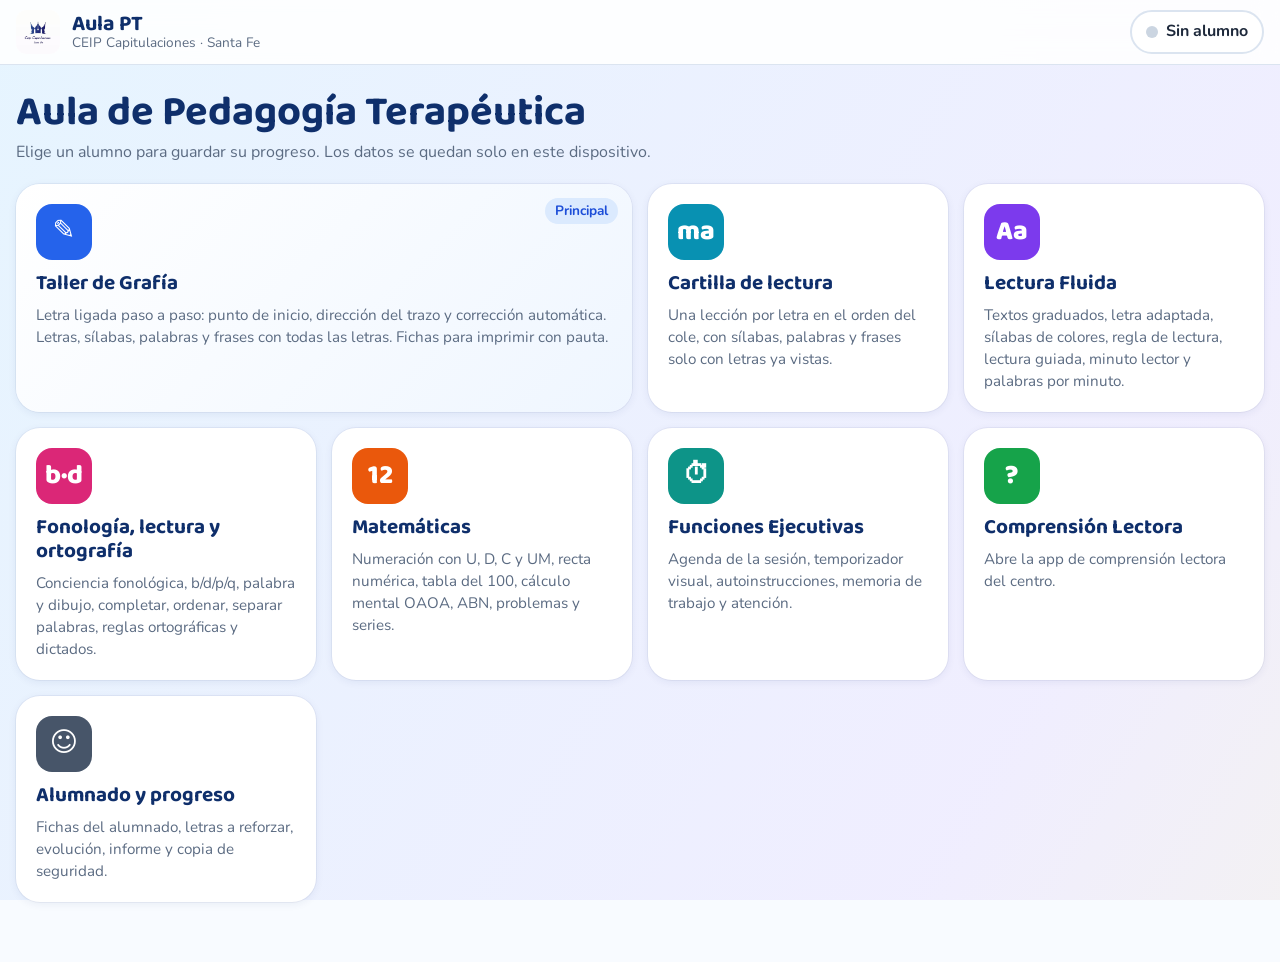
==== index.html @ c0d6b45a "Add files via upload" ====
<!DOCTYPE html>
<html lang="es">
<head>
<meta charset="utf-8">
<meta name="viewport" content="width=device-width, initial-scale=1, viewport-fit=cover">
<meta name="theme-color" content="#2563eb">
<meta name="apple-mobile-web-app-capable" content="yes">
<meta name="apple-mobile-web-app-status-bar-style" content="default">
<title>Aula PT · CEIP Capitulaciones</title>
<link rel="manifest" href="manifest.json">
<link rel="icon" href="favicon.svg" type="image/svg+xml">
<link rel="icon" href="favicon-32.png" sizes="32x32" type="image/png">
<link rel="apple-touch-icon" href="apple-touch-icon.png">
<link rel="preconnect" href="https://fonts.googleapis.com">
<link href="https://fonts.googleapis.com/css2?family=Baloo+2:wght@500;600;700;800&family=Nunito:wght@400;600;700;800&family=Andika:wght@400;700&family=Atkinson+Hyperlegible:wght@400;700&family=Lexend:wght@400;600&display=swap" rel="stylesheet">
<style>
:root{
  --color-primary:#2563eb; --color-primary-light:#dbeafe; --color-primary-dark:#1d4ed8;
  --color-secondary:#0f2f6b; --color-accent:#f59e0b;
  --color-bg:#f8fbff; --color-surface:#ffffff; --color-border:#dbe4f0;
  --color-text:#1e293b; --color-text-muted:#5b6b82;
  --color-success:#16a34a; --color-success-bg:#dcfce7;
  --color-error:#dc2626; --color-error-bg:#fee2e2;
  --color-warning:#b45309; --color-warning-bg:#fef3c7;
  --color-info:#0e7490; --color-info-bg:#e0f2fe;
  --font-display:'Baloo 2',system-ui,sans-serif; --font-body:'Nunito',system-ui,sans-serif;
  --radius-sm:8px; --radius-md:12px; --radius-lg:18px; --radius-xl:24px;
  --shadow-card:0 2px 8px rgba(15,47,107,.07),0 0 0 1px rgba(15,47,107,.05);
  --shadow-md:0 6px 18px rgba(15,47,107,.12);
  --c-grafia:#2563eb; --c-lectura:#7c3aed; --c-fono:#db2777; --c-num:#ea580c; --c-ffee:#0d9488; --c-comp:#16a34a; --c-alum:#475569;
}
*{box-sizing:border-box}
[hidden]{display:none!important}
html,body{margin:0;min-height:100%}
body{font-family:var(--font-body);color:var(--color-text);background:var(--color-bg);font-size:16px;line-height:1.45;-webkit-tap-highlight-color:transparent}
.bg{position:fixed;inset:0;z-index:-1;background:linear-gradient(120deg,#e0f2fe,#ede9fe,#fef9c3,#dcfce7,#fce7f3,#e0f2fe);background-size:400% 400%;animation:bgmove 40s ease infinite;opacity:.75}
@keyframes bgmove{0%{background-position:0% 50%}50%{background-position:100% 50%}100%{background-position:0% 50%}}
h1,h2,h3{font-family:var(--font-display);line-height:1.15;margin:0 0 .4em;color:var(--color-secondary)}
button,input,select,textarea{font:inherit;color:inherit}
:focus-visible{outline:3px solid var(--color-primary);outline-offset:3px}
.top{position:sticky;top:0;z-index:50;display:flex;align-items:center;gap:12px;padding:10px 16px;background:rgba(255,255,255,.88);backdrop-filter:blur(12px);-webkit-backdrop-filter:blur(12px);border-bottom:1px solid var(--color-border)}
.logo{width:44px;height:44px;object-fit:contain;border-radius:10px;background:#fff}
.brand{display:flex;flex-direction:column;line-height:1.1;min-width:0;flex:1}
.brand b{font-family:var(--font-display);font-size:1.35rem;color:var(--color-secondary)}
.brand span{font-size:.85rem;color:var(--color-text-muted);white-space:nowrap;overflow:hidden;text-overflow:ellipsis}
.icon-btn{border:none;background:transparent;width:44px;height:44px;border-radius:12px;display:grid;place-items:center;cursor:pointer;color:var(--color-secondary);font-size:1.2rem}
.icon-btn:hover{background:var(--color-primary-light)}
.alumno-chip{display:flex;align-items:center;gap:8px;border:2px solid var(--color-border);background:#fff;border-radius:999px;padding:8px 14px;min-height:44px;cursor:pointer;font-weight:700;max-width:46vw}
.alumno-chip span:last-child{overflow:hidden;text-overflow:ellipsis;white-space:nowrap}
.alumno-chip .dot{width:12px;height:12px;border-radius:50%;background:#cbd5e1;flex:none}
.alumno-chip.on{border-color:var(--color-success)} .alumno-chip.on .dot{background:var(--color-success)}
main{max-width:1280px;margin:0 auto;padding:18px 16px 60px}
.view{display:none;animation:fadeIn .25s ease} .view.active{display:block}
@keyframes fadeIn{from{opacity:0;transform:translateY(8px)}to{opacity:1;transform:none}}
.card{background:var(--color-surface);border:1px solid var(--color-border);border-radius:var(--radius-lg);padding:18px;box-shadow:var(--shadow-card)}
.btn{display:inline-flex;align-items:center;justify-content:center;gap:8px;border:none;border-radius:var(--radius-md);padding:10px 18px;min-height:44px;font-weight:700;cursor:pointer;background:var(--color-primary);color:#fff;transition:background .15s,transform .1s,box-shadow .15s;box-shadow:0 3px 0 var(--color-primary-dark)}
.btn:hover{background:var(--color-primary-dark)} .btn:active{transform:translateY(2px);box-shadow:0 1px 0 var(--color-primary-dark)}
.btn:disabled{opacity:.55;cursor:not-allowed;transform:none}
.btn.sec{background:#fff;color:var(--color-secondary);border:2px solid var(--color-border);box-shadow:0 3px 0 var(--color-border)}
.btn.sec:hover{background:var(--color-primary-light)}
.btn.ok{background:var(--color-success);box-shadow:0 3px 0 #15803d} .btn.ok:hover{background:#15803d}
.btn.warn{background:#f59e0b;box-shadow:0 3px 0 #b45309;color:#3b1d00} .btn.danger{background:var(--color-error);box-shadow:0 3px 0 #991b1b}
.btn.big{font-size:1.15rem;padding:14px 24px;min-height:56px}
.btn.sm{padding:6px 12px;min-height:38px;font-size:.92rem}
.row{display:flex;gap:10px;flex-wrap:wrap;align-items:center}
.muted{color:var(--color-text-muted)} .small{font-size:.88rem}
label.f{display:flex;flex-direction:column;gap:4px;font-weight:700;font-size:.9rem;color:var(--color-secondary)}
input[type=text],input[type=number],select,textarea{border:2px solid var(--color-border);border-radius:var(--radius-sm);padding:9px 11px;background:#fff;min-height:44px;width:100%}
textarea{min-height:90px;resize:vertical}
input:focus,select:focus,textarea:focus{border-color:var(--color-primary);outline:none}
.seg{display:inline-flex;flex-wrap:wrap;background:#eef3fb;border-radius:12px;padding:4px;gap:4px}
.seg button{border:none;background:transparent;border-radius:9px;padding:8px 12px;min-height:40px;cursor:pointer;font-weight:700;color:var(--color-text-muted)}
.seg button.on{background:#fff;color:var(--color-primary-dark);box-shadow:var(--shadow-card)}
.chip{display:inline-flex;align-items:center;gap:4px;padding:3px 10px;border-radius:999px;background:var(--color-primary-light);color:var(--color-primary-dark);font-weight:700;font-size:.85rem}
.hero{display:flex;align-items:center;gap:18px;margin:6px 0 20px;flex-wrap:wrap}
.hero h1{font-size:clamp(1.8rem,4vw,2.6rem);margin:0}
.grid-mod{display:grid;grid-template-columns:repeat(auto-fill,minmax(250px,1fr));gap:16px}
.mod{position:relative;text-align:left;border:none;cursor:pointer;background:#fff;border-radius:var(--radius-xl);padding:20px;box-shadow:var(--shadow-card);transition:transform .18s,box-shadow .18s;min-height:170px;display:flex;flex-direction:column;gap:8px;overflow:hidden;color:inherit;text-decoration:none}
.mod:hover{transform:translateY(-3px);box-shadow:var(--shadow-md)}
.mod .ic{width:56px;height:56px;border-radius:16px;display:grid;place-items:center;color:#fff;font-size:1.7rem;font-family:var(--font-display);font-weight:800}
.mod h3{margin:4px 0 0;font-size:1.3rem}
.mod p{margin:0;color:var(--color-text-muted);font-size:.95rem}
.mod.feat{grid-column:span 2;background:linear-gradient(135deg,#fff,#eff6ff)}
@media(max-width:600px){.mod.feat{grid-column:span 1}}
.mod .tag{position:absolute;top:14px;right:14px}
/* ===== Grafía ===== */
.gr-layout{display:grid;grid-template-columns:300px 1fr;gap:16px;align-items:start}
@media(max-width:900px){.gr-layout{grid-template-columns:1fr}}
.panel{display:flex;flex-direction:column;gap:14px}
.panel h4{margin:0 0 6px;font-family:var(--font-display);color:var(--color-secondary);font-size:1rem}
.letras{display:grid;grid-template-columns:repeat(6,1fr);gap:5px}
.letras button{border:2px solid var(--color-border);background:#fff;border-radius:10px;min-height:42px;font-size:1.15rem;font-weight:800;cursor:pointer;color:var(--color-secondary);position:relative}
.letras button.on{background:var(--color-primary);border-color:var(--color-primary);color:#fff}
.letras button.ref::after{content:'';position:absolute;top:3px;right:3px;width:7px;height:7px;border-radius:50%;background:var(--color-accent)}
.letras button.wide{grid-column:span 2;font-size:.95rem}
.board-wrap{display:flex;flex-direction:column;gap:12px}
.board-head{display:flex;align-items:center;gap:10px;flex-wrap:wrap;justify-content:space-between}
.item-txt{font-family:'Andika',var(--font-body);font-size:1.6rem;font-weight:700;color:var(--color-secondary)}
.board{position:relative;background:#fff;border-radius:var(--radius-lg);box-shadow:var(--shadow-card);overflow:hidden;touch-action:none;user-select:none;-webkit-user-select:none}
.board svg,.board canvas{position:absolute;left:0;top:0}
.board canvas{cursor:crosshair}
.copy-model{background:#fff;border-radius:var(--radius-lg);box-shadow:var(--shadow-card);padding:6px;overflow:hidden}
.toolbar{display:flex;gap:8px;flex-wrap:wrap}
.feedback{border-radius:var(--radius-md);padding:12px 16px;display:none;gap:12px;align-items:flex-start;font-weight:600}
.feedback.show{display:flex}
.feedback.good{background:var(--color-success-bg);color:#14532d} .feedback.mid{background:var(--color-warning-bg);color:#78350f} .feedback.bad{background:var(--color-error-bg);color:#7f1d1d}
.stars{font-size:1.6rem;letter-spacing:2px;white-space:nowrap}
.feedback ul{margin:4px 0 0;padding-left:18px;font-weight:600}
.leyenda{display:flex;gap:14px;flex-wrap:wrap;font-size:.85rem;color:var(--color-text-muted)}
.leyenda i{display:inline-block;width:12px;height:12px;border-radius:50%;margin-right:4px;vertical-align:-1px}
/* ===== Lectura ===== */
.lec-layout{display:grid;grid-template-columns:300px 1fr;gap:16px;align-items:start}
@media(max-width:900px){.lec-layout{grid-template-columns:1fr}}
.lectura-box{background:#fffdf7;border-radius:var(--radius-lg);box-shadow:var(--shadow-card);padding:28px 30px;min-height:300px}
.lectura-box h2{font-family:inherit}
.texto-lec{font-size:28px;line-height:1.9;word-spacing:.2em;color:#1f2937}
.texto-lec .w{border-radius:6px;padding:0 2px;transition:background .15s,opacity .2s;cursor:pointer}
.texto-lec .w.dim{opacity:.18}
.texto-lec .w.now{background:#fde68a}
.texto-lec .w.err{background:#fecaca;text-decoration:line-through wavy #dc2626}
.texto-lec .w.last{outline:3px solid var(--color-primary);outline-offset:1px}
.texto-lec .s0{color:#1d4ed8} .texto-lec .s1{color:#dc2626}
.texto-lec .Lb{color:#dc2626;font-weight:800} .texto-lec .Ld{color:#16a34a;font-weight:800} .texto-lec .Lp{color:#7c3aed;font-weight:800} .texto-lec .Lq{color:#ea580c;font-weight:800}
.crono{font-family:var(--font-display);font-size:2.4rem;font-weight:800;color:var(--color-secondary);font-variant-numeric:tabular-nums}
.stat{display:grid;grid-template-columns:repeat(auto-fit,minmax(120px,1fr));gap:10px}
.stat div{background:#fff;border-radius:var(--radius-md);padding:12px;box-shadow:var(--shadow-card);text-align:center}
.stat b{display:block;font-family:var(--font-display);font-size:1.7rem;color:var(--color-secondary)}
.stat span{font-size:.82rem;color:var(--color-text-muted)}
/* ===== Ejercicios ===== */
.ex-wrap{max-width:820px;margin:0 auto}
.ex-card{background:#fff;border-radius:var(--radius-xl);box-shadow:var(--shadow-card);padding:24px;text-align:center}
.ex-q{font-family:var(--font-display);font-size:1.5rem;color:var(--color-secondary);margin:6px 0 14px}
.ex-big{font-family:'Andika',var(--font-body);font-size:clamp(2.2rem,7vw,3.6rem);font-weight:700;color:#0f172a;margin:10px 0 18px;letter-spacing:.03em}
.opts{display:flex;gap:12px;justify-content:center;flex-wrap:wrap}
.opt{min-width:90px;min-height:64px;font-size:1.6rem;font-family:'Andika',var(--font-body);font-weight:700;border:3px solid var(--color-border);background:#fff;border-radius:16px;cursor:pointer;padding:6px 18px;transition:transform .1s,background .15s}
.opt:hover{border-color:var(--color-primary)} .opt:active{transform:scale(.96)}
.opt.ok{background:var(--color-success-bg);border-color:var(--color-success)} .opt.no{background:var(--color-error-bg);border-color:var(--color-error);animation:shake .35s}
@keyframes shake{25%{transform:translateX(-6px)}75%{transform:translateX(6px)}}
.progress{height:10px;background:#e2e8f0;border-radius:999px;overflow:hidden;margin-bottom:14px}
.progress i{display:block;height:100%;background:linear-gradient(90deg,var(--color-primary),#7c3aed);transition:width .3s}
.tiles{display:flex;gap:8px;justify-content:center;flex-wrap:wrap;min-height:66px}
.tile{min-width:56px;min-height:56px;padding:6px 14px;font-size:1.6rem;font-family:'Andika',var(--font-body);font-weight:700;background:#eff6ff;border:2px solid #bfdbfe;border-radius:12px;cursor:pointer}
.tile.used{visibility:hidden}
.slot{border-bottom:3px dashed #94a3b8;min-width:220px;min-height:60px;display:flex;gap:6px;justify-content:center;align-items:center;font-family:'Andika',var(--font-body);font-size:2rem;font-weight:700;margin:0 auto 14px;padding:0 10px}
.res{margin-top:14px;font-weight:700;min-height:1.5em}
.res.ok{color:var(--color-success)} .res.no{color:var(--color-error)}
.diff span{font-family:'Andika',var(--font-body);font-size:2rem}
.diff .bad{background:var(--color-error-bg);color:var(--color-error);border-radius:4px}
.diff .miss{color:var(--color-error);text-decoration:underline}
.act-grid{display:grid;grid-template-columns:repeat(auto-fill,minmax(210px,1fr));gap:12px}
.act{border:2px solid var(--color-border);background:#fff;border-radius:var(--radius-lg);padding:16px;text-align:left;cursor:pointer;display:flex;flex-direction:column;gap:4px;min-height:110px;transition:transform .15s,border-color .15s}
.act:hover{border-color:var(--color-primary);transform:translateY(-2px)}
.act b{font-family:var(--font-display);font-size:1.15rem;color:var(--color-secondary)}
.act span{font-size:.9rem;color:var(--color-text-muted)}
.cfg{display:flex;gap:12px;flex-wrap:wrap;align-items:flex-end;margin:12px 0 16px}
.cfg label.f{min-width:160px}
/* números */
.recta{width:100%;height:150px;touch-action:none;cursor:pointer}
.bloques{display:flex;gap:18px;justify-content:center;align-items:flex-end;flex-wrap:wrap;min-height:120px;margin:10px 0}
.b-cen{width:72px;height:72px;background:repeating-linear-gradient(0deg,#fdba74 0 6px,#fb923c 6px 7.2px),#fdba74;border:2px solid #c2410c;border-radius:3px;background-image:linear-gradient(#c2410c 1px,transparent 1px),linear-gradient(90deg,#c2410c 1px,transparent 1px);background-size:7.2px 7.2px}
.b-dec{width:9px;height:72px;background:#60a5fa;border:2px solid #1d4ed8;border-radius:2px;background-image:linear-gradient(#1d4ed8 1px,transparent 1px);background-size:100% 7.2px}
.b-uni{width:10px;height:10px;background:#4ade80;border:2px solid #15803d;border-radius:2px}
.bgroup{display:flex;gap:4px;flex-wrap:wrap;align-items:flex-end;max-width:260px}
.bgroup.u{max-width:70px}
.marco{display:inline-grid;grid-template-columns:repeat(5,46px);gap:4px;padding:6px;background:#334155;border-radius:8px;margin:6px}
.marco i{width:46px;height:46px;background:#fff;border-radius:4px;display:grid;place-items:center}
.marco i.on::after{content:'';width:34px;height:34px;border-radius:50%;background:#ef4444}
.puntos{width:260px;height:260px;margin:0 auto;position:relative;background:#fff;border-radius:18px;border:2px solid var(--color-border)}
.puntos i{position:absolute;width:30px;height:30px;border-radius:50%;background:#2563eb}
/* FFEE */
.agenda{display:flex;flex-direction:column;gap:10px;max-width:640px;margin:0 auto}
.paso{display:flex;align-items:center;gap:14px;background:#fff;border-radius:16px;padding:14px 16px;box-shadow:var(--shadow-card);border:3px solid transparent;font-size:1.3rem;font-weight:700}
.paso .em{font-size:2rem;width:48px;text-align:center}
.paso.now{border-color:var(--color-primary);background:#eff6ff}
.paso.done{opacity:.55;text-decoration:line-through}
.paso button{margin-left:auto}
.timer-svg{width:min(70vw,340px);height:min(70vw,340px);display:block;margin:10px auto}
.auto-card{max-width:620px;margin:0 auto;background:#fff;border-radius:28px;box-shadow:var(--shadow-md);padding:30px;text-align:center}
.auto-card .em{font-size:4.5rem}
.auto-card h2{font-size:clamp(1.6rem,4vw,2.3rem)}
.seq{display:flex;gap:10px;justify-content:center;flex-wrap:wrap;min-height:90px;align-items:center}
.seq i{width:76px;height:76px;border-radius:18px;display:grid;place-items:center;font-style:normal;font-family:var(--font-display);font-weight:800;font-size:2.4rem;color:#fff;background:var(--color-primary)}
.tachado{display:grid;gap:4px;justify-content:center;margin:10px auto}
.tachado button{width:44px;height:44px;border:1px solid var(--color-border);background:#fff;border-radius:8px;font-family:'Andika',var(--font-body);font-size:1.5rem;font-weight:700;cursor:pointer;padding:0}
.tachado button.hit{background:var(--color-success-bg);border-color:var(--color-success);color:#15803d;text-decoration:line-through}
.tachado button.miss{background:var(--color-error-bg);border-color:var(--color-error)}
/* alumnos */
.al-list{display:grid;grid-template-columns:repeat(auto-fill,minmax(250px,1fr));gap:12px}
.al{background:#fff;border-radius:var(--radius-lg);box-shadow:var(--shadow-card);padding:16px;border:3px solid transparent;display:flex;flex-direction:column;gap:8px}
.al.on{border-color:var(--color-success)}
.al h3{margin:0;font-size:1.25rem}
.needs{display:flex;gap:6px;flex-wrap:wrap}
.checks{display:flex;flex-wrap:wrap;gap:8px}
.checks label{display:flex;gap:6px;align-items:center;background:#f1f5f9;border-radius:999px;padding:6px 12px;cursor:pointer;font-weight:600;font-size:.92rem}
table.t{width:100%;border-collapse:collapse;font-size:.92rem}
table.t th,table.t td{padding:7px 8px;border-bottom:1px solid var(--color-border);text-align:left}
table.t th{color:var(--color-secondary);font-family:var(--font-display)}
table.t tr:nth-child(even) td{background:#f8fafc}
.lgrid{display:grid;grid-template-columns:repeat(auto-fill,minmax(64px,1fr));gap:6px}
.lgrid div{border-radius:10px;padding:6px;text-align:center;font-weight:800;font-size:1.2rem;border:2px solid var(--color-border);background:#fff}
.lgrid div small{display:block;font-size:.7rem;font-weight:700;color:var(--color-text-muted)}
.lgrid .n3{background:#dcfce7;border-color:#86efac} .lgrid .n2{background:#fef9c3;border-color:#fde047} .lgrid .n1{background:#fee2e2;border-color:#fca5a5}
/* modal & toast */
.modal-back{position:fixed;inset:0;background:rgba(15,47,107,.28);display:grid;place-items:center;z-index:200;padding:16px}
.modal-back[hidden]{display:none}
.modal{background:#fff;border-radius:22px;max-width:620px;width:100%;max-height:90vh;display:flex;flex-direction:column;box-shadow:0 20px 50px rgba(15,47,107,.25);animation:fadeIn .2s}
.modal-head{display:flex;align-items:center;justify-content:space-between;padding:16px 20px 6px}
.modal-head h2{margin:0;font-size:1.35rem}
.modal-body{padding:8px 20px;overflow:auto;display:flex;flex-direction:column;gap:12px}
.modal-foot{padding:14px 20px 18px;display:flex;gap:10px;justify-content:flex-end;flex-wrap:wrap}
.toasts{position:fixed;bottom:18px;right:18px;display:flex;flex-direction:column;gap:8px;z-index:300}
.toast{background:#fff;border-left:5px solid var(--color-success);border-radius:12px;padding:12px 18px;box-shadow:var(--shadow-md);font-weight:700;max-width:340px;animation:slideIn .3s}
.toast.error{border-color:var(--color-error)} .toast.info{border-color:var(--color-info)}
@keyframes slideIn{from{transform:translateX(110%);opacity:0}to{transform:none;opacity:1}}
.empty{text-align:center;padding:30px;color:var(--color-text-muted)}
.sec-title{display:flex;align-items:center;justify-content:space-between;gap:10px;flex-wrap:wrap;margin-bottom:12px}
@media (prefers-reduced-motion: reduce){*,*::before,*::after{animation-duration:.01ms!important;transition-duration:.01ms!important}}
@media print{.top,.bg,.toolbar,.panel{display:none!important}}
@media(max-width:900px){.gr-layout .board-wrap,.lec-layout .board-wrap{order:-1}}
/* U D C UM */
:root{--c-u:#2563eb;--c-d:#dc2626;--c-c:#16a34a;--c-m:#ca8a04}
.udc{font-weight:800}.udc b{display:inline-grid;place-items:center;min-width:1.7em;height:1.7em;border-radius:6px;color:#fff;font-size:.95em;padding:0 4px;margin-right:2px}
.udc-u{color:var(--c-u)}.udc-u b{background:var(--c-u)} .udc-d{color:var(--c-d)}.udc-d b{background:var(--c-d)}
.udc-c{color:var(--c-c)}.udc-c b{background:var(--c-c)} .udc-m{color:#a16207}.udc-m b{background:#eab308;color:#422006}
.b-uni{background:#60a5fa!important;border-color:#1d4ed8!important}
.b-dec{background:#f87171!important;border-color:#b91c1c!important;background-image:linear-gradient(#b91c1c 1px,transparent 1px)!important;background-size:100% 7.2px!important}
.b-cen{background:#4ade80!important;border-color:#15803d!important;background-image:linear-gradient(#15803d 1px,transparent 1px),linear-gradient(90deg,#15803d 1px,transparent 1px)!important;background-size:7.2px 7.2px!important}
.b-um{width:84px;height:84px;background:#fde047;border:3px solid #a16207;border-radius:4px;box-shadow:8px -8px 0 #facc15,8px -8px 0 2px #a16207}
/* OAOA */
.t100{display:grid;grid-template-columns:repeat(10,1fr);gap:3px;max-width:560px;margin:0 auto}
.t100 span,.t100 input{height:44px;display:grid;place-items:center;border:1px solid var(--color-border);border-radius:6px;font-weight:800;font-size:1.05rem;background:#fff;text-align:center;padding:0;min-height:0;width:100%}
.t100 input{background:#fef9c3;border:2px solid #facc15}
input.bien{background:var(--color-success-bg)!important;border-color:var(--color-success)!important} input.mal{background:var(--color-error-bg)!important;border-color:var(--color-error)!important}
table.abn{border-collapse:collapse;margin:8px auto;font-size:1.2rem}
table.abn th{background:var(--color-primary-light);color:var(--color-secondary);padding:8px 10px;font-family:var(--font-display)}
table.abn td{border:1px solid var(--color-border);padding:4px;text-align:center;min-width:90px;font-weight:800}
table.abn input{width:90px;text-align:center;font-weight:800;font-size:1.2rem;min-height:40px;padding:4px}
.prob-txt{font-size:1.45rem;font-weight:700;line-height:1.5;margin:6px 0 10px;color:#0f172a}
.prob-dib{display:flex;gap:30px;justify-content:center;flex-wrap:wrap;font-size:1.9rem;margin:10px 0}
.prob-dib div{max-width:260px;letter-spacing:4px}
.serie{display:flex;gap:10px;justify-content:center;flex-wrap:wrap;align-items:center;margin:10px 0 18px}
.dotc{display:inline-block;width:44px;height:44px;border-radius:50%}
.fig{font-size:2.6rem;line-height:1;font-weight:800;color:#64748b}
/* Lectura y escritura */
.opt.pict{padding:6px;min-width:130px} .opt.pict img{display:block}
.sep-box{display:flex;flex-wrap:wrap;justify-content:center;align-items:center;font-family:'Andika',var(--font-body);font-size:2.3rem;font-weight:700;margin:10px 0}
.sep-box .gap{width:16px;height:52px;border:none;background:transparent;cursor:pointer;border-radius:4px;padding:0;position:relative}
.sep-box .gap:hover{background:#e0f2fe}
.sep-box .gap.on::after{content:'';position:absolute;left:6px;top:4px;bottom:4px;width:4px;border-radius:2px;background:var(--color-primary)}
.sep-box .gap.falta{background:#fed7aa} .sep-box .gap.sobra::after{background:var(--color-error)!important}
.ordtexto .tile{width:100%;max-width:640px;text-align:left;font-size:1.15rem}
.ordtexto .slot{font-size:1.15rem;flex-direction:column;align-items:flex-start;min-height:80px;max-width:680px}
/* Cartilla */
.lecc{display:flex;flex-wrap:wrap;gap:6px}
.lecc button{border:2px solid var(--color-border);background:#fff;border-radius:10px;padding:6px 10px;font-weight:800;cursor:pointer;min-height:40px}
.lecc button.on{background:var(--color-primary);color:#fff;border-color:var(--color-primary)} .lecc button.hecha{border-color:var(--color-success)}
.lecc button.hecha.on{background:var(--color-success)}
.ct-print{font-family:'Andika',var(--font-body);font-size:4rem;font-weight:700;color:#0f172a;letter-spacing:.08em}
.ct-sil,.ct-pal{display:flex;flex-wrap:wrap;gap:8px}
.ctw{cursor:pointer;border-radius:8px}
.ct-sil .ctw{font-family:'Andika',var(--font-body);font-size:1.9rem;font-weight:700;border:2px solid var(--color-border);padding:2px 14px;background:#fff}
.ct-pal .ctw{font-family:'Andika',var(--font-body);font-size:1.6rem;padding:2px 10px;background:#fff;border:1px solid var(--color-border)}
.ct-fr p{font-family:'Andika',var(--font-body);font-size:1.7rem;margin:6px 0}
.ctw .s0{color:#1d4ed8}.ctw .s1{color:#dc2626}
.ctw:hover{background:#fef9c3}

table.abn .vac{border:none;background:transparent;min-width:0}
.sep-box .gap{background:linear-gradient(#cbd5e1,#cbd5e1) center/2px 60% no-repeat}

.abn-ops{display:grid;grid-template-columns:repeat(auto-fit,minmax(200px,1fr));gap:12px;margin-top:10px}
.abn-op{border:2px solid var(--color-border);border-radius:16px;padding:14px;background:#fff}
.abn-op .em{font-size:2.2rem}.abn-op b{font-family:var(--font-display);font-size:1.2rem;color:var(--color-secondary)}.abn-op p{font-size:.9rem;color:var(--color-text-muted)}
.abn-paso{background:#eff6ff;border-radius:16px;padding:14px;margin-top:12px}
.abn-q{font-size:1.45rem;font-weight:700;color:#0f172a}
table.abn td.foco{background:#fef9c3;outline:3px solid #facc15;outline-offset:-3px}
table.abn td{height:52px;font-size:1.35rem}
.abn-dib{font-size:2rem;letter-spacing:4px;margin-bottom:6px}

</style>
</head>
<body>
<div class="bg" aria-hidden="true"></div>
<header class="top">
  <button class="icon-btn" id="btnBack" aria-label="Volver al inicio" hidden><svg viewBox="0 0 24 24" width="24" height="24"><path d="M15 5l-7 7 7 7" fill="none" stroke="currentColor" stroke-width="2.5" stroke-linecap="round" stroke-linejoin="round"/></svg></button>
  <img src="LOGO.jpg" alt="CEIP Capitulaciones" class="logo" width="44" height="44" onerror="this.style.display='none'">
  <div class="brand"><b>Aula PT</b><span id="viewTitle">CEIP Capitulaciones · Santa Fe</span></div>
  <button class="alumno-chip" id="chipAlumno" aria-label="Elegir alumno"><span class="dot"></span><span id="chipNombre">Sin alumno</span></button>
</header>
<main id="app">
<section class="view" id="v-home"></section>
<section class="view" id="v-grafia"></section>
<section class="view" id="v-cartilla"></section>
<section class="view" id="v-lectura"></section>
<section class="view" id="v-fono"></section>
<section class="view" id="v-num"></section>
<section class="view" id="v-ffee"></section>
<section class="view" id="v-alumnos"></section>

</main>
<div class="modal-back" id="modal" hidden><div class="modal" role="dialog" aria-modal="true" aria-labelledby="modalTitle"><div class="modal-head"><h2 id="modalTitle"></h2><button class="icon-btn" data-close aria-label="Cerrar">✕</button></div><div class="modal-body" id="modalBody"></div><div class="modal-foot" id="modalFoot"></div></div></div>
<div class="toasts" id="toasts" aria-live="polite"></div>
<svg width="0" height="0" style="position:absolute" aria-hidden="true"><path id="measure"/></svg>
<script>
/* ===== Banco de palabras (nivel medio-bajo) ===== */
const PALABRAS = {
  a:'ala agua árbol abeja amigo azul arena ancla ajo aro',
  b:'bota bebé barco boca bici bolsa búho bueno ballena abuelo lobo nube',
  c:'casa cama cuna coco cuello comida cueva cocina foca vaca boca loco',
  ce:'cine cebolla cielo cereza cena cesta cerdo dulce lápices',
  d:'dedo dado dos día duende dulce nido madera pared moneda codo seda',
  e:'elefante escoba estrella enano enero estufa pelo mesa leche',
  f:'foca fuego fresa falda fideos flor feliz café faro fila sofá jirafa',
  g:'gato goma gusano gallina lago agua amiga higo tortuga',
  gue:'guitarra guisante juguete hoguera águila',
  ge:'gemelo girasol gente gigante mágico página',
  'ü':'pingüino cigüeña paragüero agüita',
  h:'hada hoja hielo huevo helado hormiga humo hilo búho hola hora',
  i:'isla iglú imán iglesia nido piña lima pino mira',
  j:'jarra jirafa jabón juego ojo reloj jamón joya caja jugo hoja abeja',
  k:'kilo kiwi koala karate kayak kiosco',
  l:'luna lata lobo lápiz león sol pala libro limón pelo lila mula',
  ll:'llave lluvia pollo gallo silla calle galleta llama olla cuello',
  m:'mamá mesa mano mono moto miel mar cama manzana humo lima',
  n:'nube nido nariz nieve nota mano luna canica pan tren uno',
  'ñ':'niña piña araña uña caña mañana castaña montaña sueño muñeca año',
  o:'oso ojo ola oveja oreja olla oro ocho loro foto',
  p:'pato pelo pino papá pera puma pala pipa pez pera sopa mapa',
  q:'queso quince paquete mosquito máquina raqueta parque esquí quiosco',
  r:'pera loro toro mira cara oro dinero pájaro mar flor color',
  rr:'ratón rosa rey río rana perro carro torre gorro burro zorro barro',
  s:'sol sapo sopa seta silla mesa casa oso sal siete paso vaso',
  t:'tomate taza toro tela tiza pato moto tren tortuga gato tapa',
  u:'uva uno uña uniforme pulpo luna mula humo nube cuna',
  v:'vaca vaso vela verde ventana avión nave uva nieve volcán vida',
  w:'wifi kiwi web sándwich waterpolo',
  x:'taxi examen éxito xilófono boxeo extra oxígeno',
  y:'yo yate yema yogur payaso playa rey hoy muy mayo rayo ayer',
  z:'zapato zorro zumo taza pez lápiz nariz azúcar cazo buzón maíz pozo',
  ch:'chocolate coche leche noche ducha chaqueta chupete ocho cuchara hucha',
  bl:'blanco blusa tabla pueblo cable bloque',
  br:'brazo libro cabra bruja abrigo sombrero',
  cl:'clavo clase bicicleta clima tecla chicle',
  cr:'crema cromo cristal crecer escribir',
  dr:'dragón ladrillo cuadro madre padre piedra',
  fl:'flor flan flauta flecha flaco',
  fr:'fresa frío fruta fresco frase',
  gl:'globo regla iglú siglo',
  gr:'grande grillo tigre negro grúa ogro',
  pl:'plato playa pluma planta pulpo plaza',
  pr:'primo prado premio profe compra',
  tr:'tren trompo trigo tres trueno estrella cuatro'
};
/* Frases (minúscula inicial no: se escriben como en un cuaderno) */
const FRASES = [
 'Mi mamá me mima.','Papá pela la pera.','El oso come miel.','La luna sale de noche.','Ana tiene una pelota.',
 'El sapo salta al lago.','Pepe pinta un pino.','La foca toma el sol.','Mi tía usa una bata.','Toma la sopa de tomate.',
 'El lobo vive en el bosque.','La vaca da leche.','Veo una nube en el cielo.','El búho mira la luna.','La niña bebe agua.',
 'Hay una rana en el río.','El perro corre por el parque.','El gato duerme en la silla.','Mi abuelo lee un libro.','La ballena nada en el mar.',
 'El hada tiene una varita.','Mi hermano come helado.','La hormiga lleva una hoja.','Juan juega con la jirafa.','Me lavo con jabón.',
 'El koala come hojas.','Compro un kilo de kiwis.','La llave abre la puerta.','Llueve en la calle.','El gallo canta pronto.',
 'La araña teje su tela.','Mañana voy a la montaña.','La niña come piña.','Me corto las uñas.','Quiero queso y pan.',
 'El mosquito vuela por la casa.','El zorro come uvas.','Me pongo los zapatos.','Bebo zumo de naranja.','El pez nada en el agua.',
 'El taxi es amarillo.','Toco el xilófono.','Hoy voy a la playa.','El rey come yogur.','El payaso hace reír.',
 'La cigüeña vuela alto.','El pingüino tiene frío.','Toco la guitarra.','El gigante es muy alto.','La gente canta en la plaza.',
 'Tomo chocolate con churros.','El coche es rojo.','Me ducho por la noche.','El tren va muy rápido.','La flor es blanca.',
 'El dragón vive en una cueva.','Mi madre compra fresas.','Hay un globo en la clase.','El tigre es grande.','La cabra come hierba.',
 'Mi primo juega en el prado.','Las estrellas brillan.','El cielo está azul.','Hago la cama cada día.','Mi bici es nueva.',
 'Wifi en la clase de Wendy.','El sándwich tiene jamón.','Félix es mi amigo.','Ximena saca un diez.','Kike come una galleta.',
 'Los niños juegan al fútbol.','Me gusta leer cuentos.','La tortuga va despacio.','El ratón come queso.','Hoy hace sol y calor.',
 'El veloz murciélago hindú comía feliz cardillo y kiwi.','La cigüeña tocaba el saxofón detrás del palenque de paja.'
];
/* Textos de lectura (originales), por nivel */
const TEXTOS = [
 {n:1,t:'Mi oso',x:'Mi oso es suave. Se llama Lolo. Lolo come miel. A mi mamá le gusta Lolo. Lolo se sube a la mesa. Mi oso y yo somos amigos.'},
 {n:1,t:'La foca',x:'La foca nada en el mar. La foca toma el sol. Sale del agua y se sube a una roca. La foca come peces. La foca es feliz.'},
 {n:1,t:'El pato Paco',x:'Paco es un pato. Paco vive en el lago. Nada todo el día. Paco tiene un amigo, el sapo Tito. Los dos saltan y nadan.'},
 {n:2,t:'La bruja Brígida',x:'Brígida es una bruja buena. Tiene un sombrero negro y una escoba nueva. Por la noche vuela sobre el pueblo. Lleva flores a los niños que tienen frío. Todos quieren a la bruja Brígida.'},
 {n:2,t:'El tren',x:'El tren sale a las tres. Mi abuela y yo subimos con prisa. Por la ventana vemos prados, árboles y cabras. Mi abuela me da una fruta. ¡Qué viaje tan bonito!'},
 {n:2,t:'El globo azul',x:'Pablo tiene un globo azul. Un día el viento sopla fuerte y el globo se escapa. Sube y sube hasta las nubes. Pablo lo mira y sonríe. Desde el cielo, el globo le dice adiós.'},
 {n:3,t:'La hormiga trabajadora',x:'En el jardín vive una hormiga muy trabajadora. Todo el verano lleva semillas y hojas a su casa. Su vecina, la cigarra, prefiere cantar y descansar al sol. Cuando llega el invierno hace mucho frío. La cigarra no tiene comida y llama a la puerta de la hormiga. La hormiga la deja pasar y comparten la cena.'},
 {n:3,t:'El huerto del cole',x:'En nuestro colegio tenemos un huerto. Cada semana regamos las lechugas, los tomates y las zanahorias. Al principio las plantas eran muy pequeñas. Ahora están grandes y verdes. El viernes recogimos los primeros tomates y los llevamos al comedor. Estaban riquísimos.'},
 {n:3,t:'Un día de lluvia',x:'Esta mañana llovía mucho. Me puse las botas, el chubasquero y cogí el paraguas. En la calle había charcos enormes. Mi hermano saltaba en todos y se mojó los calcetines. Cuando llegamos a casa, tomamos un chocolate caliente mientras mirábamos la lluvia por la ventana.'},
 {n:4,t:'Las tortugas marinas',x:'Las tortugas marinas viven casi toda su vida en el mar. Pueden nadar miles de kilómetros. Las hembras salen a la playa para poner sus huevos en la arena. Cuando las crías nacen, corren hacia el agua lo más rápido que pueden. Muchas tortugas están en peligro por la basura que tiramos al mar. Por eso es importante cuidar las playas y no dejar plásticos.'},
 {n:4,t:'La Alhambra',x:'La Alhambra es un palacio muy antiguo que está en Granada. La construyeron hace muchos siglos los reyes nazaríes. Tiene patios con fuentes, jardines llenos de flores y paredes decoradas con dibujos y letras. Desde sus torres se ve toda la ciudad y, en invierno, la nieve de Sierra Nevada. Cada año la visitan personas de todo el mundo.'},
 {n:5,t:'Santa Fe y las Capitulaciones',x:'Santa Fe es una ciudad de la vega de Granada. Se fundó como un campamento militar con forma de cuadrado y cuatro puertas. En ella los Reyes Católicos firmaron con Cristóbal Colón un acuerdo llamado Capitulaciones de Santa Fe. Gracias a ese documento, Colón pudo organizar su viaje a través del océano. Por eso nuestro colegio lleva ese nombre y recuerda una parte importante de la historia.'},
 {n:5,t:'El reciclaje',x:'Cada día tiramos muchos residuos: envases, papeles, restos de comida y vidrio. Si los separamos bien, pueden convertirse en materiales nuevos. El papel se recicla en el contenedor azul, los envases en el amarillo y el vidrio en el verde. Reciclar ahorra energía, agua y materias primas. Además, reduce la cantidad de basura que llega a los vertederos. Pequeños gestos en casa y en el colegio ayudan a cuidar el planeta.'}
];
/* Listas de dictado por dificultad ortográfica */
const DICTADO = {
  general:'casa mesa perro gato luna sol flor tren libro silla',
  'b/v':'vaca bota vaso bebé ventana nube volcán abuelo avión bolsa nieve barco',
  'g/j':'gato jirafa gente gigante jarra girasol juego página caja mágico',
  'll/y':'llave yema lluvia playa pollo rayo silla payaso calle yogur',
  'h':'hada hoja huevo helado hormiga humo búho hielo hilo hora',
  'r/rr':'pera perro caro carro rosa toro torre ratón barro loro',
  'c/qu/z':'casa queso zapato cine quince cazo taza cereza paquete pez',
  'mp/mb':'campo hombre bombero lámpara tambor sombrero compra ambulancia',
  'gue/gui/güe':'guitarra juguete águila pingüino cigüeña hoguera guisante paragüero',
  'trabadas':'tren flor plato globo brazo fresa grande clavo dragón cristal'
};
/* ===== Separación silábica (castellano) ===== */
const VOC='aeiouáéíóúü', FUERTE='aeoáéíóú', INSEP=['pl','pr','bl','br','cl','cr','dr','fl','fr','gl','gr','tr','kl','kr','tl'];
function silabas(palabra){
  const w=palabra.toLowerCase(); const u=[];
  for(let i=0;i<w.length;i++){
    const t2=w.substr(i,2);
    if(['ch','ll','rr'].includes(t2)){u.push(t2);i++;continue;}
    if((t2==='qu'||t2==='gu')&&'eiéí'.includes(w[i+2]||'')){u.push(t2);i++;continue;}
    u.push(w[i]);
  }
  const esV=(x,i)=>{ if(x==='y') return (i===u.length-1)||!VOC.includes(u[i+1]||'x')&&u[i+1]!=='y'&&i>0&&!VOC.includes(u[i-1]); return VOC.includes(x); };
  const tipo=u.map((x,i)=>esV(x,i)?'V':'C');
  // núcleos
  const nuc=[]; let i=0;
  while(i<u.length){
    if(tipo[i]==='V'){ let j=i; const grupo=[i];
      while(j+1<u.length&&tipo[j+1]==='V'){ const a=u[j],b=u[j+1];
        const hiato=(FUERTE.includes(a)&&FUERTE.includes(b))||'íú'.includes(a)||'íú'.includes(b)||(a===b);
        if(hiato) break; j++; grupo.push(j);}
      nuc.push([i,j]); i=j+1; } else i++;
  }
  if(nuc.length<=1) return [palabra];
  const cortes=[];
  for(let k=0;k<nuc.length-1;k++){
    const s=nuc[k][1]+1, e=nuc[k+1][0]; const cons=u.slice(s,e); const n=cons.length;
    let c;
    if(n===0) c=e; else if(n===1) c=s;
    else if(n===2) c=INSEP.includes(cons.join(''))?s:s+1;
    else if(n===3) c=INSEP.includes(cons[1]+cons[2])?s+1:s+2;
    else c=s+2;
    cortes.push(c);
  }
  const out=[]; let p=0;
  cortes.forEach(c=>{out.push(u.slice(p,c).join('')); p=c;});
  out.push(u.slice(p).join(''));
  // conservar mayúsculas originales
  let pos=0; return out.map(s=>{const r=palabra.substr(pos,s.length); pos+=s.length; return r;});
}

/* ===== Letra ligada escolar: trazos centrales =====
   Sistema: y=0 línea alta · y=100 línea media · y=200 línea base · y=300 línea baja.
   s[0] = trazo principal (continuo). s[1..] = trazos secundarios (punto, palito, tilde).
   hi = salida alta (b, o, v, w): la letra siguiente enlaza desde la línea media. */
const EXIT = ' C76,196 86,200 96,198 C104,196 110,190 114,186';
const OVAL = 'M0,195 C6,175 8,128 12,106 L72,104 C48,98 22,110 20,140 C17,172 24,199 44,198 C62,197 74,172 74,140';
const OVALH = 'M0,106 C20,106 50,104 72,104 C48,98 22,110 20,140 C17,172 24,199 44,198 C62,197 74,172 74,140';
const LOOPUP = 'M0,195 C25,185 55,120 60,50 C62,20 50,8 42,15 C32,25 34,80 ';
const L = {
  a:{w:114,alt:OVALH+' L76,104 L76,180'+EXIT,s:[OVAL+' L76,104 L76,180'+EXIT]},
  b:{w:100,hi:1,s:[LOOPUP+'36,170 C36,195 50,200 62,196 C80,188 86,150 74,112 C70,104 62,104 60,110 C70,114 85,112 100,104']},
  c:{w:92,alt:'M0,106 C20,110 46,112 58,106 C64,100 60,96 54,98 C40,100 20,120 18,150 C16,185 36,200 54,198 C72,196 84,188 92,180',s:['M0,195 C10,170 18,130 30,110 C36,100 50,96 60,104 C64,110 58,114 54,108 C48,100 36,102 30,110 C18,130 12,168 20,186 C30,204 62,200 92,180']},
  d:{w:114,alt:OVALH+' L78,12 L76,180'+EXIT,s:[OVAL+' L78,12 L76,180'+EXIT]},
  e:{w:92,s:['M0,180 C30,175 60,160 62,130 C63,108 50,100 40,102 C22,106 14,140 16,162 C18,190 34,200 52,198 C70,196 84,186 92,180']},
  f:{w:86,s:[LOOPUP+'36,290 C36,305 50,300 54,280 C58,250 50,222 36,202 C52,198 70,190 86,184']},
  g:{w:114,alt:OVALH+' L76,104 L76,260 C76,300 40,305 30,285 C22,265 50,235 90,210 C100,204 108,196 114,190',s:[OVAL+' L76,104 L76,260 C76,300 40,305 30,285 C22,265 50,235 90,210 C100,204 108,196 114,190']},
  h:{w:118,s:[LOOPUP+'36,198 C38,150 50,105 66,104 C80,104 82,120 82,140 L82,182 C82,196 92,200 102,198 C108,196 114,190 118,186']},
  i:{w:78,s:['M0,195 C14,190 30,150 40,102 L38,180 C38,196 48,200 58,198 C66,196 72,190 78,186','M39,66 L40,70']},
  j:{w:84,s:['M0,195 C14,190 30,150 40,102 L40,262 C40,300 10,305 4,285 C0,265 30,230 62,210 C72,204 78,196 84,190','M40,66 L41,70']},
  k:{w:112,s:[LOOPUP+'36,198 C40,150 60,104 76,110 C92,118 82,150 50,150 C68,152 78,172 82,190 C86,200 98,200 112,186']},
  l:{w:80,s:[LOOPUP+'36,150 C37,185 44,200 58,198 C68,196 74,190 80,186']},
  m:{w:156,s:['M0,195 C8,170 16,120 30,104 L30,198 C36,150 46,104 60,104 C72,104 74,120 74,140 L74,198 C80,150 90,104 104,104 C116,104 118,120 118,140 L118,182 C118,196 128,200 138,198 C146,196 152,190 156,186']},
  n:{w:112,s:['M0,195 C8,170 16,120 30,104 L30,198 C36,150 46,104 60,104 C72,104 74,120 74,140 L74,182 C74,196 84,200 94,198 C102,196 108,190 112,186']},
  'ñ':{w:112,s:['M0,195 C8,170 16,120 30,104 L30,198 C36,150 46,104 60,104 C72,104 74,120 74,140 L74,182 C74,196 84,200 94,198 C102,196 108,190 112,186','M28,74 C38,58 48,82 58,70 C64,63 70,62 78,66']},
  o:{w:100,hi:1,s:['M0,195 C30,206 76,175 70,118 C64,100 30,98 18,130 C8,165 22,200 44,198 C66,196 76,160 70,118 C68,108 62,104 60,110 C70,114 86,112 100,104']},
  p:{w:100,s:['M0,195 C10,170 20,130 30,104 L30,295 L30,150 C36,115 50,104 62,104 C78,104 86,130 82,160 C78,190 60,200 44,196 C60,196 80,192 100,186']},
  q:{w:120,alt:OVALH+' L76,104 L76,292 C88,280 98,240 104,215 C108,200 114,192 120,188',s:[OVAL+' L76,104 L76,292 C88,280 98,240 104,215 C108,200 114,192 120,188']},
  r:{w:96,s:['M0,195 C14,180 26,140 32,104 C40,96 46,104 40,110 C46,112 58,108 66,104 C64,140 62,170 66,190 C70,198 84,198 96,186']},
  s:{w:86,s:['M0,195 C14,180 30,140 40,102 C50,130 66,150 62,175 C58,198 30,200 20,186 C30,196 60,196 86,186']},
  t:{w:80,s:['M0,195 C14,185 30,130 38,40 L36,180 C36,196 48,200 58,198 C66,196 72,190 80,186','M16,100 L66,100']},
  u:{w:114,s:['M0,195 C14,190 28,150 36,102 L34,175 C34,195 50,200 60,192 C68,184 74,150 76,102 L76,180'+EXIT]},
  v:{w:100,hi:1,s:['M0,190 C8,170 16,130 26,108 C34,150 40,190 52,198 C66,190 74,150 76,108 C70,104 66,110 72,114 C80,116 90,112 100,106']},
  w:{w:126,hi:1,s:['M0,190 C8,170 16,130 26,108 C32,150 36,190 46,198 C56,190 60,150 62,120 C64,150 70,190 80,198 C94,190 100,150 102,108 C96,104 92,110 98,114 C106,116 116,112 126,106']},
  x:{w:96,s:['M0,195 C14,185 30,130 40,106 C50,110 54,130 58,170 C62,198 76,200 96,186','M72,108 L30,196']},
  y:{w:114,s:['M0,195 C14,190 28,150 36,102 L34,175 C34,195 50,200 60,192 C68,184 74,150 76,102 L76,260 C76,300 40,305 30,285 C22,265 50,235 90,210 C100,204 108,196 114,190']},
  z:{w:94,s:['M0,195 C12,175 18,130 24,106 C40,100 60,104 72,106 L30,196 C50,190 70,192 94,186']},
  /* Mayúsculas (no enlazan) */
  A:{w:112,cap:1,s:['M10,200 L56,20 L102,200','M32,130 L82,130']},
  B:{w:102,cap:1,s:['M16,200 L16,20','M16,20 C70,15 86,40 82,65 C78,95 52,105 16,105 C72,100 96,125 93,155 C89,190 60,200 16,200']},
  C:{w:106,cap:1,s:['M96,48 C80,15 40,15 22,50 C5,85 8,150 28,180 C48,208 86,205 100,175']},
  D:{w:116,cap:1,s:['M16,200 L16,20','M16,20 C80,20 106,60 106,110 C106,165 76,200 16,200']},
  E:{w:100,cap:1,s:['M92,20 L16,20 L16,200 L94,200','M16,108 L76,108']},
  F:{w:96,cap:1,s:['M92,20 L16,20 L16,200','M16,108 L76,108']},
  G:{w:112,cap:1,s:['M98,48 C82,15 40,15 22,50 C5,85 8,150 28,180 C50,210 92,200 100,160 L100,120 L66,120']},
  H:{w:112,cap:1,s:['M16,20 L16,200','M96,20 L96,200','M16,110 L96,110']},
  I:{w:56,cap:1,s:['M28,20 L28,200']},
  J:{w:96,cap:1,s:['M80,20 L80,150 C80,195 55,205 38,200 C20,195 12,180 10,165']},
  K:{w:106,cap:1,s:['M16,20 L16,200','M92,20 L16,126','M42,102 L98,200']},
  L:{w:96,cap:1,s:['M16,20 L16,200 L90,200']},
  M:{w:134,cap:1,s:['M12,200 L12,20 L67,140 L122,20 L122,200']},
  N:{w:112,cap:1,s:['M16,200 L16,20 L96,200 L96,20']},
  'Ñ':{w:112,cap:1,s:['M16,200 L16,36 L96,200 L96,36','M30,16 C45,0 62,24 82,6']},
  O:{w:122,cap:1,s:['M60,20 C20,20 8,70 8,110 C8,160 30,200 60,200 C95,200 114,160 114,110 C114,60 96,20 60,20']},
  P:{w:102,cap:1,s:['M16,200 L16,20','M16,20 C76,18 96,40 93,68 C89,100 60,112 16,112']},
  Q:{w:128,cap:1,s:['M60,20 C20,20 8,70 8,110 C8,160 30,200 60,200 C95,200 114,160 114,110 C114,60 96,20 60,20','M76,160 L118,212']},
  R:{w:106,cap:1,s:['M16,200 L16,20','M16,20 C76,18 96,40 93,68 C89,100 60,112 16,112 L98,200']},
  S:{w:106,cap:1,s:['M92,45 C80,18 30,12 20,45 C10,80 50,95 70,108 C100,128 100,175 75,193 C50,208 15,198 8,170']},
  T:{w:112,cap:1,s:['M8,20 L104,20','M56,20 L56,200']},
  U:{w:116,cap:1,s:['M16,20 L16,145 C16,190 40,202 58,202 C80,202 100,190 100,145 L100,20']},
  V:{w:112,cap:1,s:['M8,20 L56,200 L104,20']},
  W:{w:142,cap:1,s:['M6,20 L38,200 L71,60 L104,200 L136,20']},
  X:{w:106,cap:1,s:['M10,20 L96,200','M96,20 L10,200']},
  Y:{w:112,cap:1,s:['M10,20 L56,110 L102,20','M56,110 L56,200']},
  Z:{w:112,cap:1,s:['M12,20 L96,20 L12,200 L100,200']},
  /* Números */
  '0':{w:110,cap:1,s:['M55,20 C20,20 12,70 12,110 C12,160 28,200 55,200 C82,200 98,160 98,110 C98,60 88,20 55,20']},
  '1':{w:80,cap:1,s:['M20,60 L58,20 L58,200']},
  '2':{w:106,cap:1,s:['M15,62 C20,18 88,10 90,58 C92,95 42,140 12,200 L98,200']},
  '3':{w:104,cap:1,s:['M15,42 C40,8 92,20 86,62 C82,92 56,104 40,105 C82,105 100,130 96,160 C90,206 30,210 12,176']},
  '4':{w:108,cap:1,s:['M72,200 L72,20 L10,140 L102,140']},
  '5':{w:104,cap:1,s:['M88,20 L26,20 L18,100 C50,84 96,94 96,145 C96,196 40,210 12,180']},
  '6':{w:106,cap:1,s:['M86,36 C60,8 18,30 14,100 C10,172 32,202 58,200 C86,198 98,175 96,148 C94,114 70,100 50,102 C30,104 18,120 15,140']},
  '7':{w:104,cap:1,s:['M12,20 L96,20 L42,200']},
  '8':{w:110,cap:1,s:['M55,105 C20,95 18,24 55,20 C92,24 90,95 55,105 C10,115 12,200 55,200 C98,200 100,115 55,105']},
  '9':{w:104,cap:1,s:['M88,72 C86,30 62,20 47,22 C22,25 12,55 15,80 C20,112 62,116 88,80 L88,200']},
  '.':{w:30,p:1,s:['M12,194 L13,198']},
  ',':{w:30,p:1,s:['M14,192 L8,214']},
  '¿':{w:56,cap:1,s:['M36,96 C36,120 16,124 16,150 C16,182 46,194 60,176','M36,66 L37,70']},
  '?':{w:56,cap:1,s:['M8,44 C16,18 52,14 54,46 C56,76 30,80 30,110','M30,140 L31,144']},
  '¡':{w:34,cap:1,s:['M17,110 L17,200','M17,72 L18,76']},
  '!':{w:34,cap:1,s:['M17,20 L17,150','M17,190 L18,194']}
};
/* Inicio arriba (como en el cole) cuando la letra empieza palabra */
/* a, d, g, q: palito arriba, vuelta atrás para el círculo y palo delantero */
const shiftX=(d,dx)=>d.replace(/(-?[\d.]+),(-?[\d.]+)/g,(m,x,y)=>`${+x+dx},${y}`);
const CIRC=' L86,104 C62,98 36,110 34,140 C31,172 38,199 58,198 C76,197 88,172 88,140';
const COLAS={a:' L76,104 L76,180'+EXIT,d:' L78,12 L76,180'+EXIT,g:' L76,104 L76,260 C76,300 40,305 30,285 C22,265 50,235 90,210 C100,204 108,196 114,190',q:' L76,104 L76,292 C88,280 98,240 104,215 C108,200 114,192 120,188'};
Object.entries(COLAS).forEach(([k,c])=>{const cola=shiftX(c,14);
  L[k].w+=14;
  L[k].s=['M0,195 C10,170 18,130 26,106'+CIRC+cola];
  L[k].ini='M28,104'+CIRC+cola;
  L[k].alt='M0,106 C24,106 60,104 86,104'+CIRC.replace(' L86,104','')+cola;});
L.o.ini='M70,118 C64,100 30,98 18,130 C8,165 22,200 44,198 C66,196 76,160 70,118 C68,108 62,104 60,110 C70,114 86,112 100,104';
L.c.ini='M60,104 C64,110 58,114 54,108 C48,100 36,102 30,110 C18,130 12,168 20,186 C30,204 62,200 92,180';
/* Tildes y diéresis (se añaden como trazo secundario sobre la vocal) */
const ACC = {'á':['a','M58,84 L74,62'],'é':['e','M40,84 L56,62'],'í':['i','M36,88 L50,62'],'ó':['o','M36,84 L52,62'],'ú':['u','M52,84 L68,62'],
  'ü':['u','M34,74 L35,78','M76,74 L77,78']};
function glyph(ch){
  if(L[ch]) return L[ch];
  if(ACC[ch]){ const [b,...ex]=ACC[ch]; const g=L[b]; return {w:g.w,hi:g.hi,alt:g.alt,ini:g.ini,s:[g.s[0],...ex]}; }
  return null;
}
/* Cambia la entrada de una letra cuando la anterior sale por arriba */
function entradaAlta(d,y){
  return d.replace(/^M0,(195|190|180) C([\d.]+),([\d.]+) ([\d.]+),([\d.]+) ([\d.]+),([\d.]+)/,(m,a,x1,y1,x2,y2,x,yy)=>`M0,${y} C${x1},${y} ${x2},${Math.min(+y2,+yy+4)} ${x},${yy}`);
}
/* Compone un texto en una línea: devuelve trazos con desplazamiento, en orden de escritura */
function componer(texto){
  const out=[]; let x=0, prevHi=false, prevLetter=false, prevMin=false, wordSec=[];
  const flush=()=>{ out.push(...wordSec); wordSec=[]; };
  for(const ch of texto){
    if(ch===' '){ flush(); x+=46; prevHi=false; prevLetter=false; prevMin=false; continue; }
    const g=glyph(ch); if(!g){ x+=30; continue; }
    if(g.cap||g.p){ flush(); if(prevLetter&&g.cap) x+=10;
      g.s.forEach(d=>out.push({d,x,ch,main:true}));
      x+=g.w+(g.cap?14:0); prevHi=false; prevLetter=!g.p; prevMin=false; continue; }
    let d0=g.s[0];
    if(!prevMin&&g.ini) d0=g.ini; else if(prevHi) d0=g.alt||entradaAlta(d0,106);
    out.push({d:d0,x,ch,main:true});
    g.s.slice(1).forEach(d=>wordSec.push({d,x,ch,main:false}));
    x+=g.w-6; prevHi=!!g.hi; prevLetter=true; prevMin=true;
  }
  flush();
  return {trazos:out, ancho:x};
}

/* ===== Utilidades ===== */
const $=(s,r=document)=>r.querySelector(s), $$=(s,r=document)=>[...r.querySelectorAll(s)];
const esc=s=>String(s).replace(/[&<>"']/g,c=>({'&':'&amp;','<':'&lt;','>':'&gt;','"':'&quot;',"'":'&#39;'}[c]));
const rnd=n=>Math.floor(Math.random()*n), pick=a=>a[rnd(a.length)];
const shuffle=a=>{a=[...a];for(let i=a.length-1;i>0;i--){const j=rnd(i+1);[a[i],a[j]]=[a[j],a[i]];}return a;};
const uniq=a=>[...new Set(a)];
const fecha=t=>new Date(t).toLocaleDateString('es-ES',{day:'2-digit',month:'2-digit',year:'2-digit'});
function toast(msg,tipo='ok'){const d=document.createElement('div');d.className='toast '+tipo;d.textContent=msg;$('#toasts').appendChild(d);setTimeout(()=>d.remove(),3200);}
let modalCb=null;
function modal(titulo,html,botones=[{t:'Cerrar'}]){
  $('#modalTitle').textContent=titulo; $('#modalBody').innerHTML=html; const f=$('#modalFoot'); f.innerHTML='';
  botones.forEach(b=>{const x=document.createElement('button');x.className='btn '+(b.c||'sec');x.textContent=b.t;x.onclick=()=>{ if(b.f&&b.f()===false) return; cerrarModal(); };f.appendChild(x);});
  $('#modal').hidden=false; setTimeout(()=>{const i=$('#modalBody input,#modalBody select,#modalBody textarea'); (i||f.lastChild)?.focus();},50);
}
function cerrarModal(){$('#modal').hidden=true;}
$('#modal').addEventListener('click',e=>{if(e.target.id==='modal'||e.target.closest('[data-close]'))cerrarModal();});
document.addEventListener('keydown',e=>{if(e.key==='Escape'&&!$('#modal').hidden)cerrarModal();});
function confirmar(t,msg,f){modal(t,`<p>${msg}</p>`,[{t:'Cancelar'},{t:'Sí, continuar',c:'danger',f}]);}
/* Voz */
function hablar(t,rate){try{speechSynthesis.cancel();const u=new SpeechSynthesisUtterance(t);u.lang='es-ES';u.rate=rate||+(localStorage.getItem('aulapt_rate')||0.8);const v=speechSynthesis.getVoices().find(v=>/^es(-ES)?/i.test(v.lang));if(v)u.voice=v;speechSynthesis.speak(u);}catch(e){toast('Este dispositivo no tiene voz disponible','error');}}
if('speechSynthesis' in window) speechSynthesis.onvoiceschanged=()=>{};
/* ===== Datos (solo en este dispositivo) ===== */
const KEY='aulapt_v1';
let DB={alumnos:[],activo:null,reg:[],agenda:{},ajustes:{}};
try{const r=JSON.parse(localStorage.getItem(KEY));if(r&&r.alumnos)DB=Object.assign(DB,r);}catch(e){}
function guardar(){try{localStorage.setItem(KEY,JSON.stringify(DB));}catch(e){toast('No se pudo guardar en el dispositivo','error');}}
const alumnoActivo=()=>DB.alumnos.find(a=>a.id===DB.activo)||null;
function registrar(m,datos){const a=alumnoActivo();if(!a)return false;DB.reg.push(Object.assign({a:a.id,m,t:Date.now()},datos));guardar();return true;}
const regsDe=(id,m)=>DB.reg.filter(r=>r.a===id&&(!m||r.m===m));
function pintarChip(){const a=alumnoActivo();$('#chipNombre').textContent=a?a.nombre:'Sin alumno';$('#chipAlumno').classList.toggle('on',!!a);}
function avisoSinAlumno(){if(!alumnoActivo()&&!sessionStorage.getItem('aulapt_aviso')){sessionStorage.setItem('aulapt_aviso','1');toast('Elige un alumno arriba para guardar su progreso','info');}}
/* ===== Navegación ===== */
const TITULOS={home:'CEIP Capitulaciones · Santa Fe',grafia:'Taller de Grafía',cartilla:'Cartilla de lectura',lectura:'Lectura Fluida',fono:'Fonología y Ortografía',num:'Sentido Numérico',ffee:'Funciones Ejecutivas',alumnos:'Alumnado y progreso'};
const INITS={};
function ir(v,push=true){
  try{pararTodo();pararTimer();speechSynthesis.cancel();}catch(e){}
  $$('.view').forEach(x=>x.classList.toggle('active',x.id==='v-'+v));
  $('#btnBack').hidden=v==='home'; $('#viewTitle').textContent=TITULOS[v]||'';
  if(INITS[v]) INITS[v]();
  if(push) history.pushState({v},'','#'+v);
  window.scrollTo(0,0);
  if(v!=='home'&&v!=='alumnos') avisoSinAlumno();
}
window.addEventListener('popstate',e=>{const h=location.hash.slice(1);ir((e.state&&e.state.v)||(TITULOS[h]?h:'home'),false);});
$('#btnBack').onclick=()=>ir('home');
$('#chipAlumno').onclick=()=>elegirAlumno();
function elegirAlumno(){
  if(!DB.alumnos.length){modal('Elegir alumno','<p>Todavía no hay alumnado. Añade el primero.</p>',[{t:'Cerrar'},{t:'Añadir alumno',c:'',f:()=>{setTimeout(()=>editarAlumno(),50);}}]);return;}
  const h=`<div class="al-list" style="grid-template-columns:1fr">${DB.alumnos.map(a=>`<button class="act" data-id="${a.id}" style="min-height:0;flex-direction:row;align-items:center;gap:10px"><b>${esc(a.nombre)}</b><span>${esc(a.curso||'')}</span>${a.id===DB.activo?'<span class="chip" style="margin-left:auto">Activo</span>':''}</button>`).join('')}</div>`;
  modal('¿Quién trabaja ahora?',h,[{t:'Sin alumno',f:()=>{DB.activo=null;guardar();pintarChip();}},{t:'Gestionar alumnado',c:'',f:()=>{ir('alumnos');}}]);
  $$('#modalBody [data-id]').forEach(b=>b.onclick=()=>{DB.activo=b.dataset.id;guardar();pintarChip();cerrarModal();toast('Trabajando con '+alumnoActivo().nombre);refrescarVista();});
}
function refrescarVista(){const v=$('.view.active');if(v&&INITS[v.id.slice(2)])INITS[v.id.slice(2)]();}
/* ===== Inicio ===== */
INITS.home=()=>{
  const a=alumnoActivo();
  $('#v-home').innerHTML=`
  <div class="hero"><div><h1>Aula de Pedagogía Terapéutica</h1><p class="muted" style="margin:4px 0 0">${a?'Trabajando con <b>'+esc(a.nombre)+'</b>'+(a.curso?' · '+esc(a.curso):''):'Elige un alumno para guardar su progreso. Los datos se quedan solo en este dispositivo.'}</p></div></div>
  <div class="grid-mod">
    <button class="mod feat" data-go="grafia"><span class="chip tag">Principal</span><span class="ic" style="background:var(--c-grafia)">✎</span><h3>Taller de Grafía</h3><p>Letra ligada paso a paso: punto de inicio, dirección del trazo y corrección automática. Letras, sílabas, palabras y frases con todas las letras. Fichas para imprimir con pauta.</p></button>
    <button class="mod" data-go="cartilla"><span class="ic" style="background:#0891b2">ma</span><h3>Cartilla de lectura</h3><p>Una lección por letra en el orden del cole, con sílabas, palabras y frases solo con letras ya vistas.</p></button>
    <button class="mod" data-go="lectura"><span class="ic" style="background:var(--c-lectura)">Aa</span><h3>Lectura Fluida</h3><p>Textos graduados, letra adaptada, sílabas de colores, regla de lectura, lectura guiada, minuto lector y palabras por minuto.</p></button>
    <button class="mod" data-go="fono"><span class="ic" style="background:var(--c-fono)">b·d</span><h3>Fonología, lectura y ortografía</h3><p>Conciencia fonológica, b/d/p/q, palabra y dibujo, completar, ordenar, separar palabras, reglas ortográficas y dictados.</p></button>
    <button class="mod" data-go="num"><span class="ic" style="background:var(--c-num)">12</span><h3>Matemáticas</h3><p>Numeración con U, D, C y UM, recta numérica, tabla del 100, cálculo mental OAOA, ABN, problemas y series.</p></button>
    <button class="mod" data-go="ffee"><span class="ic" style="background:var(--c-ffee)">⏱</span><h3>Funciones Ejecutivas</h3><p>Agenda de la sesión, temporizador visual, autoinstrucciones, memoria de trabajo y atención.</p></button>
    <a class="mod" href="https://vunisal706-droid.github.io/lectura/" target="_blank" rel="noopener"><span class="ic" style="background:var(--c-comp)">?</span><h3>Comprensión Lectora</h3><p>Abre la app de comprensión lectora del centro.</p></a>
    <button class="mod" data-go="alumnos"><span class="ic" style="background:var(--c-alum)">☺</span><h3>Alumnado y progreso</h3><p>Fichas del alumnado, letras a reforzar, evolución, informe y copia de seguridad.</p></button>
  </div>`;
  $$('#v-home [data-go]').forEach(b=>b.onclick=()=>ir(b.dataset.go));
};

/* ===================== TALLER DE GRAFÍA ===================== */
const G={tipo:'letra',sel:'a',ayuda:1,pauta:'color',tam:1,idx:0,items:[],libre:'',grosor:1,velocidad:1};
try{Object.assign(G,JSON.parse(localStorage.getItem('aulapt_grafia')||'{}'));}catch(e){}
const guardarG=()=>localStorage.setItem('aulapt_grafia',JSON.stringify({tipo:G.tipo,sel:G.sel,ayuda:G.ayuda,pauta:G.pauta,tam:G.tam,libre:G.libre,grosor:G.grosor,velocidad:G.velocidad}));
const LETRAS_GRID=['a','b','c','d','e','f','g','h','i','j','k','l','m','n','ñ','o','p','q','r','s','t','u','v','w','x','y','z','ll','ch','rr','ce','ge','gue','ü'];
const ETQ={ce:'ce ci',ge:'ge gi',gue:'gue gui','ü':'güe güi'};
const TRABADAS=['bl','br','cl','cr','dr','fl','fr','gl','gr','pl','pr','tr'];
const VOCALES='aeiou';
function silabasDe(s){
  const v=[...VOCALES];
  const esp={c:['ca','co','cu'],ce:['ce','ci'],g:['ga','go','gu'],ge:['ge','gi'],gue:['gue','gui'],'ü':['güe','güi'],q:['que','qui'],z:['za','zo','zu'],k:['ka','ke','ki','ko','ku'],x:['ax','ex','ix','ox','ux'],w:['wa','we','wi'],y:['ya','ye','yo','yu'],rr:['rra','rre','rri','rro','rru']};
  if(VOCALES.includes(s)) return [s,'m'+s,'p'+s,'l'+s,s+'l',s+'s',s+'n'];
  if(esp[s]) return esp[s];
  const directas=v.map(x=>s+x);
  const inversas=['l','s','n','r','m'].includes(s)?v.map(x=>x+s):[];
  return [...directas,...inversas];
}
function palabrasDe(s){
  let base=(PALABRAS[s]||'').split(' ').filter(Boolean);
  const re=s.length===1?s:null;
  if(re&&!TRABADAS.includes(s)){
    Object.values(PALABRAS).join(' ').split(' ').forEach(w=>{const n=w.normalize('NFD').replace(/[́]/g,'').normalize('NFC');if(n.includes(s)&&!(s==='r'&&false))base.push(w);});
  }
  return uniq(base).slice(0,30);
}
function frasesDe(s){
  const norm=t=>t.toLowerCase();
  let f=FRASES.filter(x=>norm(x).includes(s==='ü'?'ü':s));
  return f.length?f:FRASES.slice(0,20);
}
function construirItems(){
  const s=G.sel;
  if(G.tipo==='letra'){
    if(s==='MAY') return [...'ABCDEFGHIJKLMNÑOPQRSTUVWXYZ'];
    if(s==='NUM') return [...'0123456789'];
    const up=s.length===1&&L[s.toUpperCase()]?[s.toUpperCase()]:[];
    const comb={ce:['ce','ci'],ge:['ge','gi'],gue:['gue','gui'],'ü':['güe','güi']};
    return comb[s]||[s,...up];
  }
  if(G.tipo==='silaba') return (s==='MAY'||s==='NUM')?['ma','pa','la','sa','ta']:silabasDe(s);
  if(G.tipo==='palabra') return (s==='MAY'||s==='NUM')?PALABRAS.a.split(' '):palabrasDe(s);
  if(G.tipo==='frase') return frasesDe(s);
  if(G.tipo==='libre') return G.libre.split('\n').map(x=>x.trim()).filter(Boolean);
  return ['a'];
}
/* --- geometría --- */
const cacheMuestras={};
function muestrear(d){
  if(cacheMuestras[d]) return cacheMuestras[d];
  const p=$('#measure'); p.setAttribute('d',d); const len=p.getTotalLength(); const pts=[];
  const n=Math.max(2,Math.ceil(len/4));
  for(let i=0;i<=n;i++){const q=p.getPointAtLength(len*i/n);pts.push([q.x,q.y]);}
  return cacheMuestras[d]={pts,len};
}
/* Distribuye el texto en líneas que caben en el ancho (unidades) */
function partirLineas(texto,maxU){
  const pal=texto.split(' '); const lineas=[]; let cur='';
  pal.forEach(w=>{const prueba=cur?cur+' '+w:w; if(cur&&componer(prueba).ancho>maxU){lineas.push(cur);cur=w;} else cur=prueba;});
  if(cur) lineas.push(cur); return lineas;
}
const LH=340, TOPU=20;
function modeloTexto(texto,maxU,centrar){
  const lineas=partirLineas(texto,maxU); const trazos=[]; let ancho=0;
  lineas.forEach((ln,i)=>{const c=componer(ln); ancho=Math.max(ancho,c.ancho);
    const off=centrar?Math.max(0,(maxU-c.ancho)/2):0;
    c.trazos.forEach(t=>trazos.push(Object.assign({},t,{x:t.x+off+30,y:i*LH+TOPU})));});
  trazos.forEach(t=>{const m=muestrear(t.d);t.len=m.len;t.pts=m.pts.map(([a,b])=>[a+t.x,b+t.y]);});
  return {trazos,lineas,ancho};
}
function pautaSVG(tipo,x0,x1,y0,opac=1){
  const l=(y,c,w,da)=>`<line x1="${x0}" x2="${x1}" y1="${y0+y}" y2="${y0+y}" stroke="${c}" stroke-width="${w}"${da?` stroke-dasharray="${da}"`:''} opacity="${opac}"/>`;
  if(tipo==='color') return `<rect x="${x0}" y="${y0}" width="${x1-x0}" height="100" fill="#e0f2fe" opacity="${.9*opac}"/><rect x="${x0}" y="${y0+100}" width="${x1-x0}" height="100" fill="#dcfce7" opacity="${.9*opac}"/><rect x="${x0}" y="${y0+200}" width="${x1-x0}" height="100" fill="#fef3c7" opacity="${.9*opac}"/>`+l(0,'#7dd3fc',2)+l(100,'#4ade80',2.5)+l(200,'#16a34a',4)+l(300,'#fbbf24',2);
  if(tipo==='mont') return l(0,'#93c5fd',2)+l(100,'#60a5fa',2.5,'10 8')+l(200,'#1d4ed8',4)+l(300,'#93c5fd',2);
  if(tipo==='doble') return l(0,'#cbd5e1',1.5,'4 10')+l(100,'#3b82f6',3)+l(200,'#3b82f6',3)+l(300,'#cbd5e1',1.5,'4 10');
  if(tipo==='cuad'){let s='';for(let y=0;y<=300;y+=50)s+=l(y,y===200?'#3b82f6':'#cbd5e1',y===200?3:1.5);for(let x=x0;x<=x1;x+=50)s+=`<line x1="${x}" x2="${x}" y1="${y0}" y2="${y0+300}" stroke="#cbd5e1" stroke-width="1.5" opacity="${opac}"/>`;return s;}
  return l(200,'#3b82f6',3);
}
function flechas(t,cada=62){
  let s=''; const p=t.pts; let acc=0, next=26; const puestas=[];
  for(let i=1;i<p.length;i++){const dx=p[i][0]-p[i-1][0],dy=p[i][1]-p[i-1][1];const d=Math.hypot(dx,dy);acc+=d;
    if(acc>=next&&acc<t.len-12){next+=cada; if(puestas.some(q=>Math.hypot(q[0]-p[i][0],q[1]-p[i][1])<26))continue; puestas.push(p[i]);const a=Math.atan2(dy,dx)*180/Math.PI;s+=`<path d="M-7,-7 L5,0 L-7,7" transform="translate(${p[i][0]},${p[i][1]}) rotate(${a})" fill="none" stroke="#1d4ed8" stroke-width="3.5" stroke-linecap="round" stroke-linejoin="round"/>`;}}
  return s;
}
function flechaInicio(t){
  const p=t.pts; let acc=0,i=1;
  for(;i<p.length;i++){acc+=Math.hypot(p[i][0]-p[i-1][0],p[i][1]-p[i-1][1]);if(acc>=30)break;}
  if(i>=p.length)return '';
  const j=Math.min(p.length-1,i+3), k=Math.max(0,i-3);
  const a=Math.atan2(p[j][1]-p[k][1],p[j][0]-p[k][0])*180/Math.PI;
  return `<path d="M-10,-10 L6,0 L-10,10" transform="translate(${p[i][0]},${p[i][1]}) rotate(${a})" fill="none" stroke="#15803d" stroke-width="5" stroke-linecap="round" stroke-linejoin="round"/>`;
}
/* Puntos de inicio: primer trazo de cada palabra/mayúscula + trazos secundarios */
function iniciosDe(trazos,numerar,conFlecha=true){
  let s='', n=0, prevMain=null;
  trazos.forEach((t,i)=>{
    const ini=t.pts[0];
    const empiezaPalabra=t.main&&(!prevMain||L[t.ch]?.cap||glyph(prevMain.ch)?.cap||Math.abs((prevMain.pts.at(-1)[0])-ini[0])>30||prevMain.y!==t.y);
    if(t.main) prevMain=t;
    if(t.main&&!empiezaPalabra&&!numerar) return;
    n++;
    const col=t.main?'#16a34a':'#f97316', r=t.main?13:10;
    if(conFlecha&&t.main&&t.len>40) s+=flechaInicio(t);
    s+=`<circle cx="${ini[0]}" cy="${ini[1]}" r="${r}" fill="${col}" stroke="#fff" stroke-width="3"/>`;
    if(numerar) s+=`<text x="${ini[0]}" y="${ini[1]+5}" font-size="15" font-weight="800" text-anchor="middle" fill="#fff" font-family="Nunito">${n}</text>`;
  });
  return s;
}
function dibujoModelo(trazos,ayuda,{numerar=false,grosor=9}={}){
  let s='';
  if(ayuda===1){
    trazos.forEach(t=>s+=`<path d="${t.d}" transform="translate(${t.x},${t.y})" fill="none" stroke="#c7d2fe" stroke-width="30" stroke-linecap="round" stroke-linejoin="round"/>`);
    trazos.forEach(t=>s+=`<path d="${t.d}" transform="translate(${t.x},${t.y})" fill="none" stroke="#818cf8" stroke-width="2.5" stroke-dasharray="6 7" stroke-linecap="round"/>`);
  }
  if(ayuda===2) trazos.forEach(t=>s+=`<path d="${t.d}" transform="translate(${t.x},${t.y})" fill="none" stroke="#94a3b8" stroke-width="${grosor}" stroke-dasharray="0.1 15" stroke-linecap="round"/>`);
  if(ayuda===5) trazos.forEach(t=>s+=`<path d="${t.d}" transform="translate(${t.x},${t.y})" fill="none" stroke="#1e3a8a" stroke-width="${grosor}" stroke-linecap="round" stroke-linejoin="round"/>`);
  if(ayuda<=3) s+=iniciosDe(trazos,numerar);
  return s;
}
/* --- vista --- */
let GB={k:1,W:0,H:0,modelo:null,trazosUser:[],dibujando:false,anim:null,soloPen:false,dx:0,resultado:null};
INITS.grafia=()=>{
  const v=$('#v-grafia');
  if(!v.dataset.ini){v.dataset.ini=1; v.innerHTML=`
  <div class="gr-layout">
    <aside class="panel card">
      <div><h4>¿Qué trabajamos?</h4><div class="seg" id="grTipo">
        <button data-v="letra">Letra</button><button data-v="silaba">Sílabas</button><button data-v="palabra">Palabras</button><button data-v="frase">Frases</button><button data-v="libre">Mi texto</button></div></div>
      <div id="grLetrasBox"><h4>Letra</h4><div class="letras" id="grLetras"></div>
        <div class="row" style="margin-top:8px"><select id="grTrab" aria-label="Sílabas trabadas" style="flex:1"><option value="">Trabadas…</option>${TRABADAS.map(t=>`<option>${t}</option>`).join('')}</select>
        <button class="btn sec sm" id="grMay">ABC</button><button class="btn sec sm" id="grNum">123</button></div>
        <button class="btn sec sm" id="grRef" style="margin-top:8px;width:100%">★ Letras a reforzar del alumno</button></div>
      <div id="grLibreBox" hidden><h4>Escribe palabras o frases (una por línea)</h4><textarea id="grLibre" placeholder="mi casa&#10;El sol brilla."></textarea><button class="btn sm" id="grLibreOk" style="margin-top:6px">Usar este texto</button></div>
      <div><h4>Ayuda</h4><div class="seg" id="grAyuda">
        <button data-v="1" title="Camino ancho con flechas">Flechas</button><button data-v="2" title="Repasar puntos">Punteado</button><button data-v="3" title="Solo el punto de inicio">Inicio</button><button data-v="4" title="Copiar sin modelo">Copia</button></div></div>
      <div><h4>Pauta</h4><select id="grPauta"><option value="color">Pauta de colores (cielo·hierba·tierra)</option><option value="mont">Montessori 4 líneas</option><option value="doble">Doble pauta</option><option value="cuad">Cuadrícula</option><option value="renglon">Renglón</option></select></div>
      <div class="row"><label class="f" style="flex:1">Tamaño<select id="grTam"><option value="0.75">Pequeño</option><option value="1">Mediano</option><option value="1.3">Grande</option></select></label>
        <label class="f" style="flex:1">Lápiz<select id="grGros"><option value="0.7">Fino</option><option value="1">Normal</option><option value="1.5">Gordo</option></select></label></div>
      <button class="btn warn" id="grFicha">🖨 Ficha para imprimir</button>
    </aside>
    <section class="board-wrap">
      <div class="board-head"><div class="row"><button class="btn sec sm" id="grPrev" aria-label="Anterior">◀</button><span class="item-txt" id="grItem"></span><button class="btn sec sm" id="grNext" aria-label="Siguiente">▶</button><span class="muted small" id="grCont"></span><button class="btn sec sm" id="grRand">Al azar</button></div>
        <div class="toolbar"><button class="btn" id="grVer">▶ Ver cómo se escribe</button><button class="btn sec" id="grSonar" aria-label="Escuchar">🔊</button></div></div>
      <div class="copy-model" id="grCopia" hidden></div>
      <div class="board" id="grBoard"><svg id="grSvg"></svg><canvas id="grCan"></canvas></div>
      <div class="toolbar"><button class="btn sec" id="grUndo">↶ Deshacer</button><button class="btn sec" id="grBorrar">Borrar</button><button class="btn ok big" id="grComp" style="margin-left:auto">✓ Comprobar</button></div>
      <div class="feedback" id="grFb" role="status"></div>
      <div class="leyenda"><span><i style="background:#16a34a"></i>Empieza aquí</span><span><i style="background:#f97316"></i>Después: punto, tilde o palito</span><span><i style="background:#15803d;border-radius:2px"></i>Flecha: hacia dónde empieza</span></div>
    </section>
  </div>`;
    wireGrafia();
  }
  pintarPanelG(); cargarItems(false);
};
function wireGrafia(){
  $('#grTipo').onclick=e=>{const b=e.target.closest('button');if(!b)return;G.tipo=b.dataset.v;if(G.tipo!=='letra'&&(G.sel==='MAY'||G.sel==='NUM'))G.sel='a';guardarG();pintarPanelG();cargarItems(true);};
  $('#grAyuda').onclick=e=>{const b=e.target.closest('button');if(!b)return;G.ayuda=+b.dataset.v;guardarG();pintarPanelG();render();};
  $('#grPauta').onchange=e=>{G.pauta=e.target.value;guardarG();render();};
  $('#grTam').onchange=e=>{G.tam=+e.target.value;guardarG();render();};
  $('#grGros').onchange=e=>{G.grosor=+e.target.value;guardarG();redibujarUser();};
  $('#grTrab').onchange=e=>{if(e.target.value){G.sel=e.target.value;if(G.tipo==='letra')G.tipo='silaba';guardarG();pintarPanelG();cargarItems(true);}};
  $('#grMay').onclick=()=>{G.sel='MAY';G.tipo='letra';guardarG();pintarPanelG();cargarItems(true);};
  $('#grNum').onclick=()=>{G.sel='NUM';G.tipo='letra';guardarG();pintarPanelG();cargarItems(true);};
  $('#grRef').onclick=()=>{const a=alumnoActivo();const ref=(a?.letras||'').split(/[\s,]+/).filter(Boolean);
    if(!ref.length){toast(a?'Este alumno no tiene letras a reforzar: añádelas en su ficha':'Elige primero un alumno','info');return;}
    G.tipo='libre';G.libre=ref.flatMap(r=>[r,...palabrasDe(r).slice(0,4)]).join('\n');$('#grLibre').value=G.libre;guardarG();pintarPanelG();cargarItems(true);toast('Practicando: '+ref.join(', '));};
  $('#grLibreOk').onclick=()=>{G.libre=$('#grLibre').value;guardarG();cargarItems(true);};
  $('#grPrev').onclick=()=>{G.idx=(G.idx-1+G.items.length)%G.items.length;render();};
  $('#grNext').onclick=()=>{G.idx=(G.idx+1)%G.items.length;render();};
  $('#grRand').onclick=()=>{G.idx=rnd(G.items.length);render();};
  $('#grVer').onclick=animar;
  $('#grSonar').onclick=()=>hablar(G.items[G.idx]||'');
  $('#grBorrar').onclick=()=>{GB.trazosUser=[];GB.resultado=null;limpiarRes();redibujarUser();$('#grFb').className='feedback';};
  $('#grUndo').onclick=()=>{GB.trazosUser.pop();GB.resultado=null;limpiarRes();redibujarUser();};
  $('#grComp').onclick=comprobar;
  $('#grFicha').onclick=dialogoFicha;
  const can=$('#grCan');
  can.addEventListener('pointerdown',e=>{
    if(e.pointerType==='pen')GB.soloPen=true; if(GB.soloPen&&e.pointerType==='touch')return;
    if(GB.anim)return; e.preventDefault(); can.setPointerCapture(e.pointerId);
    if(GB.resultado){GB.resultado=null;limpiarRes();redibujarUser();}
    GB.dibujando=true; GB.trazosUser.push([pt(e)]); redibujarUser();
  });
  can.addEventListener('pointermove',e=>{if(!GB.dibujando)return;if(GB.soloPen&&e.pointerType==='touch')return;e.preventDefault();
    const evs=e.getCoalescedEvents?e.getCoalescedEvents():[e]; const t=GB.trazosUser.at(-1); evs.forEach(ev=>t.push(pt(ev))); trazoIncremental(t,evs.length+1);});
  const fin=()=>{GB.dibujando=false;};
  can.addEventListener('pointerup',fin); can.addEventListener('pointercancel',fin); can.addEventListener('pointerleave',fin);
  let rt; window.addEventListener('resize',()=>{clearTimeout(rt);rt=setTimeout(()=>{if($('#v-grafia').classList.contains('active'))render(true);},200);});
}
function pt(e){const r=$('#grCan').getBoundingClientRect();return [(e.clientX-r.left)/GB.k,(e.clientY-r.top)/GB.k];}
function pintarPanelG(){
  $$('#grTipo button').forEach(b=>b.classList.toggle('on',b.dataset.v===G.tipo));
  $$('#grAyuda button').forEach(b=>b.classList.toggle('on',+b.dataset.v===G.ayuda));
  $('#grPauta').value=G.pauta; $('#grTam').value=String(G.tam); $('#grGros').value=String(G.grosor);
  $('#grLibreBox').hidden=G.tipo!=='libre'; $('#grLetrasBox').hidden=G.tipo==='libre'; $('#grLibre').value=G.libre;
  const ref=(alumnoActivo()?.letras||'').split(/[\s,]+/);
  $('#grLetras').innerHTML=LETRAS_GRID.map(l=>`<button data-l="${l}" class="${l===G.sel?'on':''} ${ref.includes(l)?'ref':''} ${(ETQ[l])?'wide':''}">${ETQ[l]||l}</button>`).join('');
  $$('#grLetras button').forEach(b=>b.onclick=()=>{G.sel=b.dataset.l;guardarG();pintarPanelG();cargarItems(true);});
  $('#grTrab').value=TRABADAS.includes(G.sel)?G.sel:'';
  $('#grMay').classList.toggle('on',G.sel==='MAY');
}
function cargarItems(reset){G.items=construirItems();if(!G.items.length)G.items=['a'];if(reset||G.idx>=G.items.length)G.idx=0;render();}
function render(keep){
  if(GB.anim){cancelAnimationFrame(GB.anim.raf);GB.anim=null;$('#grVer').textContent='▶ Ver cómo se escribe';}
  const texto=G.items[G.idx]||'';
  $('#grItem').textContent=texto; $('#grCont').textContent=`${G.idx+1} / ${G.items.length}`;
  const board=$('#grBoard'); const W=board.clientWidth||800;
  const base={letra:1.25,silaba:1,palabra:.85,frase:.85,libre:.85}[G.tipo]*G.tam;
  let k=base; const margen=60;
  // ajustar para que quepa
  const unaLinea=componer(texto).ancho;
  if(G.tipo!=='frase'&&G.tipo!=='libre'){ if((unaLinea+margen)*k>W) k=W/(unaLinea+margen); }
  else if(texto.split(' ').some(w=>(componer(w).ancho+margen)*k>W)){ k=W/(Math.max(...texto.split(' ').map(w=>componer(w).ancho))+margen); }
  k=Math.max(.3,k); GB.k=k;
  const maxU=W/k-margen;
  const centrar=G.tipo==='letra'||G.tipo==='silaba';
  const m=modeloTexto(texto,maxU,centrar); GB.modelo=m;
  const H=Math.round((m.lineas.length*LH+TOPU+10)*k); GB.W=W; GB.H=H;
  board.style.height=H+'px';
  const svg=$('#grSvg'); svg.setAttribute('width',W); svg.setAttribute('height',H); svg.setAttribute('viewBox',`0 0 ${W/k} ${H/k}`);
  let s=''; m.lineas.forEach((_,i)=>s+=pautaSVG(G.pauta,0,W/k,i*LH+TOPU));
  const numerar=G.tipo==='letra';
  s+=`<g id="grModelo">${G.ayuda===4?'':dibujoModelo(m.trazos,G.ayuda,{numerar})}</g><g id="grAnim"></g><g id="grRes"></g>`;
  svg.innerHTML=s;
  // modelo para copiar
  const cp=$('#grCopia'); cp.hidden=G.ayuda!==4;
  if(G.ayuda===4){const kk=k*.55;const w2=W-12,h2=(m.lineas.length*LH+TOPU)*kk;
    cp.innerHTML=`<div class="muted small" style="padding:2px 6px">Modelo: mira y escribe debajo</div><svg width="${w2}" height="${h2}" viewBox="0 0 ${w2/kk} ${h2/kk}">${m.lineas.map((_,i)=>pautaSVG(G.pauta,0,w2/kk,i*LH+TOPU,.6)).join('')}${dibujoModelo(m.trazos,5)}</svg>`;}
  const can=$('#grCan'); const dpr=window.devicePixelRatio||1; can.width=W*dpr; can.height=H*dpr; can.style.width=W+'px'; can.style.height=H+'px';
  can.getContext('2d').setTransform(dpr,0,0,dpr,0,0);
  if(!keep){GB.trazosUser=[];GB.resultado=null;$('#grFb').className='feedback';}
  redibujarUser();
}
function ctxUser(){const c=$('#grCan').getContext('2d');c.lineCap='round';c.lineJoin='round';c.lineWidth=Math.max(3,9*GB.k*G.grosor);return c;}
function redibujarUser(){
  const c=ctxUser(); c.clearRect(0,0,GB.W,GB.H); const k=GB.k;
  const res=GB.resultado;
  GB.trazosUser.forEach((t,ti)=>{
    if(!res){c.strokeStyle='#0f2f6b';c.beginPath();t.forEach(([x,y],i)=>i?c.lineTo(x*k,y*k):c.moveTo(x*k,y*k));if(t.length===1)c.lineTo(t[0][0]*k+.1,t[0][1]*k);c.stroke();return;}
    for(let i=1;i<t.length;i++){const ok=res.okPts[ti][i];c.strokeStyle=ok?'#16a34a':'#dc2626';c.beginPath();c.moveTo(t[i-1][0]*k,t[i-1][1]*k);c.lineTo(t[i][0]*k,t[i][1]*k);c.stroke();}
  });
}
function trazoIncremental(t,n){const c=ctxUser();c.strokeStyle='#0f2f6b';c.beginPath();const k=GB.k;const ini=Math.max(0,t.length-n-1);t.slice(ini).forEach(([x,y],i)=>i?c.lineTo(x*k,y*k):c.moveTo(x*k,y*k));c.stroke();}
function limpiarRes(){const g=$('#grRes');if(g)g.innerHTML='';const md=$('#grModelo');if(md&&G.ayuda===4)md.innerHTML='';}
/* --- animación del trazo --- */
function animar(){
  const btn=$('#grVer');
  if(GB.anim){cancelAnimationFrame(GB.anim.raf);GB.anim=null;$('#grAnim').innerHTML='';btn.textContent='▶ Ver cómo se escribe';return;}
  const tr=GB.modelo.trazos; if(!tr.length)return;
  btn.textContent='■ Parar';
  const g=$('#grAnim'); g.innerHTML='';
  const ns='http://www.w3.org/2000/svg';
  const els=tr.map(t=>{const p=document.createElementNS(ns,'path');p.setAttribute('d',t.d);p.setAttribute('transform',`translate(${t.x},${t.y})`);p.setAttribute('fill','none');p.setAttribute('stroke','#1e3a8a');p.setAttribute('stroke-width','10');p.setAttribute('stroke-linecap','round');p.setAttribute('stroke-linejoin','round');p.setAttribute('stroke-dasharray',t.len+' '+(t.len+10));p.setAttribute('stroke-dashoffset',t.len);g.appendChild(p);return p;});
  const lapiz=document.createElementNS(ns,'circle');lapiz.setAttribute('r','14');lapiz.setAttribute('fill','#f59e0b');lapiz.setAttribute('stroke','#fff');lapiz.setAttribute('stroke-width','4');g.appendChild(lapiz);
  const vel=260; let i=0, t0=null, pausa=0;
  const paso=ts=>{
    if(!GB.anim)return;
    if(t0===null)t0=ts;
    const t=tr[i]; const durT=Math.max(250,t.len/vel*1000); let f=(ts-t0)/durT;
    if(f>=1){els[i].setAttribute('stroke-dashoffset','0'); if(pausa===0)pausa=ts; if(ts-pausa<(t.main&&tr[i+1]?.main?40:380)){GB.anim.raf=requestAnimationFrame(paso);return;}
      i++; t0=null; pausa=0; if(i>=tr.length){lapiz.remove();GB.anim=null;btn.textContent='▶ Ver otra vez';return;} GB.anim.raf=requestAnimationFrame(paso);return;}
    els[i].setAttribute('stroke-dashoffset',t.len*(1-f));
    const q=t.pts[Math.min(t.pts.length-1,Math.floor(f*(t.pts.length-1)))]; lapiz.setAttribute('cx',q[0]);lapiz.setAttribute('cy',q[1]);
    GB.anim.raf=requestAnimationFrame(paso);
  };
  GB.anim={raf:requestAnimationFrame(paso)};
}
/* --- corrección --- */
function remuestrear(t,paso=4){const out=[t[0]];for(let i=1;i<t.length;i++){const a=out.at(-1),b=t[i];const d=Math.hypot(b[0]-a[0],b[1]-a[1]);if(d>=paso){const n=Math.floor(d/paso);for(let j=1;j<=n;j++)out.push([a[0]+(b[0]-a[0])*j/n,a[1]+(b[1]-a[1])*j/n]);}}return out;}
function comprobar(){
  if(!GB.trazosUser.length||GB.trazosUser.flat().length<4){toast('Primero escribe encima','info');return;}
  const m=GB.modelo; const T=G.tipo==='letra'?24:22;
  // puntos del modelo (orden de escritura)
  const mp=[]; m.trazos.forEach((t,ti)=>t.pts.forEach(p=>mp.push({x:p[0],y:p[1],ti,main:t.main})));
  let user=GB.trazosUser.map(t=>t.map(p=>[...p]));
  // en copia, alineamos horizontalmente por el centro
  let dx=0;
  if(G.ayuda===4){const cx=a=>a.reduce((s,p)=>s+p[0],0)/a.length; const uAll=user.flat(); const mm=Math.min(...mp.map(p=>p.x)),MM=Math.max(...mp.map(p=>p.x)),um=Math.min(...uAll.map(p=>p[0])),UM=Math.max(...uAll.map(p=>p[0])); dx=((mm+MM)/2)-((um+UM)/2); user=user.map(t=>t.map(([x,y])=>[x+dx,y]));}
  const us=user.map(t=>remuestrear(t));
  const near=(x,y)=>{let best=1e9,bi=-1;for(let i=0;i<mp.length;i++){const d=(mp[i].x-x)**2+(mp[i].y-y)**2;if(d<best){best=d;bi=i;}}return [Math.sqrt(best),bi];};
  // precisión
  let dentro=0,total=0; const idxs=[];
  us.forEach(t=>{const row=[];t.forEach(([x,y])=>{const [d,i]=near(x,y);total++;if(d<T)dentro++;row.push(i);});idxs.push(row);});
  const precision=dentro/Math.max(1,total);
  const okPts=user.map(t=>t.map(([x,y])=>near(x,y)[0]<T));
  // cobertura
  const uFlat=us.flat(); let cub=0,cubSec=0,nSec=0; const falt=[];
  mp.forEach(p=>{let ok=false;for(const q of uFlat){if((q[0]-p.x)**2+(q[1]-p.y)**2<T*T){ok=true;break;}} if(ok)cub++; else falt.push(p); if(!p.main){nSec++;if(ok)cubSec++;}});
  const cobertura=cub/mp.length;
  // inicio
  const m0=m.trazos[0].pts[0]; const u0=user[0][0];
  const inicioOk=Math.hypot(u0[0]-m0[0],u0[1]-m0[1])<T*1.6;
  // dirección: los índices del modelo deben ir creciendo
  let adel=0,atr=0; idxs.forEach(row=>{for(let i=3;i<row.length;i+=3){const d=row[i]-row[i-3];if(d>0&&d<40)adel++;else if(d<0&&d>-40)atr++;}});
  const dirOk=adel+atr<4||adel/(adel+atr)>=.62;
  // levantar el lápiz (palabras en minúscula)
  const esperados=contarTrazosEsperados(m.trazos);
  const levanta=G.tipo!=='letra'&&user.length>esperados+1;
  let nota=Math.round(100*(.55*cobertura+.45*precision));
  if(levanta)nota-=5; if(!inicioOk)nota=Math.min(nota-5,74); if(!dirOk)nota=Math.min(nota,50); nota=Math.max(0,Math.min(100,nota));
  const est=nota>=85?3:nota>=65?2:nota>=45?1:0;
  const msgs=[];
  if(!inicioOk&&G.ayuda!==4) msgs.push('Empieza en el punto verde.'); else if(!inicioOk) msgs.push('Fíjate dónde empieza la letra en el modelo.');
  if(!dirOk) msgs.push('Has trazado al revés: sigue la dirección de las flechas.');
  if(precision<.72) msgs.push('Te has salido del camino: ve más despacio y respeta las líneas de la pauta.');
  if(cobertura<.78) msgs.push('Te ha faltado una parte. Mira las marcas naranjas.');
  if(nSec&&cubSec/nSec<.5) msgs.push('No olvides el punto, la tilde o el palito.');
  if(levanta) msgs.push('Intenta no levantar el lápiz hasta acabar la palabra.');
  GB.resultado={okPts};
  // pintar zonas que faltan
  let rs=''; falt.forEach((p,i)=>{if(i%2===0)rs+=`<circle cx="${p.x}" cy="${p.y}" r="5" fill="#f97316" opacity=".85"/>`;});
  if(G.ayuda===4) $('#grModelo').innerHTML=`<g transform="translate(${-dx},0)">${dibujoModelo(m.trazos,2)}</g>`;
  $('#grRes').innerHTML=`<g transform="translate(${-dx},0)">${rs}</g>`;
  redibujarUser();
  const titulo=est===3?'¡Genial! Muy bien escrito.':est===2?'¡Bien! Casi perfecto.':est===1?'Vas mejorando. Inténtalo otra vez.':'Vamos a intentarlo de nuevo, despacio.';
  const fb=$('#grFb'); fb.className='feedback show '+(est>=3?'good':est>=1?'mid':'bad');
  fb.innerHTML=`<span class="stars" aria-label="${est} estrellas">${'★'.repeat(est)}${'☆'.repeat(3-est)}</span><div><div>${titulo} <span class="chip">${nota}/100</span></div>${msgs.length?`<ul>${msgs.map(x=>`<li>${x}</li>`).join('')}</ul>`:''}<div class="small muted" style="margin-top:4px">Inicio ${inicioOk?'✓':'✗'} · Dirección ${dirOk?'✓':'✗'} · Dentro del trazo ${Math.round(precision*100)}% · Letra completa ${Math.round(cobertura*100)}%</div></div>`;
  const texto=G.items[G.idx];
  if(registrar('grafia',{i:texto,tipo:G.tipo,ay:G.ayuda,n:nota,ini:inicioOk?1:0,dir:dirOk?1:0})) {}
}
function contarTrazosEsperados(tr){let n=0,prev=null;tr.forEach(t=>{if(!t.main){n++;return;} const cap=L[t.ch]?.cap; if(cap||!prev||prev.cap||Math.abs(prev.end-t.pts[0][0])>30||prev.y!==t.y)n++; prev={cap,end:t.pts.at(-1)[0],y:t.y};});return n;}
/* --- fichas imprimibles --- */
function dialogoFicha(){
  const a=alumnoActivo();
  modal('Ficha para imprimir',`
   <label class="f">Tipo de ficha<select id="fiTipo"><option value="repaso">Repaso del trazo (flechas, punteado, inicio)</option><option value="copia">Copia: modelo y renglones para copiar</option><option value="dictado">Dictado: renglones numerados + solucionario</option></select></label>
   <label class="f">Contenido<select id="fiCont"><option value="sel">Lo que está seleccionado ahora (${G.items.length} elementos)</option><option value="uno">Solo el elemento actual: «${esc(G.items[G.idx]||'')}»</option><option value="propio">Texto propio</option></select></label>
   <label class="f" id="fiPropioBox" hidden>Una palabra o frase por línea<textarea id="fiPropio">${esc(G.libre||'')}</textarea></label>
   <div class="row"><label class="f" style="flex:1">Pauta<select id="fiPauta">${['color:Pauta de colores','mont:Montessori 4 líneas','doble:Doble pauta','cuad:Cuadrícula','renglon:Renglón'].map(x=>{const[v,t]=x.split(':');return `<option value="${v}" ${v===G.pauta?'selected':''}>${t}</option>`;}).join('')}</select></label>
   <label class="f" style="flex:1">Tamaño<select id="fiTam"><option value="0.1">Grande (inicio)</option><option value="0.075" selected>Mediano</option><option value="0.055">Pequeño (cuaderno)</option></select></label></div>
   <div class="row"><label class="f" style="flex:1">Filas con flechas<input type="number" id="fiF1" value="1" min="0" max="3"></label><label class="f" style="flex:1">Filas punteadas<input type="number" id="fiF2" value="2" min="0" max="6"></label><label class="f" style="flex:1">Solo inicio<input type="number" id="fiF3" value="1" min="0" max="4"></label><label class="f" style="flex:1">En blanco<input type="number" id="fiF4" value="1" min="0" max="6"></label></div>
   <label class="f">Nombre<input type="text" id="fiNom" value="${esc(a?.nombre||'')}"></label>`,
   [{t:'Cancelar'},{t:'Crear ficha',c:'',f:()=>{crearFicha();}}]);
  $('#fiCont').onchange=e=>$('#fiPropioBox').hidden=e.target.value!=='propio';
}
function crearFicha(){
  const cont=$('#fiCont').value; let items=cont==='sel'?G.items:cont==='uno'?[G.items[G.idx]]:$('#fiPropio').value.split('\n').map(x=>x.trim()).filter(Boolean);
  if(!items.length){toast('No hay contenido para la ficha','error');return;}
  const pauta=$('#fiPauta').value, mm=+$('#fiTam').value, nom=$('#fiNom').value;
  const tipoF=$('#fiTipo').value; const blanco=Math.max(1,+$('#fiF4').value||1);
  let filas=[[1,+$('#fiF1').value],[2,+$('#fiF2').value],[3,+$('#fiF3').value],[0,+$('#fiF4').value]];
  if(tipoF==='copia') filas=[[5,1],[0,blanco]]; if(tipoF==='dictado') filas=[[0,blanco]];
  const anchoMM=186, anchoU=anchoMM/mm, margenU=30;
  let html='';
  items.forEach((it,num)=>{
    const unidad=componer(it).ancho; const esFrase=tipoF!=='repaso'||(it.includes(' ')&&unidad>anchoU*0.5);
    if(tipoF==='dictado') html+=`<div class="num">${num+1}.</div>`;
    let lineas;
    if(esFrase) lineas=partirLineas(it,anchoU-2*margenU);
    else { const sep=it.length<=2?60:90; const n=Math.max(1,Math.floor((anchoU-2*margenU+sep)/(unidad+sep))); lineas=[Array(n).fill(it).join(' '.repeat(1))]; if(n>1){lineas=[null];lineas.rep={it,n,sep};} }
    filas.forEach(([tipo,n])=>{for(let r=0;r<n;r++){
      (lineas.rep?[lineas.rep]:lineas).forEach(ln=>{
        let trazos=[];
        if(ln&&ln.it){ let x=margenU; for(let j=0;j<ln.n;j++){const c=componer(ln.it);c.trazos.forEach(t=>trazos.push(Object.assign({},t,{x:t.x+x,y:TOPU})));x+=c.ancho+ln.sep;} }
        else { const c=componer(ln); trazos=c.trazos.map(t=>Object.assign({},t,{x:t.x+margenU,y:TOPU})); }
        trazos.forEach(t=>{const m=muestrear(t.d);t.len=m.len;t.pts=m.pts.map(([a,b])=>[a+t.x,b+t.y]);});
        let dib='';
        if(tipo===1){ dib=trazos.map(t=>`<path d="${t.d}" transform="translate(${t.x},${t.y})" fill="none" stroke="#1e3a8a" stroke-width="9" stroke-linecap="round" stroke-linejoin="round"/>`).join('')+iniciosDe(trazos,false); }
        else if(tipo===2) dib=dibujoModelo(trazos,2,{grosor:8});
        else if(tipo===3) dib=iniciosDe(trazos,false);
        else if(tipo===5) dib=dibujoModelo(trazos,5,{grosor:8});
        html+=`<svg class="fila" width="${anchoMM}mm" height="${(LH)*mm}mm" viewBox="0 0 ${anchoU} ${LH}">${pautaSVG(pauta,0,anchoU,TOPU)}${dib}</svg>`;
      });
    }});
    html+='<div class="sep"></div>';
  });
  if(tipoF==='dictado') html+=`<div style="break-before:page;padding-top:4mm"><h2 style="color:#0f2f6b">Solucionario del dictado</h2><ol style="font-size:14pt;line-height:1.8">${items.map(x=>`<li>${esc(x)}</li>`).join('')}</ol></div>`;
  const subt={repaso:'Empieza en el punto verde y sigue la flecha',copia:'Copia el modelo en los renglones',dictado:'Escribe lo que te dicten'}[tipoF];
  const w=window.open('','_blank'); if(!w){toast('Permite las ventanas emergentes para crear la ficha','error');return;}
  w.document.write(`<!DOCTYPE html><html lang="es"><head><meta charset="utf-8"><base href="${location.href}"><title>Ficha de grafía</title><style>
  @page{size:A4 portrait;margin:12mm} body{font-family:Nunito,Arial,sans-serif;margin:0;color:#1e293b}
  .bar{position:sticky;top:0;background:#eff6ff;padding:10px;text-align:center;border-bottom:1px solid #bfdbfe} .bar button{font:inherit;font-weight:700;padding:10px 22px;border-radius:10px;border:none;background:#2563eb;color:#fff;cursor:pointer}
  .hoja{width:186mm;margin:0 auto} header{display:flex;align-items:center;gap:4mm;border-bottom:2px solid #1e3a8a;padding-bottom:3mm;margin-bottom:4mm}
  header img{height:16mm} header h1{font-size:15pt;margin:0;color:#0f2f6b} header .d{margin-left:auto;font-size:11pt;line-height:1.8}
  .fila{display:block;break-inside:avoid;margin-bottom:1mm} .sep{height:3mm} .num{font-weight:800;font-size:13pt;color:#0f2f6b;margin:2mm 0 0} footer{font-size:8pt;color:#64748b;text-align:center;margin-top:4mm}
  @media print{.bar{display:none}}</style></head><body><div class="bar"><button onclick="print()">🖨 Imprimir</button></div><div class="hoja">
  <header><img src="LOGO.jpg" alt="" onerror="this.remove()"><div><h1>${tipoF==='dictado'?'Dictado':tipoF==='copia'?'Copia':'Taller de Grafía'} · Letra ligada</h1><div style="font-size:10pt;color:#475569">${subt}</div></div><div class="d">Nombre: <b>${esc(nom)||'_________________________'}</b><br>Fecha: ________________</div></header>
  ${html}<footer>CEIP Capitulaciones · Santa Fe · Aula de PT</footer></div></body></html>`);
  w.document.close();
}

/* ===================== LECTURA FLUIDA ===================== */
const LE={fuente:'Andika',tam:28,lh:1.9,ls:0.02,ws:0.25,silabas:false,letras:false,regla:false,modo:'leer',ppm:40,ti:0,propio:'',lista:null};
try{Object.assign(LE,JSON.parse(localStorage.getItem('aulapt_lec')||'{}'));}catch(e){}
const guardarLE=()=>{const c=Object.assign({},LE);delete c.lista;localStorage.setItem('aulapt_lec',JSON.stringify(c));};
let LS={linea:0,timer:null,t0:0,crono:null,midiendo:false,fase:'',rec:null,audio:null,chunks:[]};
INITS.lectura=()=>{
  const v=$('#v-lectura');
  if(!v.dataset.ini){v.dataset.ini=1;v.innerHTML=`
  <div class="lec-layout">
    <aside class="panel card">
      <div><h4>Texto</h4><select id="leTexto"></select></div>
      <div class="row"><button class="btn sec sm" id="lePal">Lista de palabras</button><button class="btn sec sm" id="lePseudo">Pseudopalabras</button><button class="btn sec sm" id="leSilL">Lista de sílabas</button><button class="btn sec sm" id="lePropio">Texto propio</button></div>
      <div><h4>Letra</h4><select id="leFuente"><option>Andika</option><option value="Atkinson Hyperlegible">Atkinson Hyperlegible</option><option>Lexend</option><option>Nunito</option></select></div>
      <label class="f">Tamaño <input type="range" id="leTam" min="18" max="56" step="2"></label>
      <label class="f">Interlineado <input type="range" id="leLh" min="1.4" max="3" step="0.1"></label>
      <label class="f">Espacio entre letras <input type="range" id="leLs" min="0" max="0.25" step="0.01"></label>
      <label class="f">Espacio entre palabras <input type="range" id="leWs" min="0" max="1.2" step="0.05"></label>
      <div class="checks"><label><input type="checkbox" id="leSil"> Sílabas de colores</label><label><input type="checkbox" id="leLet"> Resaltar b d p q</label><label><input type="checkbox" id="leReg"> Regla de lectura</label></div>
      <a class="btn sec" href="https://vunisal706-droid.github.io/lectura/" target="_blank" rel="noopener">Comprensión lectora ↗</a>
    </aside>
    <section class="board-wrap">
      <div class="board-head"><div class="seg" id="leModo"><button data-v="leer">Leer</button><button data-v="guiada">Lectura guiada</button><button data-v="medir">Medir velocidad</button></div>
        <div class="row" id="leCtrl"></div></div>
      <div class="lectura-box"><div id="leTit" style="font-weight:800;color:var(--color-secondary);margin-bottom:8px"></div><div class="texto-lec" id="leTxt"></div></div>
      <div id="leRes"></div>
      <div class="card" id="leHist"></div>
    </section>
  </div>`;
  wireLectura();}
  pintarLectura();
};
function textosLista(){return TEXTOS.map((t,i)=>`<option value="${i}">Nivel ${t.n} · ${esc(t.t)}</option>`).join('');}
function wireLectura(){
  $('#leTexto').innerHTML=textosLista();
  $('#leTexto').onchange=e=>{LE.ti=+e.target.value;LE.lista=null;guardarLE();pintarLectura();};
  const rng=(id,k,u)=>{$(id).oninput=e=>{LE[k]=+e.target.value;guardarLE();estilosLectura();};};
  rng('#leTam','tam');rng('#leLh','lh');rng('#leLs','ls');rng('#leWs','ws');
  $('#leFuente').onchange=e=>{LE.fuente=e.target.value;guardarLE();estilosLectura();};
  $('#leSil').onchange=e=>{LE.silabas=e.target.checked;guardarLE();pintarTexto();};
  $('#leLet').onchange=e=>{LE.letras=e.target.checked;guardarLE();pintarTexto();};
  $('#leReg').onchange=e=>{LE.regla=e.target.checked;guardarLE();LS.linea=0;aplicarRegla();};
  $('#leModo').onclick=e=>{const b=e.target.closest('button');if(!b)return;pararTodo();LE.modo=b.dataset.v;guardarLE();pintarLectura();};
  $('#lePal').onclick=()=>{const n=prompNivel();};
  $('#leSilL').onclick=()=>{const a=alumnoActivo();let ks=a?cartillaVistas(a.id):[];if(ks.length<3)ks=LECCIONES.slice(0,9).map(l=>l.k);
    const sil=uniq(LECCIONES.filter(l=>ks.includes(l.k)&&l.k!=='vocales').flatMap(l=>l.sil||silabasDe(l.k)));
    LE.lista={t:'Lista de sílabas',x:shuffle(sil).concat(shuffle(sil)).slice(0,48).join(' ')};LE.silabas=false;pintarLectura();};
  $('#lePseudo').onclick=()=>{LE.lista={t:'Pseudopalabras',x:Array.from({length:24},pseudo).join(' ')};pintarLectura();};
  $('#lePropio').onclick=()=>modal('Texto propio','<label class="f">Pega o escribe el texto<textarea id="lePr" style="min-height:160px">'+esc(LE.propio)+'</textarea></label>',[{t:'Cancelar'},{t:'Usar',c:'',f:()=>{LE.propio=$('#lePr').value.trim();if(!LE.propio)return false;guardarLE();LE.lista={t:'Texto propio',x:LE.propio};pintarLectura();}}]);
  $('#leTxt').addEventListener('click',e=>{const w=e.target.closest('.w');if(!w)return;clickPalabra(w);});
  document.addEventListener('keydown',e=>{if(!$('#v-lectura').classList.contains('active')||!LE.regla)return;if(e.key==='ArrowDown'){LS.linea++;aplicarRegla();e.preventDefault();}if(e.key==='ArrowUp'){LS.linea=Math.max(0,LS.linea-1);aplicarRegla();e.preventDefault();}});
}
function prompNivel(){
  modal('Lista de palabras',`<label class="f">Tipo<select id="lpT"><option value="1">Sílabas directas (2-3 sílabas)</option><option value="2">Con trabadas</option><option value="3">Largas (4+ sílabas)</option><option value="4">Con las letras del alumno</option></select></label>`,[{t:'Cancelar'},{t:'Crear',c:'',f:()=>{
    const t=+$('#lpT').value; let todas=uniq(Object.values(PALABRAS).join(' ').split(' '));
    let l;
    if(t===1) l=todas.filter(w=>!/(bl|br|cl|cr|dr|fl|fr|gl|gr|pl|pr|tr)/.test(w)&&silabas(w).length<=3);
    else if(t===2) l=todas.filter(w=>/(bl|br|cl|cr|dr|fl|fr|gl|gr|pl|pr|tr)/.test(w));
    else if(t===3) l=todas.filter(w=>silabas(w).length>=3);
    else {const ref=(alumnoActivo()?.letras||'').split(/[\s,]+/).filter(Boolean); if(!ref.length){toast('El alumno no tiene letras a reforzar','info');return false;} l=todas.filter(w=>ref.some(r=>w.includes(r)));}
    LE.lista={t:'Lista de palabras',x:shuffle(l).slice(0,30).join(' ')};pintarLectura();}}]);
}
function pseudo(){const C='bcdfglmnprstv',V='aeiou';const n=2+rnd(2);let w='';for(let i=0;i<n;i++){w+=C[rnd(C.length)]+V[rnd(5)];if(rnd(5)===0&&i===n-1)w+='nls'[rnd(3)];}return w;}
function textoActual(){return LE.lista||TEXTOS[LE.ti]||TEXTOS[0];}
function pintarLectura(){
  $('#leTexto').value=LE.lista?'':String(LE.ti);
  $('#leFuente').value=LE.fuente;$('#leTam').value=LE.tam;$('#leLh').value=LE.lh;$('#leLs').value=LE.ls;$('#leWs').value=LE.ws;
  $('#leSil').checked=LE.silabas;$('#leLet').checked=LE.letras;$('#leReg').checked=LE.regla;
  $$('#leModo button').forEach(b=>b.classList.toggle('on',b.dataset.v===LE.modo));
  const c=$('#leCtrl'); $('#leRes').innerHTML='';
  if(LE.modo==='leer') c.innerHTML=`<button class="btn sec" id="leGrab">● Grabar lectura</button><audio id="leAudio" controls hidden></audio>`;
  if(LE.modo==='guiada') c.innerHTML=`<label class="f" style="min-width:150px">Velocidad: <span id="lePpmV">${LE.ppm}</span> palabras/min<input type="range" id="lePpm" min="10" max="140" step="5" value="${LE.ppm}"></label><button class="btn" id="leGo">▶ Empezar</button>`;
  if(LE.modo==='medir') c.innerHTML=`<select id="leMin" aria-label="Tiempo" style="width:auto"><option value="0">Tiempo libre</option><option value="1" ${LE.minuto?'selected':''}>Minuto lector (1 min)</option></select><span class="crono" id="leCrono">${LE.minuto?'1:00':'0:00'}</span><button class="btn ok" id="leStart">▶ Empezar</button>`;
  if($('#leGrab')) $('#leGrab').onclick=grabar;
  if($('#lePpm')) $('#lePpm').oninput=e=>{LE.ppm=+e.target.value;$('#lePpmV').textContent=LE.ppm;guardarLE();if(LS.timer){clearInterval(LS.timer);guiar(true);}};
  if($('#leGo')) $('#leGo').onclick=()=>guiar();
  if($('#leStart')) $('#leStart').onclick=medir;
  if($('#leMin')) $('#leMin').onchange=e=>{LE.minuto=e.target.value==='1';guardarLE();$('#leCrono').textContent=LE.minuto?'1:00':'0:00';};
  pintarTexto(); pintarHist();
}
function estilosLectura(){const t=$('#leTxt');t.style.fontFamily=`'${LE.fuente}',sans-serif`;t.style.fontSize=LE.tam+'px';t.style.lineHeight=LE.lh;t.style.letterSpacing=LE.ls+'em';t.style.wordSpacing=LE.ws+'em';aplicarRegla();}
function colorLetras(s){return LE.letras?s.replace(/[bdpq]/g,c=>`<span class="L${c}">${c}</span>`):s;}
function pintarTexto(){
  const t=textoActual(); $('#leTit').textContent=t.t;
  const toks=t.x.split(/\s+/);
  $('#leTxt').innerHTML=toks.map((tok,i)=>{
    const m=tok.match(/^([¿¡«"(]*)(.*?)([.,;:!?»")]*)$/); const pre=m[1],w=m[2],post=m[3];
    let inner;
    if(LE.silabas&&w){inner=silabas(w).map((s,j)=>`<span class="s${j%2}">${colorLetras(esc(s))}</span>`).join('');}
    else inner=colorLetras(esc(w));
    return `<span class="w" data-i="${i}">${esc(pre)}${inner}${esc(post)}</span>`;
  }).join(' ');
  estilosLectura();
}
function lineasTexto(){const ws=$$('#leTxt .w');const tops=uniq(ws.map(w=>w.offsetTop)).sort((a,b)=>a-b);return {ws,tops};}
function aplicarRegla(){
  const {ws,tops}=lineasTexto();
  if(!LE.regla){ws.forEach(w=>w.classList.remove('dim'));return;}
  LS.linea=Math.min(LS.linea,tops.length-1);
  ws.forEach(w=>w.classList.toggle('dim',w.offsetTop!==tops[LS.linea]));
  if(!$('#leReglaBtns')){const d=document.createElement('div');d.id='leReglaBtns';d.className='row';d.style.marginTop='12px';d.innerHTML='<button class="btn sec sm" id="leUp">▲ Línea anterior</button><button class="btn sec sm" id="leDown">▼ Línea siguiente</button><span class="muted small">También con las flechas del teclado o tocando una palabra.</span>';$('.lectura-box').appendChild(d);$('#leUp').onclick=()=>{LS.linea=Math.max(0,LS.linea-1);aplicarRegla();};$('#leDown').onclick=()=>{LS.linea++;aplicarRegla();};}
}
function clickPalabra(w){
  if(LE.modo==='medir'&&LS.midiendo){w.classList.toggle('err');return;}
  if(LE.modo==='medir'&&LS.fase==='ultima'){finMedida(+w.dataset.i);return;}
  if(LE.regla){const {tops}=lineasTexto();LS.linea=tops.indexOf(w.offsetTop);aplicarRegla();return;}
  hablar(w.textContent.replace(/[^\wáéíóúüñÁÉÍÓÚÜÑ]/g,''));
}
function guiar(continuar){
  const ws=$$('#leTxt .w'); const btn=$('#leGo');
  if(LS.timer&&!continuar){clearInterval(LS.timer);LS.timer=null;btn.textContent='▶ Seguir';return;}
  btn.textContent='❚❚ Pausa'; let i=ws.findIndex(w=>w.classList.contains('now')); if(i<0||i>=ws.length-1)i=-1;
  LS.timer=setInterval(()=>{ws.forEach(w=>w.classList.remove('now'));i++;if(i>=ws.length){clearInterval(LS.timer);LS.timer=null;btn.textContent='▶ Empezar';return;}
    ws[i].classList.add('now'); if(LE.regla){const {tops}=lineasTexto();LS.linea=tops.indexOf(ws[i].offsetTop);aplicarRegla();}
    ws[i].scrollIntoView({block:'nearest',behavior:'smooth'});},60000/LE.ppm);
}
function medir(){
  const btn=$('#leStart');
  if(!LS.midiendo){LS.midiendo=true;LS.fase='';$$('#leTxt .w').forEach(w=>w.classList.remove('err','last'));LS.t0=Date.now();btn.textContent='■ Terminar';btn.className='btn danger';
    $('#leRes').innerHTML='<div class="feedback show mid">Toca las palabras que lea mal para marcarlas en rojo. Pulsa «Terminar» al acabar el tiempo o el texto.</div>';
    LS.crono=setInterval(()=>{const s=Math.floor((Date.now()-LS.t0)/1000);const m=LE.minuto?Math.max(0,60-s):s;if($('#leCrono'))$('#leCrono').textContent=Math.floor(m/60)+':'+String(m%60).padStart(2,'0');if(LE.minuto&&s>=60&&LS.midiendo){pitido();medir();}},250);return;}
  LS.midiendo=false;clearInterval(LS.crono);LS.seg=(Date.now()-LS.t0)/1000;btn.textContent='▶ Empezar';btn.className='btn ok';LS.fase='ultima';
  $('#leRes').innerHTML='<div class="feedback show mid"><div>Toca la <b>última palabra leída</b> o <button class="btn sm" id="leTodo">Ha leído todo el texto</button></div></div>';
  $('#leTodo').onclick=()=>finMedida($$('#leTxt .w').length-1);
}
function finMedida(ult){
  LS.fase=''; const ws=$$('#leTxt .w'); ws.forEach((w,i)=>w.classList.toggle('last',i===ult));
  const leidas=ult+1, err=ws.slice(0,leidas).filter(w=>w.classList.contains('err')).length, min=LS.seg/60;
  const ppm=Math.round(leidas/min), pcpm=Math.round((leidas-err)/min), prec=Math.round(100*(leidas-err)/leidas);
  $('#leRes').innerHTML=`<div class="stat"><div><b>${pcpm}</b><span>palabras correctas/min</span></div><div><b>${ppm}</b><span>palabras/min</span></div><div><b>${prec}%</b><span>precisión</span></div><div><b>${err}</b><span>errores</span></div><div><b>${Math.round(LS.seg)} s</b><span>tiempo</span></div></div>`;
  if(registrar('lectura',{i:textoActual().t,pal:leidas,err,seg:Math.round(LS.seg),ppm,pcpm,prec})) toast('Lectura guardada'); else toast('Elige un alumno para guardar el resultado','info');
  pintarHist();
}
function pintarHist(){
  const a=alumnoActivo(); const h=$('#leHist');
  if(!a){h.innerHTML='<div class="muted small">Elige un alumno para ver su evolución lectora.</div>';return;}
  const r=regsDe(a.id,'lectura'); if(!r.length){h.innerHTML=`<div class="muted small">${esc(a.nombre)} aún no tiene medidas de velocidad lectora.</div>`;return;}
  h.innerHTML=`<h3 style="font-size:1.1rem">Evolución de ${esc(a.nombre)} (palabras correctas por minuto)</h3>${grafica(r.map(x=>({e:fecha(x.t),v:x.pcpm})))}`;
}
function grafica(datos,maxY){
  if(!datos.length) return '';
  const W=640,H=200,p=34; const M=maxY||Math.max(10,...datos.map(d=>d.v))*1.15;
  const x=i=>p+(datos.length===1?(W-2*p)/2:i*(W-2*p)/(datos.length-1)), y=v=>H-p-(v/M)*(H-2*p);
  let s=`<svg viewBox="0 0 ${W} ${H}" style="width:100%;max-width:680px;height:auto;display:block" role="img" aria-label="Gráfica de evolución">`;
  for(let g=0;g<=4;g++){const v=M*g/4;s+=`<line x1="${p}" x2="${W-p}" y1="${y(v)}" y2="${y(v)}" stroke="#e2e8f0"/><text x="${p-6}" y="${y(v)+4}" font-size="11" text-anchor="end" fill="#64748b">${Math.round(v)}</text>`;}
  s+=`<polyline fill="none" stroke="#7c3aed" stroke-width="3" points="${datos.map((d,i)=>x(i)+','+y(d.v)).join(' ')}"/>`;
  datos.forEach((d,i)=>{s+=`<circle cx="${x(i)}" cy="${y(d.v)}" r="5" fill="#7c3aed"/><text x="${x(i)}" y="${y(d.v)-10}" font-size="12" text-anchor="middle" font-weight="700" fill="#4c1d95">${d.v}</text>`;if(datos.length<=12||i%Math.ceil(datos.length/12)===0)s+=`<text x="${x(i)}" y="${H-10}" font-size="10" text-anchor="middle" fill="#64748b">${d.e}</text>`;});
  return s+'</svg>';
}
function pararTodo(){clearInterval(LS.timer);LS.timer=null;clearInterval(LS.crono);LS.midiendo=false;LS.fase='';$$('#leTxt .w').forEach(w=>w.classList.remove('now'));}
async function grabar(){
  const b=$('#leGrab');
  if(LS.rec&&LS.rec.state==='recording'){LS.rec.stop();b.textContent='● Grabar lectura';return;}
  try{const st=await navigator.mediaDevices.getUserMedia({audio:true});LS.chunks=[];LS.rec=new MediaRecorder(st);
    LS.rec.ondataavailable=e=>LS.chunks.push(e.data);
    LS.rec.onstop=()=>{st.getTracks().forEach(t=>t.stop());const a=$('#leAudio');a.src=URL.createObjectURL(new Blob(LS.chunks,{type:LS.rec.mimeType}));a.hidden=false;toast('Escucha cómo has leído');};
    LS.rec.start();b.textContent='■ Parar grabación';}catch(e){toast('No se puede usar el micrófono','error');}
}

/* ===== Motor de series de ejercicios (compartido) ===== */
function serie(cont,{mod,nombre,total=10,gen,volver}){
  let i=0,ok=0; const tok=Symbol(); cont._serie=tok;
  const pintar=()=>{
    if(cont._serie!==tok||!cont.isConnected)return;
    if(i>=total){
      const pct=Math.round(100*ok/total); const est=pct>=90?3:pct>=70?2:pct>=40?1:0;
      const g=registrar(mod,{i:nombre,ok,tot:total,pct});
      cont.innerHTML=`<div class="ex-card"><div class="stars" style="font-size:2.6rem">${'★'.repeat(est)}${'☆'.repeat(3-est)}</div><h2>${est>=2?'¡Muy bien!':'¡Buen trabajo!'}</h2><p class="ex-q">${ok} de ${total} correctas</p><p class="muted">${g?'Resultado guardado en la ficha del alumno.':'Elige un alumno para guardar los resultados.'}</p><div class="row" style="justify-content:center"><button class="btn" id="exRep">Repetir</button><button class="btn sec" id="exVol">Elegir otra actividad</button></div></div>`;
      $('#exRep').onclick=()=>serie(cont,{mod,nombre,total,gen,volver}); $('#exVol').onclick=volver; return;}
    cont.innerHTML=`<div class="progress"><i style="width:${100*i/total}%"></i></div><div class="ex-card"><div class="row" style="justify-content:space-between"><span class="chip">${esc(nombre)}</span><span class="muted small">${i+1} / ${total} · ✓ ${ok}</span></div><div id="exItem"></div><div class="res" id="exRes"></div><div id="exNext"></div></div>`;
    let hecho=false;
    gen(i).render($('#exItem'),(acierto,correcta)=>{
      if(hecho)return; hecho=true; if(acierto)ok++;
      const r=$('#exRes'); r.className='res '+(acierto?'ok':'no');
      r.innerHTML=acierto?'✓ ¡Correcto!':`✗ No es correcto.${correcta!=null?' La respuesta es: <b>'+correcta+'</b>':''}`;
      if(acierto) setTimeout(()=>{i++;pintar();},900);
      else {$('#exNext').innerHTML='<button class="btn" style="margin-top:12px">Siguiente ▶</button>';$('#exNext button').onclick=()=>{i++;pintar();};$('#exNext button').focus();}
    });
  };
  pintar();
}
/* Ítem de opciones */
function itemOpciones({q,big='',audio,opts,correcta,clase=''}){
  return {render:(el,done)=>{
    el.innerHTML=`<div class="ex-q">${q}</div>${big?`<div class="ex-big ${clase}">${big}</div>`:''}${audio?`<button class="btn sec big" id="exAud" style="margin-bottom:16px">🔊 Escuchar</button>`:''}<div class="opts">${opts.map(o=>`<button class="opt">${esc(o)}</button>`).join('')}</div>`;
    if(audio){$('#exAud').onclick=()=>hablar(audio);setTimeout(()=>hablar(audio),300);}
    $$('.opt',el).forEach(b=>b.onclick=()=>{const ok=b.textContent===String(correcta);b.classList.add(ok?'ok':'no');if(!ok)$$('.opt',el).find(x=>x.textContent===String(correcta))?.classList.add('ok');$$('.opt',el).forEach(x=>x.disabled=true);done(ok,ok?null:esc(correcta));});
  }};
}
/* Ítem de fichas para ordenar */
function itemOrdenar({q,audio,piezas,correcta,unir=''}){
  return {render:(el,done)=>{
    let orden=shuffle(piezas.map((p,i)=>({p,i}))); let g=0; while(uniq(piezas).length>1&&orden.map(o=>o.p).join(unir)===correcta&&g++<30) orden=shuffle(orden); let sel=[];
    el.innerHTML=`<div class="ex-q">${q}</div>${audio?`<button class="btn sec" id="exAud" style="margin-bottom:12px">🔊 Escuchar</button>`:''}<div class="slot" id="exSlot"></div><div class="tiles" id="exTiles">${orden.map((o,k)=>`<button class="tile" data-k="${k}">${esc(o.p)}</button>`).join('')}</div><div class="row" style="justify-content:center;margin-top:14px"><button class="btn sec sm" id="exBack">↶ Quitar</button><button class="btn ok" id="exOk">Comprobar</button></div>`;
    if(audio){$('#exAud').onclick=()=>hablar(audio);setTimeout(()=>hablar(audio),300);}
    const pinta=()=>{$('#exSlot').textContent=sel.map(k=>orden[k].p).join(unir);$$('#exTiles .tile').forEach(t=>t.classList.toggle('used',sel.includes(+t.dataset.k)));};
    $$('#exTiles .tile').forEach(t=>t.onclick=()=>{sel.push(+t.dataset.k);pinta();});
    $('#exBack').onclick=()=>{sel.pop();pinta();};
    $('#exOk').onclick=()=>{if(sel.length<piezas.length){toast('Usa todas las piezas','info');return;}const r=sel.map(k=>orden[k].p).join(unir);done(r===correcta,esc(correcta));$('#exOk').disabled=true;};
  }};
}
/* ===================== FONOLOGÍA Y ORTOGRAFÍA ===================== */
const FO={filtro:'',solo:false,n:10,foco:'general',frases:false};
const todasPal=()=>uniq(Object.values(PALABRAS).join(' ').split(' ').filter(Boolean));
function palFiltro(cond){let l=todasPal();if(FO.filtro)l=l.filter(w=>w.includes(FO.filtro));l=l.filter(cond||(()=>true));if(l.length<4)l=todasPal().filter(cond||(()=>true));return l;}
const sinTilde=s=>s.normalize('NFD').replace(/[̀-ͯ]/g,'');
const ACT_FONO=[
 {id:'contar',t:'Contar sílabas',d:'¿Cuántas sílabas tiene la palabra?'},
 {id:'ordenar',t:'Ordenar sílabas',d:'Forma la palabra con sus sílabas'},
 {id:'quitar',t:'Quitar una sílaba',d:'¿Qué queda si quitamos una sílaba?'},
 {id:'inicial',t:'Primer sonido',d:'Escucha: ¿por qué letra empieza?'},
 {id:'final',t:'Última sílaba',d:'Escucha: ¿con qué sílaba acaba?'},
 {id:'audio',t:'Discriminación auditiva',d:'Sílabas que suenan parecido: b·d·p, m·n, l·r, t·d'},
 {id:'mirada',t:'Mirada atenta',d:'Busca la palabra exactamente igual (b/d, p/q, inversiones)'},
 {id:'letras',t:'Formar la palabra',d:'Escucha y ordena las letras'},
 {id:'dictado',t:'Dictado',d:'Escucha y escribe. Por dificultad ortográfica'}
];
INITS.fono=()=>{
  const v=$('#v-fono');
  v.innerHTML=`<div class="sec-title"><h1 style="font-size:1.8rem">Fonología y Ortografía</h1></div>
  <div class="cfg card"><label class="f">Trabajar con la letra<select id="foFil"><option value="">Todas</option>${LETRAS_GRID.filter(l=>!['ce','ge','gue'].includes(l)).map(l=>`<option ${FO.filtro===l?'selected':''}>${l}</option>`).join('')}</select></label>
  <label class="f">Ejercicios por serie<select id="foN">${[5,10,15,20].map(n=>`<option ${FO.n===n?'selected':''}>${n}</option>`).join('')}</select></label>
  <div class="checks"><label><input type="checkbox" id="foSolo" ${FO.solo?'checked':''}> Solo escuchar (sin ver la palabra)</label></div></div>
  <div id="foActs">${gruposAct(ACT_FONO)}</div><div id="foEx" class="ex-wrap"></div>`;
  $('#foFil').onchange=e=>FO.filtro=e.target.value; $('#foN').onchange=e=>FO.n=+e.target.value; $('#foSolo').onchange=e=>FO.solo=e.target.checked;
  $$('#foActs .act').forEach(b=>b.onclick=()=>lanzarFono(b.dataset.id));
};
function volverFono(){INITS.fono();}
function lanzarFono(id){
  const a=ACT_FONO.find(x=>x.id===id); const cont=$('#foEx');
  $('#foActs').hidden=true; $('.cfg',$('#v-fono')).hidden=true;
  const cab=document.createElement('div'); cab.className='row'; cab.style.marginBottom='12px'; cab.innerHTML='<button class="btn sec sm">◀ Actividades</button>'; cont.before(cab); cab.firstChild.onclick=()=>{cont._serie=null;cab.remove();volverFono();};
  setTimeout(()=>cont.scrollIntoView({behavior:'smooth',block:'start'}),50);
  const run=(gen,nombre)=>serie(cont,{mod:'fono',nombre:nombre||a.t,total:FO.n,gen,volver:()=>{cab.remove();volverFono();}});
  const big=w=>FO.solo?'':esc(w);
  if(id==='contar'){const l=palFiltro(w=>silabas(w).length<=5);run(()=>{const w=pick(l);const n=silabas(w).length;return itemOpciones({q:FO.solo?'Escucha. ¿Cuántas sílabas tiene?':'¿Cuántas sílabas tiene?',big:big(w),audio:w,opts:['1','2','3','4','5'],correcta:String(n)});});}
  if(id==='ordenar'){const l=palFiltro(w=>silabas(w).length>=2);run(()=>{const w=pick(l);return itemOrdenar({q:'Ordena las sílabas para formar la palabra',audio:w,piezas:silabas(w),correcta:w});});}
  if(id==='quitar'){const l=palFiltro(w=>silabas(w).length>=2&&silabas(w).length<=4);run(()=>{const w=pick(l);const s=silabas(w);const k=rnd(2)?0:s.length-1;const quita=s[k];const resto=s.filter((_,j)=>j!==k).join('');const otro=s.filter((_,j)=>j!==(k?0:s.length-1)).join('');
    const opts=shuffle(uniq([resto,otro,quita,s.slice().reverse().join('')]).slice(0,3)); if(!opts.includes(resto))opts[0]=resto;
    return itemOpciones({q:`Si a <b>${big(w)||'la palabra'}</b> le quitas <b>${esc(quita)}</b>, ¿qué queda?`,audio:w,opts:shuffle(opts),correcta:resto});});}
  if(id==='inicial'){const eq={b:'bv',v:'bv',c:'ckqzs',k:'ckq',q:'ckq',z:'zsc',s:'szc',g:'gj',j:'jg',y:'yl',l:'ly'};
    const l=palFiltro(w=>!/^(h|ch|ll|gu|ge|gi|ce|ci|x|w|y)/.test(w));
    run(()=>{const w=pick(l);const ini=sinTilde(w[0]);const pool=[...'mpltnfdsrb'].filter(x=>x!==ini&&!(eq[ini]||'').includes(x));return itemOpciones({q:'Escucha. ¿Por qué letra empieza?',big:'',audio:w,opts:shuffle([ini,...shuffle(pool).slice(0,3)]),correcta:ini});});}
  if(id==='final'){const l=palFiltro(w=>silabas(w).length>=2);run(()=>{const w=pick(l);const s=silabas(w);const fin=s.at(-1);const pool=uniq(todasPal().map(x=>silabas(x).at(-1))).filter(x=>x!==fin&&sinTilde(x)!==sinTilde(fin));return itemOpciones({q:'Escucha. ¿Con qué sílaba acaba?',big:'',audio:w,opts:shuffle([fin,...shuffle(pool).slice(0,3)]),correcta:fin});});}
  if(id==='audio'){const grupos=[['b','d','p'],['m','n'],['l','r'],['t','d'],['f','s'],['ch','ll']];
    run(()=>{const g=pick(grupos);const v=pick([...'aeiou']);const c=pick(g);const s=c+v;return itemOpciones({q:'Escucha con atención. ¿Qué sílaba has oído?',audio:s,opts:shuffle(g.map(x=>x+v)),correcta:s});});}
  if(id==='mirada'){const sw={b:'d',d:'b',p:'q',q:'p',n:'u',u:'n',m:'n',a:'o',e:'a',l:'t',t:'l'};
    const l=palFiltro(w=>w.length>=3&&w.length<=8);
    run(()=>{const w=pick(l);const vars=new Set();let guard=0;
      while(vars.size<3&&guard++<60){let x=[...w];const tipo=rnd(3);
        if(tipo<2){const idx=x.map((c,i)=>sw[c]?i:-1).filter(i=>i>=0);if(!idx.length)continue;const i=pick(idx);x[i]=sw[x[i]];}
        else{const i=rnd(x.length-1);[x[i],x[i+1]]=[x[i+1],x[i]];}
        const r=x.join('');if(r!==w)vars.add(r);}
      return itemOpciones({q:'Busca la palabra que es exactamente igual',big:esc(w),opts:shuffle([w,...vars]),correcta:w});});}
  if(id==='letras'){const l=palFiltro(w=>w.length>=3&&w.length<=7);run(()=>{const w=pick(l);return itemOrdenar({q:'Escucha y ordena las letras',audio:w,piezas:[...w],correcta:w});});}
  if(id==='dictado'){ dialogoDictado(run); }
  if(FONO_EXTRA[id]) FONO_EXTRA[id](run,cont);
}
function dialogoDictado(run){
  const cont=$('#foEx');
  cont.innerHTML=`<div class="ex-card"><h2>Dictado</h2><div class="cfg" style="justify-content:center"><label class="f">Dificultad<select id="diF">${Object.keys(DICTADO).map(k=>`<option ${k===FO.foco?'selected':''}>${k}</option>`).join('')}</select></label>
   <label class="f">Qué dictamos<select id="diT"><option value="p">Palabras</option><option value="f">Frases</option></select></label>
   <label class="f">Velocidad de la voz<select id="diV"><option value="0.6">Lenta</option><option value="0.8" selected>Normal</option><option value="1">Rápida</option></select></label></div><button class="btn big" id="diGo">Empezar dictado</button></div>`;
  $('#diGo').onclick=()=>{FO.foco=$('#diF').value;localStorage.setItem('aulapt_rate',$('#diV').value);const fr=$('#diT').value==='f';
    let lista=DICTADO[FO.foco].split(' ');
    if(fr){const fl=FRASES.filter(f=>lista.some(w=>f.toLowerCase().includes(w)));lista=fl.length>=3?fl:FRASES.slice(0,30);}
    const bolsa=shuffle(lista);
    run(i=>itemDictado(bolsa[i%bolsa.length]),'Dictado '+FO.foco+(fr?' (frases)':''));};
}
function itemDictado(texto){
  return {render:(el,done)=>{
    el.innerHTML=`<div class="ex-q">Escucha y escribe</div><button class="btn sec big" id="exAud">🔊 Escuchar</button><div style="margin:16px auto;max-width:560px"><input type="text" id="diIn" autocomplete="off" autocapitalize="off" spellcheck="false" style="font-size:2rem;text-align:center;font-family:Andika,sans-serif" aria-label="Escribe aquí"></div><button class="btn ok" id="diOk">Comprobar</button><div class="diff" id="diDiff" style="margin-top:12px"></div>`;
    $('#exAud').onclick=()=>hablar(texto);setTimeout(()=>hablar(texto),300);$('#diIn').focus();
    const ir=()=>{const v=$('#diIn').value.trim();if(!v){toast('Escribe lo que oyes','info');return;}
      const norm=s=>s.replace(/\s+/g,' ').trim();
      const okE=norm(v)===norm(texto), okL=norm(v).toLowerCase().replace(/[.,¡!¿?]/g,'')===norm(texto).toLowerCase().replace(/[.,¡!¿?]/g,'');
      $('#diDiff').innerHTML='<div class="muted small">Tu respuesta:</div>'+diffHTML(v,texto);
      $('#diOk').disabled=true;$('#diIn').disabled=true;
      done(okE||okL,esc(texto));};
    $('#diOk').onclick=ir; $('#diIn').onkeydown=e=>{if(e.key==='Enter')ir();};
  }};
}
function diffHTML(a,b){
  // LCS por caracteres
  const n=a.length,m=b.length,dp=Array.from({length:n+1},()=>new Array(m+1).fill(0));
  for(let i=n-1;i>=0;i--)for(let j=m-1;j>=0;j--)dp[i][j]=a[i]===b[j]?dp[i+1][j+1]+1:Math.max(dp[i+1][j],dp[i][j+1]);
  let i=0,j=0,out='';
  while(i<n&&j<m){if(a[i]===b[j]){out+=esc(a[i]);i++;j++;}else if(dp[i+1][j]>=dp[i][j+1]){out+=`<span class="bad">${esc(a[i])}</span>`;i++;}else{out+=`<span class="miss">${b[j]===' '?'␣':'_'}</span>`;j++;}}
  while(i<n){out+=`<span class="bad">${esc(a[i])}</span>`;i++;} while(j<m){out+='<span class="miss">_</span>';j++;}
  return `<span>${out}</span>`;
}

/* ===================== LECTURA Y ESCRITURA (actividades) ===================== */
ACT_FONO.forEach(a=>a.g='Fonología y ortografía');
ACT_FONO.push(
 {id:'pict',g:'Lectura y escritura',t:'Palabra y dibujo',d:'Une la palabra con su pictograma'},
 {id:'compL',g:'Lectura y escritura',t:'Completar la palabra',d:'¿Qué letra o sílaba falta?'},
 {id:'compF',g:'Lectura y escritura',t:'Completar la frase',d:'¿Qué palabra falta?'},
 {id:'ordF',g:'Lectura y escritura',t:'Ordenar la frase',d:'Ordena las palabras para formar la frase'},
 {id:'ordT',g:'Lectura y escritura',t:'Ordenar el texto',d:'Ordena las frases de un cuento corto'},
 {id:'separar',g:'Lectura y escritura',t:'Separar palabras',d:'Las palabras están pegadas: sepáralas'},
 {id:'reglas',g:'Fonología y ortografía',t:'Reglas ortográficas',d:'mp/mb, r/rr, c/qu, z/c, g/gu/gü, g/j, b'}
);
const FONO_EXTRA={};
/* --- Pictogramas (ARASAAC) --- */
const NOMBRES={casa:'🏠',perro:'🐕',gato:'🐈',sol:'☀️',luna:'🌙',mesa:'🪑',coche:'🚗',pelota:'⚽',árbol:'🌳',flor:'🌸',pez:'🐟',libro:'📕',manzana:'🍎',plátano:'🍌',vaca:'🐄',pato:'🦆',oso:'🐻',tren:'🚂',barco:'⛵',avión:'✈️',cama:'🛏️',zapato:'👟',mano:'✋',ojo:'👁️',leche:'🥛',pan:'🍞',llave:'🔑',globo:'🎈',reloj:'⏰',lápiz:'✏️',helado:'🍦',uvas:'🍇',fresa:'🍓',caballo:'🐴',ratón:'🐭',rana:'🐸',mariposa:'🦋',estrella:'⭐',nube:'☁️',bicicleta:'🚲',camiseta:'👕',queso:'🧀',tortuga:'🐢',pollo:'🐔',cerdo:'🐷',gafas:'👓',tijeras:'✂️',mochila:'🎒'};
let PICTO={}; try{PICTO=JSON.parse(localStorage.getItem('aulapt_picto')||'{}');}catch(e){}
async function pictoDe(w){
  if(PICTO[w]!==undefined) return PICTO[w];
  try{const r=await fetch('https://api.arasaac.org/api/pictograms/es/bestsearch/'+encodeURIComponent(w));if(!r.ok)throw 0;const j=await r.json();const id=j[0]&&j[0]._id;
    PICTO[w]=id?`https://static.arasaac.org/pictograms/${id}/${id}_300.png`:null;localStorage.setItem('aulapt_picto',JSON.stringify(PICTO));return PICTO[w];}catch(e){return null;}
}
const imgDe=async w=>{const u=await pictoDe(w);return u?`<img src="${u}" alt="" width="110" height="110" loading="lazy">`:`<span style="font-size:4rem;line-height:1">${NOMBRES[w]}</span>`;};
FONO_EXTRA.pict=(run,cont)=>{
  run(()=>{const ws=shuffle(Object.keys(NOMBRES)).slice(0,3);const w=ws[0];const modo=rnd(2);
    return {render:async(el,done)=>{
      el.innerHTML='<div class="muted">Cargando dibujos…</div>';
      if(modo===0){const imgs=await Promise.all(ws.map(imgDe));
        el.innerHTML=`<div class="ex-q">¿Qué dibujo es?</div><div class="ex-big">${esc(w)}</div><div class="opts">${shuffle(ws.map((x,i)=>[x,imgs[i]])).map(([x,im])=>`<button class="opt pict" data-w="${esc(x)}">${im}</button>`).join('')}</div>`;}
      else{const im=await imgDe(w);
        el.innerHTML=`<div class="ex-q">¿Qué palabra es?</div><div style="margin:8px 0 16px">${im.replace('width="110" height="110"','width="160" height="160"')}</div><div class="opts">${shuffle(ws).map(x=>`<button class="opt" data-w="${esc(x)}">${esc(x)}</button>`).join('')}</div>`;}
      el.insertAdjacentHTML('beforeend','<p class="small muted" style="margin-top:14px">Pictogramas: Sergio Palao · ARASAAC (Gobierno de Aragón) · CC BY-NC-SA</p>');
      $$('.opt',el).forEach(b=>b.onclick=()=>{const ok=b.dataset.w===w;b.classList.add(ok?'ok':'no');$$('.opt',el).forEach(x=>x.disabled=true);if(!ok)$$('.opt',el).find(x=>x.dataset.w===w)?.classList.add('ok');hablar(w);done(ok,esc(w));});
    }};});
};
/* --- Completar palabra --- */
const CONF={b:'dpv',d:'bpt',p:'bdq',q:'p',m:'n',n:'mñ',l:'r',r:'l',t:'d',f:'v',v:'bf',s:'z',z:'s',c:'s',g:'j',j:'g',ñ:'n',ll:'y',y:'ll',ch:'ll'};
FONO_EXTRA.compL=(run)=>{
  const l=palFiltro(w=>w.length>=3&&w.length<=9&&silabas(w).length>=2);
  run(()=>{const w=pick(l);const s=silabas(w);
    if(rnd(2)){const i=rnd(s.length);const ok=s[i];const cons=ok.match(/^(ch|ll|rr|qu|gu|[^aeiouáéíóú]*)/)[0];const vo=ok.slice(cons.length);
      const alt=uniq([cons+(vo==='a'?'o':'a'),(CONF[cons]?CONF[cons][0]:'m')+vo,(CONF[cons]?.[1]||'s')+vo].filter(x=>x!==ok&&x));
      return itemOpciones({q:'¿Qué sílaba falta?',big:s.map((x,j)=>j===i?'<u>&nbsp;__&nbsp;</u>':esc(x)).join(''),audio:w,opts:shuffle([ok,...alt.slice(0,2)]),correcta:ok});}
    const idx=[...w].map((c,i)=>CONF[c]&&i>0?i:-1).filter(i=>i>=0); const i=idx.length?pick(idx):0; const ok=w[i];
    const alt=uniq([...(CONF[ok]||'mst')].filter(x=>x!==ok)).slice(0,2);
    return itemOpciones({q:'¿Qué letra falta?',big:[...w].map((c,j)=>j===i?'<u>&nbsp;_&nbsp;</u>':esc(c)).join(''),audio:w,opts:shuffle([ok,...alt]),correcta:ok});});
};
/* --- Completar frase --- */
const frasesCortas=()=>uniq(FRASES.concat(typeof LEXF!=='undefined'?LEXF:[])).filter(f=>f.split(' ').length>=3&&f.split(' ').length<=8);
FONO_EXTRA.compF=(run)=>{
  const fs=frasesCortas().filter(f=>!FO.filtro||f.toLowerCase().includes(FO.filtro)); const lista=fs.length>=4?fs:frasesCortas();
  const todas=uniq(lista.join(' ').replace(/[.,¡!¿?]/g,'').split(' ').filter(w=>w.length>=3));
  run(()=>{const f=pick(lista);const ws=f.split(' ');const cand=ws.map((w,i)=>w.replace(/[.,¡!¿?]/g,'').length>=3&&i>0?i:-1).filter(i=>i>=0);const i=cand.length?pick(cand):0;
    const ok=ws[i].replace(/[.,¡!¿?]/g,''); const alt=shuffle(todas.filter(x=>x.toLowerCase()!==ok.toLowerCase())).slice(0,2);
    const big=ws.map((w,j)=>j===i?'<u>&nbsp;______&nbsp;</u>'+esc(w.slice(ok.length)):esc(w)).join(' ');
    return itemOpciones({q:'¿Qué palabra falta?',big:`<span style="font-size:.6em">${big}</span>`,opts:shuffle([ok,...alt]),correcta:ok});});
};
FONO_EXTRA.ordF=(run)=>{const lista=frasesCortas().filter(f=>f.split(' ').length<=6);run(()=>{const f=pick(lista);return itemOrdenar({q:'Ordena las palabras para formar una frase',audio:f,piezas:f.split(' '),correcta:f,unir:' '});});};
FONO_EXTRA.ordT=(run)=>{
  const ts=TEXTOS.filter(t=>t.n<=2);
  run(()=>{const t=pick(ts);const fr=t.x.split(/(?<=[.!?])\s+/).slice(0,4);
    return {render:(el,done)=>{itemOrdenar({q:`Ordena las frases del cuento «${esc(t.t)}»`,piezas:fr,correcta:fr.join(' '),unir:' '}).render(el,done);el.classList.add('ordtexto');}};});
};
/* --- Separar palabras --- */
FONO_EXTRA.separar=(run)=>{
  const lista=frasesCortas();
  run(()=>{const f=pick(lista);const letras=[...f.replace(/ /g,'')];const cortes=new Set();let p=0;f.split(' ').slice(0,-1).forEach(w=>{p+=[...w].length;cortes.add(p);});
    return {render:(el,done)=>{const sel=new Set();
      el.innerHTML=`<div class="ex-q">Toca entre las letras para separar las palabras</div><div class="sep-box">${letras.map((c,i)=>(i?`<button class="gap" data-i="${i}" aria-label="Separar aquí"></button>`:'')+`<span>${esc(c)}</span>`).join('')}</div><button class="btn ok" id="spOk" style="margin-top:14px">Comprobar</button>`;
      $$('.gap',el).forEach(g=>g.onclick=()=>{const i=+g.dataset.i;sel.has(i)?sel.delete(i):sel.add(i);g.classList.toggle('on',sel.has(i));});
      $('#spOk').onclick=()=>{const ok=sel.size===cortes.size&&[...sel].every(i=>cortes.has(i));$$('.gap',el).forEach(g=>{const i=+g.dataset.i;g.disabled=true;if(cortes.has(i)&&!sel.has(i))g.classList.add('falta');if(!cortes.has(i)&&sel.has(i))g.classList.add('sobra');});$('#spOk').disabled=true;done(ok,esc(f));};
    }};});
};
/* --- Reglas ortográficas --- */
const REGLAS=[
 {t:'m antes de p y b',r:'Antes de <b>p</b> y de <b>b</b> siempre se escribe <b>m</b>. Antes de v, se escribe n.',ej:'campo · hombre · invierno',o:['m','n'],it:['ca_po:m','ca_bio:m','co_pra:m','tro_peta:m','so_brero:m','ho_bre:m','bo_bero:m','lá_para:m','ta_bor:m','e_pujar:m','sie_pre:m','i_vierno:n','e_viar:n','ca_to:n','ba_da:n','tie_da:n','cue_to:n','co_vite:n']},
 {t:'r o rr',r:'Entre vocales, el sonido fuerte se escribe <b>rr</b>. Al principio de palabra se escribe <b>r</b> aunque suene fuerte.',ej:'perro · pera · ratón',o:['r','rr'],it:['pe_o:rr','pe_a:r','ca_o:rr','ca_a:r','to_e:rr','to_o:r','ba_o:rr','_atón:r','_osa:r','_ana:r','go_o:rr','bu_o:rr','pa_a:r','zo_o:rr','_ío:r','fa_o:r']},
 {t:'ca co cu · que qui',r:'Con <b>a, o, u</b> se escribe <b>c</b>. Con <b>e, i</b> se escribe <b>qu</b>.',ej:'casa · queso · quince',o:['c','qu'],it:['_asa:c','_eso:qu','_ubo:c','pa_ete:qu','mos_ito:qu','bo_a:c','es_í:qu','_ince:qu','va_a:c','_oco:c','par_e:qu','má_ina:qu','_una:c','ra_eta:qu']},
 {t:'za zo zu · ce ci',r:'Con <b>a, o, u</b> se escribe <b>z</b>. Con <b>e, i</b> se escribe <b>c</b>.',ej:'zapato · cine · cereza',o:['z','c'],it:['_apato:z','_ine:c','ta_a:z','_ielo:c','_umo:z','dul_e:c','po_o:z','_ena:c','la_o:z','_ebolla:c','_orro:z','on_e:c','ca_o:z','_esta:c']},
 {t:'ga go gu · gue gui · güe güi',r:'Con <b>e, i</b> se escribe <b>gu</b> (la u no suena). Si la u suena, se ponen dos puntos: <b>gü</b>.',ej:'gato · guitarra · pingüino',o:['g','gu','gü'],it:['_ato:g','_itarra:gu','pin_ino:gü','_usano:g','ju_ete:gu','ci_eña:gü','á_ila:gu','man_era:gu','para_ero:gü','_oma:g','ho_era:gu','a_ita:gü','la_o:g']},
 {t:'ge gi · je ji',r:'Los sonidos <b>je, ji</b> pueden escribirse con <b>g</b> o con <b>j</b>. Hay que fijarse bien en cada palabra.',ej:'gente · jirafa · girasol',o:['g','j'],it:['_irafa:j','_irasol:g','_ente:g','_igante:g','_efe:j','eti_ueta:q','ma_ia:g','pá_ina:g','_emelo:g','gara_e:j','via_e:j','ore_ita:j']},
 {t:'br y bl con b · -aba',r:'Delante de <b>r</b> y de <b>l</b> se escribe <b>b</b>. Los verbos acabados en <b>-aba</b> también llevan b.',ej:'brazo · blusa · cantaba',o:['b','v'],it:['_razo:b','_lusa:b','li_ro:b','ha_lar:b','ca_ra:b','canta_a:b','juga_a:b','salta_a:b','_lanco:b','_ruja:b','som_rero:b','pue_lo:b','esta_a:b','sa_le:b']}
].map(r=>Object.assign(r,{it:r.it.filter(x=>r.o.includes(x.split(':')[1]))}));
FONO_EXTRA.reglas=(run,cont)=>{
  cont.innerHTML=`<div class="ex-card"><h2>Reglas ortográficas</h2><div class="act-grid" style="text-align:left">${REGLAS.map((r,i)=>`<button class="act" data-r="${i}"><b>${r.t}</b><span>${r.ej}</span></button>`).join('')}</div></div>`;
  $$('[data-r]',cont).forEach(b=>b.onclick=()=>{const r=REGLAS[+b.dataset.r];
    cont.innerHTML=`<div class="auto-card"><div class="muted">La regla</div><h2>${r.t}</h2><p style="font-size:1.25rem">${r.r}</p><p class="ex-big" style="font-size:2rem">${r.ej}</p><button class="btn big" id="rgGo">Practicar</button></div>`;
    $('#rgGo').onclick=()=>{const bolsa=shuffle(r.it);run(i=>{const [tpl,sol]=bolsa[i%bolsa.length].split(':');const pal=tpl.replace('_',sol);
      return itemOpciones({q:'¿Qué falta? <span class="small muted">('+r.t+')</span>',big:esc(tpl).replace('_','<u>&nbsp;_&nbsp;</u>'),audio:pal,opts:r.o,correcta:sol});},'Regla: '+r.t);};});
};

/* ===================== SENTIDO NUMÉRICO ===================== */
const NU={rango:20,n:10};
const UDC={u:['U','unidades'],d:['D','decenas'],c:['C','centenas'],m:['UM','unidades de millar']};
const udc=(k,larga)=>`<span class="udc udc-${k}"><b>${UDC[k][0]}</b>${larga?' '+UDC[k][1]:''}</span>`;
function gruposAct(lista){const gs=uniq(lista.map(a=>a.g||''));return gs.map(g=>`${g?`<h3 style="margin:16px 0 8px">${g==='OAOA'?'Matemáticas OAOA':esc(g)}</h3>`:''}<div class="act-grid">${lista.filter(a=>(a.g||'')===g).map(a=>`<button class="act" data-id="${a.id}"><b>${a.t}</b><span>${a.d}</span></button>`).join('')}</div>`).join('');}
const ACT_NUM=[
 {id:'recta',t:'Recta numérica: colocar',d:'Toca dónde va el número'},
 {id:'rectaLeer',t:'Recta numérica: leer',d:'¿Qué número señala la flecha?'},
 {id:'construir',t:'Bloques: construir',d:'Forma el número con unidades, decenas, centenas y unidades de millar'},
 {id:'leerBloques',t:'Bloques: leer',d:'¿Qué número forman los bloques?'},
 {id:'marco',t:'Marco de 10',d:'¿Cuántos hay? ¿Cuántos faltan para 10?'},
 {id:'subit',t:'Ver sin contar',d:'Los puntos aparecen un momento: ¿cuántos eran?'},
 {id:'comparar',t:'Comparar',d:'¿Qué número es mayor? ¿Y menor?'},
 {id:'descomp',t:'Descomponer',d:'Cuántas U, D, C y UM tiene el número'},
 {id:'antpos',t:'Anterior y posterior',d:'¿Qué número va antes? ¿Y después?'}
];
INITS.num=()=>{
  const v=$('#v-num');
  v.innerHTML=`<div class="sec-title"><h1 style="font-size:1.8rem">Sentido Numérico</h1></div>
  <div class="cfg card"><label class="f">Números hasta<select id="nuR">${[10,20,100,1000,10000].map(n=>`<option ${NU.rango===n?'selected':''}>${n}</option>`).join('')}</select></label>
  <label class="f">Ejercicios por serie<select id="nuN">${[5,10,15].map(n=>`<option ${NU.n===n?'selected':''}>${n}</option>`).join('')}</select></label></div>
  <div id="nuActs">${gruposAct(ACT_NUM)}</div><div id="nuEx" class="ex-wrap"></div>`;
  $('#nuR').onchange=e=>NU.rango=+e.target.value; $('#nuN').onchange=e=>NU.n=+e.target.value;
  $$('#nuActs .act').forEach(b=>b.onclick=()=>lanzarNum(b.dataset.id));
};
function rectaSVG(max,{marca=null,toque=false}={}){
  const W=900,p=40,y=80, paso=max<=20?1:max<=100?10:max<=1000?100:1000, sub=max<=20?0:max<=100?5:max<=1000?50:500;
  const X=v=>p+v*(W-2*p)/max;
  let s=`<svg class="recta" id="nuRecta" viewBox="0 0 ${W} 150"><line x1="${p-10}" x2="${W-p+14}" y1="${y}" y2="${y}" stroke="#334155" stroke-width="4"/><path d="M${W-p+14},${y-8} L${W-p+26},${y} L${W-p+14},${y+8}" fill="#334155"/>`;
  for(let v=0;v<=max;v+=paso){s+=`<line x1="${X(v)}" x2="${X(v)}" y1="${y-16}" y2="${y+16}" stroke="#334155" stroke-width="3"/>`;
    const etq=max<=20?(v===0||v===max||v%5===0):true; if(etq)s+=`<text x="${X(v)}" y="${y+42}" font-size="22" text-anchor="middle" font-weight="700" fill="#0f2f6b" font-family="Nunito">${v}</text>`;}
  if(sub)for(let v=sub;v<max;v+=paso)s+=`<line x1="${X(v)}" x2="${X(v)}" y1="${y-9}" y2="${y+9}" stroke="#94a3b8" stroke-width="2"/>`;
  if(marca!=null)s+=`<path d="M${X(marca)},${y-14} l-12,-30 h24 z" fill="#ea580c"/>`;
  return s+'<g id="nuMarks"></g></svg>';
}
function lanzarNum(id){
  const a=ACT_NUM.find(x=>x.id===id); const cont=$('#nuEx'); const R=NU.rango;
  $('#nuActs').hidden=true; $('.cfg',$('#v-num')).hidden=true;
  const cab=document.createElement('div'); cab.className='row'; cab.style.marginBottom='12px'; cab.innerHTML='<button class="btn sec sm">◀ Actividades</button>'; cont.before(cab); cab.firstChild.onclick=()=>{cont._serie=null;cab.remove();INITS.num();};
  setTimeout(()=>cont.scrollIntoView({behavior:'smooth',block:'start'}),50);
  const run=gen=>serie(cont,{mod:'num',nombre:a.t+' (hasta '+R+')',total:NU.n,gen,volver:()=>{cab.remove();INITS.num();}});
  const tol=R<=20?0.5:R/20;
  if(id==='recta') run(()=>{const n=R<=100?rnd(R+1):R<=1000?rnd(101)*10:rnd(101)*100;return {render:(el,done)=>{
    el.innerHTML=`<div class="ex-q">Toca dónde está el</div><div class="ex-big">${n}</div>${rectaSVG(R)}`;
    const svg=$('#nuRecta');let hecho=false;
    svg.onclick=e=>{if(hecho)return;hecho=true;const r=svg.getBoundingClientRect();const x=(e.clientX-r.left)*900/r.width;const v=(x-40)*R/820;const ok=Math.abs(v-n)<=tol;
      const X=q=>40+q*820/R; $('#nuMarks').innerHTML=`<circle cx="${x}" cy="80" r="11" fill="${ok?'#16a34a':'#dc2626'}"/>${ok?'':`<circle cx="${X(n)}" cy="80" r="11" fill="none" stroke="#16a34a" stroke-width="4"/>`}`;
      done(ok,n);};}};});
  if(id==='rectaLeer') run(()=>{const paso=R<=20?1:R<=100?5:R<=1000?50:500;const n=rnd(R/paso+1)*paso;const pool=uniq([n+paso,n-paso,n+2*paso,n-2*paso,n+(R<=20?2:10)].filter(x=>x>=0&&x<=R&&x!==n));
    return {render:(el,done)=>{itemOpciones({q:'¿Qué número señala la flecha?',opts:shuffle([n,...shuffle(pool).slice(0,3)]).map(String),correcta:String(n)}).render(el,done);el.querySelector('.ex-q').insertAdjacentHTML('afterend',rectaSVG(R,{marca:n}));}};});
  const desc=n=>({m:Math.floor(n/1000),c:Math.floor(n%1000/100),d:Math.floor(n%100/10),u:n%10});
  const bloquesHTML=({m=0,c,d,u})=>`<div class="bloques">${m?`<div class="bgroup">${'<i class="b-um"></i>'.repeat(m)}</div>`:''}<div class="bgroup">${'<i class="b-cen"></i>'.repeat(c)}</div><div class="bgroup">${'<i class="b-dec"></i>'.repeat(d)}</div><div class="bgroup u">${'<i class="b-uni"></i>'.repeat(u)}</div></div>`;
  const maxB=Math.min(R,9999);
  if(id==='construir') run(()=>{const n=1+rnd(maxB);return {render:(el,done)=>{const st={m:0,c:0,d:0,u:0};
    const pinta=()=>{$('#nuB').innerHTML=bloquesHTML(st);};
    el.innerHTML=`<div class="ex-q">Construye el número</div><div class="ex-big">${n}</div><div id="nuB"></div><div class="row" style="justify-content:center">${(R>=1000?['m']:[]).concat(R>=100?['c']:[],['d','u']).map(k=>{return `<div class="card" style="padding:10px"><div>${udc(k,true)}</div><div class="row"><button class="btn sec sm" data-k="${k}" data-s="-1">−</button><button class="btn sm" data-k="${k}" data-s="1">+</button></div></div>`;}).join('')}</div><button class="btn ok" id="nuOk" style="margin-top:14px">Comprobar</button>`;
    pinta(); $$('[data-k]',el).forEach(b=>b.onclick=()=>{const k=b.dataset.k;st[k]=Math.max(0,Math.min(k==='c'||k==='m'?9:15,st[k]+ +b.dataset.s));pinta();});
    $('#nuOk').onclick=()=>{$('#nuOk').disabled=true;const v=st.m*1000+st.c*100+st.d*10+st.u;const q=desc(n);done(v===n,`${n} = ${q.m?q.m+' '+udc('m')+' + ':''}${q.c||q.m?q.c+' '+udc('c')+' + ':''}${q.d} ${udc('d')} + ${q.u} ${udc('u')}`);};}};});
  if(id==='leerBloques') run(()=>{const n=1+rnd(maxB);const pool=uniq([n+1,n-1,n+10,n-10,n+100,n-100,n+1000,n-1000,Number(String(n).split('').reverse().join(''))].filter(x=>x>0&&x<=maxB&&x!==n));
    return {render:(el,done)=>{itemOpciones({q:'¿Qué número forman los bloques?',opts:shuffle([n,...shuffle(pool).slice(0,3)]).map(String),correcta:String(n)}).render(el,done);el.querySelector('.ex-q').insertAdjacentHTML('afterend',bloquesHTML(desc(n)));}};});
  if(id==='marco') run(()=>{const n=1+rnd(10);const faltan=rnd(2)===1;const c=faltan?10-n:n;
    return {render:(el,done)=>{itemOpciones({q:faltan?'¿Cuántos faltan para llegar a 10?':'¿Cuántos puntos hay?',opts:shuffle(uniq([c,(c+1)%11,Math.abs(c-1),(c+2)%11])).map(String),correcta:String(c)}).render(el,done);
      el.querySelector('.ex-q').insertAdjacentHTML('afterend',`<div class="marco">${Array.from({length:10},(_,i)=>`<i class="${i<n?'on':''}"></i>`).join('')}</div>`);}};});
  if(id==='subit') run(()=>{const n=1+rnd(Math.min(9,R));return {render:(el,done)=>{
    const pos=[];let g=0;while(pos.length<n&&g++<500){const p=[20+rnd(200),20+rnd(200)];if(pos.every(q=>Math.hypot(q[0]-p[0],q[1]-p[1])>40))pos.push(p);}
    el.innerHTML=`<div class="ex-q">Mira bien… ¿cuántos puntos hay?</div><div class="puntos" id="nuP">${pos.map(p=>`<i style="left:${p[0]}px;top:${p[1]}px"></i>`).join('')}</div><div id="nuO" style="margin-top:14px"></div>`;
    setTimeout(()=>{$('#nuP').innerHTML='<div style="display:grid;place-items:center;height:100%;font-size:3rem">?</div>';const o=document.createElement('div');$('#nuO').appendChild(o);
      o.innerHTML=`<div class="opts">${[1,2,3,4,5,6,7,8,9].map(x=>`<button class="opt">${x}</button>`).join('')}</div>`;
      $$('.opt',o).forEach(b=>b.onclick=()=>{const ok=+b.textContent===n;b.classList.add(ok?'ok':'no');$$('.opt',o).forEach(x=>x.disabled=true);done(ok,n);});},n<=4?900:1400);}};});
  if(id==='comparar') run(()=>{let a=rnd(R+1),b=rnd(R+1);while(b===a)b=rnd(R+1);const mayor=rnd(2)===1;const c=mayor?Math.max(a,b):Math.min(a,b);
    return itemOpciones({q:`¿Cuál es <b>${mayor?'mayor':'menor'}</b>?`,opts:[String(a),String(b)],correcta:String(c)});});
  if(id==='descomp') run(()=>{const n=R<=10?10+rnd(10):R<=100?10+rnd(Math.min(R,99)-9):R<=1000?100+rnd(900):1000+rnd(9000);const d=desc(n);
    return {render:(el,done)=>{
      const campos=(n>=1000?['m']:[]).concat(n>=100?['c']:[],['d','u']).map(k=>[k,udc(k,true)]);
      el.innerHTML=`<div class="ex-q">Descompón el número</div><div class="ex-big">${n}</div><div class="row" style="justify-content:center;font-size:1.3rem;font-weight:700">${campos.map(([k,t])=>`<label class="f" style="align-items:center">${t}<input type="number" min="0" max="9" data-k="${k}" style="width:90px;font-size:1.8rem;text-align:center"></label>`).join('')}</div><button class="btn ok" id="nuOk" style="margin-top:14px">Comprobar</button>`;
      $('input',el).focus();
      $('#nuOk').onclick=()=>{const ok=campos.every(([k])=>+$(`[data-k=${k}]`,el).value===d[k]);$('#nuOk').disabled=true;done(ok,campos.map(([k,t])=>d[k]+' '+t).join(', '));};}};});
  if(NUM_EXTRA[id]) return NUM_EXTRA[id](run,R);
  if(id==='antpos') run(()=>{const n=1+rnd(R-1);const ant=rnd(2)===1;const c=ant?n-1:n+1;
    return itemOpciones({q:`¿Qué número va <b>${ant?'antes':'después'}</b> del ${n}?`,opts:shuffle(uniq([c,ant?n+1:n-1,n,c+(ant?-1:1)].filter(x=>x>=0))).map(String),correcta:String(c)});});
}

/* ===================== MATEMÁTICAS OAOA ===================== */
ACT_NUM.forEach(a=>a.g='Numeración');
ACT_NUM.push(
 {id:'tabla100',g:'OAOA',t:'Tabla del 100',d:'Completa los huecos de la tabla'},
 {id:'mental',g:'OAOA',t:'Cálculo mental',d:'Dobles, mitades, amigos del 10 y del 100, ±9 ±10 ±11'},
 {id:'descomp2',g:'OAOA',t:'Descomposiciones',d:'Otras formas de escribir un número'},
 {id:'abn',g:'OAOA',t:'Algoritmos ABN',d:'Suma, resta y reparto en tabla, paso a paso'},
 {id:'problemas',g:'OAOA',t:'Problemas con dibujo',d:'Juntar, quitar, comparar e igualar'},
 {id:'series',g:'OAOA',t:'Series y patrones',d:'¿Qué va después? Colores, figuras y números'}
);
const NUM_EXTRA={};
/* Ítem con respuesta escrita */
function itemNumero({q,big='',correcta,pista='',extra=''}){
  return {render:(el,done)=>{
    el.innerHTML=`<div class="ex-q">${q}</div>${big?`<div class="ex-big">${big}</div>`:''}${extra}<div class="row" style="justify-content:center"><input type="number" inputmode="numeric" id="nmIn" style="width:180px;font-size:2.2rem;text-align:center;font-weight:800" aria-label="Respuesta"><button class="btn ok big" id="nmOk">Comprobar</button></div>${pista?`<details style="margin-top:10px"><summary class="muted small" style="cursor:pointer">Pista</summary><div class="small" style="margin-top:4px">${pista}</div></details>`:''}`;
    const i=$('#nmIn'); i.focus();
    const ir=()=>{if(i.value==='')return;$('#nmOk').disabled=true;i.disabled=true;done(+i.value===correcta,correcta);};
    $('#nmOk').onclick=ir; i.onkeydown=e=>{if(e.key==='Enter')ir();};
  }};
}
NUM_EXTRA.tabla100=(run)=>run(()=>({render:(el,done)=>{
  const modo=rnd(3); let huecos=new Set();
  if(modo===0){const f=rnd(10);for(let c=0;c<10;c++)if(rnd(2))huecos.add(f*10+c+1);}
  else if(modo===1){const c=rnd(10);for(let f=0;f<10;f++)if(rnd(2))huecos.add(f*10+c+1);}
  while(huecos.size<8)huecos.add(1+rnd(100));
  el.innerHTML=`<div class="ex-q">Escribe los números que faltan</div><div class="t100">${Array.from({length:100},(_,i)=>{const n=i+1;return huecos.has(n)?`<input type="number" inputmode="numeric" data-n="${n}" aria-label="Hueco">`:`<span>${n}</span>`;}).join('')}</div><button class="btn ok" id="t1Ok" style="margin-top:12px">Comprobar</button>`;
  $('.t100 input',el).focus();
  $('#t1Ok').onclick=()=>{let ok=true;$$('.t100 input',el).forEach(x=>{const b=+x.value===+x.dataset.n;x.classList.add(b?'bien':'mal');if(!b){ok=false;x.value=x.dataset.n;}x.disabled=true;});$('#t1Ok').disabled=true;done(ok,ok?null:'mira los números en rojo');};
}}));
NUM_EXTRA.mental=(run,R)=>run(()=>{
  const tipos=R<=20?['doble','mitad','a10','mas10','menos10']:['doble','mitad','a10','a100','mas9','menos9','mas10','menos10','mas11','menos11'];
  const t=pick(tipos); const lim=Math.min(R,1000);
  if(t==='doble'){const n=1+rnd(R<=20?10:50);return itemNumero({q:'¿Cuál es el doble de…?',big:n,correcta:2*n,pista:`El doble es sumar el número dos veces: ${n} + ${n}`});}
  if(t==='mitad'){const n=2*(1+rnd(R<=20?10:50));return itemNumero({q:'¿Cuál es la mitad de…?',big:n,correcta:n/2,pista:'La mitad es repartir en dos partes iguales.'});}
  if(t==='a10'){const n=rnd(11);return itemNumero({q:'Amigos del 10: ¿cuánto le falta para llegar a 10?',big:n,correcta:10-n,extra:`<div class="marco">${Array.from({length:10},(_,i)=>`<i class="${i<n?'on':''}"></i>`).join('')}</div>`});}
  if(t==='a100'){const n=5*rnd(21);return itemNumero({q:'Amigos del 100: ¿cuánto le falta para llegar a 100?',big:n,correcta:100-n,pista:'Primero completa la decena y luego cuenta de 10 en 10.'});}
  const k={mas9:9,menos9:-9,mas10:10,menos10:-10,mas11:11,menos11:-11}[t];
  let n=k>0?rnd(lim-k)+1:Math.abs(k)+rnd(lim-Math.abs(k)); if(R<=20)n=k>0?rnd(10):10+rnd(10);
  const pista={9:'Sumar 9 es sumar 10 y quitar 1.','-9':'Restar 9 es restar 10 y sumar 1.',11:'Sumar 11 es sumar 10 y 1 más.','-11':'Restar 11 es restar 10 y 1 más.',10:'Al sumar 10 sube una decena.','-10':'Al restar 10 baja una decena.'}[k];
  return itemNumero({q:'Calcula',big:`${n} ${k>0?'+':'−'} ${Math.abs(k)}`,correcta:n+k,pista});
});
NUM_EXTRA.descomp2=(run,R)=>run(()=>{
  const n=R<=20?11+rnd(9):R<=100?21+rnd(79):101+rnd(899);
  const corte=n<100?10*(1+rnd(Math.floor(n/10)-1)):100*(1+rnd(Math.floor(n/100)))-(rnd(2)?0:50);
  const a=Math.max(1,Math.min(n-1,corte)), b=n-a; const bien=`${a} + ${b}`;
  const malas=uniq([`${a} + ${b+10}`,`${a+10} + ${b}`,`${a} + ${b+1}`,`${a-1>0?a-1:a+2} + ${b}`].filter(x=>x!==bien));
  return itemOpciones({q:`¿Cuál es otra forma de escribir <b>${n}</b>?`,opts:shuffle([bien,...shuffle(malas).slice(0,2)]),correcta:bien});
});
/* --- ABN guiado --- */
const ABN_INFO={
 suma:{t:'Suma ABN',em:'➕',d:'Pasamos números del segundo al primero hasta que el segundo se queda en 0. Lo que queda arriba es el resultado.'},
 resta:{t:'Resta ABN',em:'➖',d:'Quitamos lo mismo a los dos números hasta que el de abajo llega a 0. Lo que queda arriba es el resultado.'},
 reparto:{t:'Reparto ABN',em:'🍬',d:'Repartimos poco a poco: damos a cada niño lo mismo hasta que ya no hay para todos.'}
};
function abnNumeros(op,R){const lim=Math.min(R,1000);let a,c;
  if(op==='suma'){a=2+rnd(Math.max(3,lim/2));c=2+rnd(Math.max(3,lim/2));}
  else if(op==='resta'){a=lim<=20?10+rnd(10):Math.floor(lim/3)+rnd(Math.floor(lim*2/3));c=1+rnd(a-1);}
  else {c=2+rnd(lim<=20?2:R>=1000?5:3);a=c*(1+rnd(lim<=20?4:lim<=100?12:60))+rnd(c);}
  return [a,c];}
NUM_EXTRA.abn=(run,R)=>{
  const cont=$('#nuEx');
  cont.innerHTML=`<div class="ex-card"><h2>Algoritmos ABN</h2><p class="muted">Elige la operación. Si es la primera vez, pulsa «Ver ejemplo» y mira cómo se hace paso a paso.</p>
  <div class="abn-ops">${Object.entries(ABN_INFO).map(([k,v])=>`<div class="abn-op"><div class="em">${v.em}</div><b>${v.t}</b><p>${v.d}</p><div class="row" style="justify-content:center"><button class="btn sec sm" data-demo="${k}">▶ Ver ejemplo</button><button class="btn sm" data-op="${k}">Practicar</button></div></div>`).join('')}</div></div>`;
  $$('[data-op]',cont).forEach(b=>b.onclick=()=>{const op=b.dataset.op;run(()=>{const [a,c]=abnNumeros(op,R);return itemABN(op,a,c);});});
  $$('[data-demo]',cont).forEach(b=>b.onclick=()=>{const op=b.dataset.demo;const [a,c]=op==='suma'?[18,25]:op==='resta'?[46,23]:[27,3];
    cont.innerHTML='<div class="ex-card" id="abnDemo"></div><div class="row" style="justify-content:center;margin-top:12px"><button class="btn sec" id="abnVolver">◀ Volver</button><button class="btn" id="abnPract">Practicar ahora</button></div>';
    itemABN(op,a,c,true).render($('#abnDemo'),()=>{});
    $('#abnVolver').onclick=()=>NUM_EXTRA.abn(run,R);
    $('#abnPract').onclick=()=>run(()=>{const [x,y]=abnNumeros(op,R);return itemABN(op,x,y);});});
};
function itemABN(op,a,b,demo=false){
  return {render:(el,done)=>{
    const rep=op==='reparto';
    const cab=rep?['Doy a cada uno','Reparto en total','Me quedan','Lleva cada uno']:op==='suma'?['Paso','Primer número','Segundo número']:['Quito a los dos','Primer número','Segundo número'];
    let A=a,B=b,Q=0,err=0,fase=0,x=0,filaVals=[];
    const enun=rep?`Tenemos <b>${a}</b> caramelos para repartir entre <b>${b}</b> niños. ¿Cuántos lleva cada niño?`:op==='suma'?`Vamos a sumar <b>${a} + ${b}</b>`:`Vamos a restar <b>${a} − ${b}</b>`;
    const dib=rep?`<div class="abn-dib">${'🧒'.repeat(b)}</div>`:'';
    el.innerHTML=`${demo?'<span class="chip">Ejemplo</span>':''}<div class="prob-txt">${enun}</div>${dib}
      <p class="small muted" style="margin:0 0 8px">${ABN_INFO[op].d}</p>
      <table class="abn"><thead><tr>${cab.map(c=>`<th>${c}</th>`).join('')}</tr></thead><tbody id="abnB">${rep?`<tr><td></td><td></td><td><b>${a}</b></td><td><b>0</b></td></tr>`:`<tr><td></td><td><b>${a}</b></td><td><b>${b}</b></td></tr>`}</tbody></table>
      <div class="abn-paso" id="abnPaso"></div>`;
    let tr;
    const nuevaFila=()=>{tr=document.createElement('tr');tr.innerHTML=cab.map(()=>'<td></td>').join('');$('#abnB').appendChild(tr);filaVals=[];fase=0;paso();};
    const celda=i=>tr.children[i];
    const marcar=i=>{$$('#abnB td').forEach(t=>t.classList.remove('foco'));if(i!=null)celda(i).classList.add('foco');};
    const opciones=()=>{const o=[];
      if(rep){[100,50,20,10,5,2,1].forEach(c=>{if(c*b<=A&&o.length<3)o.push([c,`Dar ${c} a cada uno`]);});}
      else{ if(B>=100&&B%100!==B)o.push([B-B%100,`Las centenas: ${B-B%100}`]); if(B>=10)o.push([B%100-B%10||B-B%10,`Las decenas: ${B%100-B%10||B-B%10}`]); if(B%10)o.push([B%10,`Las unidades: ${B%10}`]);
        if(op==='suma'&&A%10&&10-A%10<B)o.unshift([10-A%10,`Para llegar al ${A+10-A%10}: ${10-A%10}`]); if(B<10&&!o.length)o.push([B,`Todo: ${B}`]);}
      return uniq(o.map(z=>JSON.stringify(z))).map(z=>JSON.parse(z)).filter(z=>z[0]>0).slice(0,3);};
    const pregunta=()=>{ // [texto, correcta, celda]
      if(fase===0) return [rep?'¿Cuántos caramelos das a <b>cada niño</b>?':op==='suma'?`¿Cuánto pasas del <b>${B}</b> al <b>${A}</b>?`:`¿Cuánto quitas a los dos números?`,null,0];
      if(rep){ if(fase===1)return [`Si das ${x} a cada uno de los ${b} niños: <b>${b} × ${x}</b> =`,b*x,1]; if(fase===2)return [`Tenía ${A} y he repartido ${b*x}: <b>${A} − ${b*x}</b> =`,A-b*x,2]; return [`Cada niño llevaba ${Q} y le doy ${x} más: <b>${Q} + ${x}</b> =`,Q+x,3]; }
      if(op==='suma'){ if(fase===1)return [`El primer número sube: <b>${A} + ${x}</b> =`,A+x,1]; return [`El segundo número baja: <b>${B} − ${x}</b> =`,B-x,2]; }
      if(fase===1)return [`Al primero le quito ${x}: <b>${A} − ${x}</b> =`,A-x,1]; return [`Al segundo le quito ${x}: <b>${B} − ${x}</b> =`,B-x,2];
    };
    const paso=()=>{
      const [txt,sol,ci]=pregunta(); marcar(ci); const p=$('#abnPaso');
      const chips=fase===0?opciones():[];
      p.innerHTML=`<div class="abn-q">${txt}</div>${chips.length?`<div class="row" style="justify-content:center;margin:8px 0">${chips.map(([v,t])=>`<button class="btn sec sm" data-v="${v}">${t}</button>`).join('')}</div>${fase===0?'<div class="small muted">Elige una o escribe otra cantidad</div>':''}`:''}
        <div class="row" style="justify-content:center;margin-top:8px"><input type="number" inputmode="numeric" id="abnIn" style="width:150px;font-size:2rem;text-align:center;font-weight:800" aria-label="Respuesta"><button class="btn ok" id="abnOk">✓</button></div><div class="res" id="abnRes"></div>`;
      const inp=$('#abnIn'); if(!demo) inp.focus();
      $$('[data-v]',p).forEach(c=>c.onclick=()=>{inp.value=c.dataset.v;comprobar();});
      const comprobar=()=>{ if(inp.value==='')return; const v=+inp.value; const r=$('#abnRes');
        let ok, pista='';
        if(fase===0){ ok=v>0&&(rep?v*b<=A:v<=B); pista=rep?`No hay suficientes: ${b} × ${v} = ${b*v} y solo quedan ${A}.`:`No puede ser más de ${B}.`; }
        else { ok=v===sol; pista='Inténtalo otra vez. Puedes contar con los dedos o de 10 en 10.'; }
        if(!ok){err++;r.className='res no';r.textContent='✗ '+pista;inp.classList.add('mal');setTimeout(()=>inp.classList.remove('mal'),600);inp.select();return;}
        celda(ci).innerHTML=`<b>${v}</b>`; if(fase===0)x=v; filaVals.push(v); fase++;
        const total=rep?4:3;
        if(fase<total){paso();return;}
        // fila terminada
        if(rep){A=filaVals[2];Q=filaVals[3];} else {A=filaVals[1];B=filaVals[2];}
        const fin=rep?A<b:B===0;
        if(!fin){nuevaFila();return;}
        marcar(null);
        const sol2=rep?`Cada niño lleva <b>${Q}</b> caramelos${A?` y sobran <b>${A}</b>`:''}.`:op==='suma'?`El segundo número llegó a 0. Resultado: <b>${a} + ${b} = ${A}</b>`:`El segundo número llegó a 0. Resultado: <b>${a} − ${b} = ${A}</b>`;
        $('#abnPaso').innerHTML=`<div class="abn-q" style="color:var(--color-success)">✓ ${sol2}</div>`;
        if(!demo) setTimeout(()=>done(err<=2,sol2.replace(/<[^>]+>/g,'')),1400);
      };
      $('#abnOk').onclick=comprobar; inp.onkeydown=e=>{if(e.key==='Enter')comprobar();};
      if(demo){ const val=fase===0?(chips[0]?.[0]??1):sol; setTimeout(()=>{if(!inp.isConnected)return;inp.value=val;setTimeout(()=>{if(inp.isConnected)comprobar();},700);},1300); }
    };
    nuevaFila();
  }};
}
/* --- Problemas --- */
const NOMS=['Ana','Luis','Sara','Omar','Lucía','Iván','Fátima','Pablo','Nora','Hugo'];
const OBJS=[['canicas','🔵'],['manzanas','🍎'],['cromos','🃏'],['lápices','✏️'],['globos','🎈'],['caramelos','🍬'],['pegatinas','⭐'],['libros','📘']];
NUM_EXTRA.problemas=(run,R)=>run(()=>{
  const lim=Math.min(R,100); const [o,e]=pick(OBJS); const [n1,n2]=shuffle(NOMS);
  const tipo=pick(['juntar','combinar','quitar','comparar','igualar']);
  let a=2+rnd(Math.max(2,lim/2-2)),b=1+rnd(Math.max(1,lim/2-2));
  if(['quitar','comparar','igualar'].includes(tipo)&&b>=a){[a,b]=[b+1,a];}
  const T={juntar:[`${n1} tiene ${a} ${o}. Le regalan ${b} más. ¿Cuántos ${o} tiene ahora?`,'+',a+b],
    combinar:[`En una caja hay ${a} ${o} rojos y ${b} azules. ¿Cuántos ${o} hay en total?`,'+',a+b],
    quitar:[`${n1} tenía ${a} ${o} y ha perdido ${b}. ¿Cuántos ${o} le quedan?`,'−',a-b],
    comparar:[`${n1} tiene ${a} ${o} y ${n2} tiene ${b}. ¿Cuántos ${o} tiene ${n1} más que ${n2}?`,'−',a-b],
    igualar:[`${n1} tiene ${a} ${o}. ${n2} tiene ${b}. ¿Cuántos le faltan a ${n2} para tener los mismos que ${n1}?`,'−',a-b]}[tipo];
  const dib=(a<=10&&b<=10)?`<div class="prob-dib"><div>${e.repeat(a)}</div><div>${e.repeat(b)}</div></div>`:'';
  return {render:(el,done)=>{
    el.innerHTML=`<div class="prob-txt">${T[0]}</div><button class="btn sec sm" id="pbVoz">🔊 Leer</button>${dib}<div class="ex-q" style="margin-top:12px">1. ¿Qué operación haces?</div><div class="opts"><button class="opt" data-o="+">+ sumar</button><button class="opt" data-o="−">− restar</button></div><div id="pbP2" hidden><div class="ex-q" style="margin-top:12px">2. ¿Cuál es la solución?</div><div class="row" style="justify-content:center"><input type="number" inputmode="numeric" id="pbIn" style="width:160px;font-size:2rem;text-align:center;font-weight:800" aria-label="Solución"><button class="btn ok" id="pbOk">Comprobar</button></div></div>`;
    $('#pbVoz').onclick=()=>hablar(T[0]); let opOk=false;
    $$('[data-o]',el).forEach(x=>x.onclick=()=>{opOk=x.dataset.o===T[1];x.classList.add(opOk?'ok':'no');$$('[data-o]',el).forEach(y=>y.disabled=true);if(!opOk)$$('[data-o]',el).find(y=>y.dataset.o===T[1]).classList.add('ok');$('#pbP2').hidden=false;$('#pbIn').focus();});
    const ir=()=>{const v=$('#pbIn').value;if(v==='')return;$('#pbOk').disabled=true;done(opOk&&+v===T[2],`${tipo==='juntar'||tipo==='combinar'?a+' + '+b:a+' − '+b} = ${T[2]} ${o}`);};
    $('#pbOk').onclick=ir;$('#pbIn').onkeydown=e=>{if(e.key==='Enter')ir();};
  }};
});
/* --- Series --- */
const COLS=['#ef4444','#2563eb','#16a34a','#eab308'], FIGS=['●','▲','■','★'];
NUM_EXTRA.series=(run,R)=>run(()=>{
  const t=pick(['color','figura','numero']);
  if(t==='numero'){const steps=R<=20?[1,2,-1]:R<=100?[2,5,10,-1,-2,3]:[10,50,100,-10,25];const k=pick(steps);
    let s=k>0?rnd(Math.max(1,Math.min(R,1000)-6*k)):6*Math.abs(k)+rnd(Math.max(1,Math.min(R,1000)-6*Math.abs(k)));
    const seq=Array.from({length:5},(_,i)=>s+i*k);const c=s+5*k;
    return itemOpciones({q:'¿Qué número va después?',big:seq.join(', ')+', ?',opts:shuffle(uniq([c,c+k,c+1,c-1])).map(String),correcta:String(c)});}
  const L=2+rnd(2); const unidad=Array.from({length:L},()=>rnd(4)); if(new Set(unidad).size===1)unidad[1]=(unidad[0]+1)%4;
  const seq=Array.from({length:7},(_,i)=>unidad[i%L]); const c=unidad[7%L];
  const pinta=k=>t==='color'?`<span class="dotc" style="background:${COLS[k]}"></span>`:`<span class="fig" style="color:#1e3a8a">${FIGS[k]}</span>`;
  const opciones=shuffle(uniq([c,...shuffle([0,1,2,3])]).slice(0,3)); if(!opciones.includes(c))opciones[0]=c;
  return {render:(el,done)=>{
    el.innerHTML=`<div class="ex-q">¿Qué va después?</div><div class="serie">${seq.map(pinta).join('')}<span class="fig">?</span></div><div class="opts">${shuffle(opciones).map(k=>`<button class="opt" data-k="${k}">${pinta(k)}</button>`).join('')}</div>`;
    $$('.opt',el).forEach(b=>b.onclick=()=>{const ok=+b.dataset.k===c;b.classList.add(ok?'ok':'no');$$('.opt',el).forEach(x=>x.disabled=true);if(!ok)$$('.opt',el).find(x=>+x.dataset.k===c).classList.add('ok');done(ok,null);});
  }};
});

/* ===================== FUNCIONES EJECUTIVAS ===================== */
const FF={tab:'agenda',edit:false,auto:0,paso:0};
const EMOJIS=['📖','✏️','🔤','🔢','🧩','🎧','✂️','🖍️','🧠','🗣️','👀','🙌','🎲','💻','🧘','⭐','🚶','🥤','🎵','🏁'];
const AUTOS=[
 {t:'Para hacer una tarea',p:[['👀','¿Qué tengo que hacer?','Leo o escucho bien lo que me piden.'],['🧠','¿Cómo lo voy a hacer?','Pienso los pasos antes de empezar.'],['✏️','Lo hago despacio y con atención','Voy paso a paso.'],['🔍','Lo reviso','¿Está todo? ¿Lo he hecho bien?'],['⭐','¡Lo he conseguido!','Me felicito por mi esfuerzo.']]},
 {t:'Para resolver un problema',p:[['📖','Leo el problema dos veces','Subrayo la pregunta.'],['🔢','Busco los datos','¿Qué números me dan?'],['🤔','¿Qué operación hago?','¿Junto, quito, reparto o repito?'],['✏️','Hago la operación','Coloco bien los números.'],['✅','Escribo la solución','Con su nombre: 5 manzanas.']]},
 {t:'Cuando me enfado o me bloqueo',p:[['✋','Paro','Me quedo quieto un momento.'],['🌬️','Respiro','Cojo aire despacio y lo suelto: 3 veces.'],['🗣️','Digo cómo me siento','«Estoy enfadado porque…»'],['🙋','Pido ayuda si la necesito','A mi maestro o maestra.'],['💪','Vuelvo a intentarlo','Poco a poco.']]}
];
INITS.ffee=()=>{
  const v=$('#v-ffee');
  v.innerHTML=`<div class="sec-title"><h1 style="font-size:1.8rem">Funciones Ejecutivas</h1><div class="seg" id="ffTabs">${[['agenda','Agenda'],['timer','Temporizador'],['auto','Autoinstrucciones'],['memoria','Memoria'],['atencion','Atención']].map(([k,t])=>`<button data-v="${k}" class="${FF.tab===k?'on':''}">${t}</button>`).join('')}</div></div><div id="ffBody"></div>`;
  $('#ffTabs').onclick=e=>{const b=e.target.closest('button');if(!b)return;FF.tab=b.dataset.v;pararTimer();INITS.ffee();};
  ({agenda,timer:temporizador,auto:autoins,memoria,atencion})[FF.tab]();
};
/* --- Agenda --- */
function agendaKey(){return DB.activo||'general';}
function agenda(){
  const b=$('#ffBody'); const k=agendaKey(); const ag=DB.agenda[k]||(DB.agenda[k]={pasos:[],hecho:0});
  const a=alumnoActivo();
  b.innerHTML=`<div class="row" style="justify-content:space-between;max-width:640px;margin:0 auto 12px"><h2 style="margin:0">Hoy ${a?'con '+esc(a.nombre):'en clase'}</h2><div class="row"><button class="btn sec sm" id="agEdit">${FF.edit?'✓ Terminar de editar':'✎ Editar agenda'}</button><button class="btn sec sm" id="agRe">↺ Empezar de nuevo</button></div></div>
  <div class="agenda" id="agList"></div>${FF.edit?`<div class="card" style="max-width:640px;margin:14px auto 0"><h4>Añadir paso</h4><div class="row" id="agEm">${EMOJIS.map(e=>`<button class="btn sec sm" data-e="${e}" style="font-size:1.3rem">${e}</button>`).join('')}</div><div class="row" style="margin-top:8px"><input type="text" id="agTxt" placeholder="Ej.: Leemos un cuento" style="flex:1" aria-label="Texto del paso"><button class="btn" id="agAdd">Añadir</button></div></div>`:''}`;
  let em='📖';
  const pinta=()=>{$('#agList').innerHTML=ag.pasos.length?ag.pasos.map((p,i)=>`<div class="paso ${i<ag.hecho?'done':i===ag.hecho?'now':''}"><span class="em">${p.e}</span><span>${esc(p.t)}</span>${FF.edit?`<span style="margin-left:auto" class="row"><button class="btn sec sm" data-up="${i}" aria-label="Subir">▲</button><button class="btn sec sm" data-del="${i}" aria-label="Borrar">✕</button></span>`:i===ag.hecho?`<button class="btn ok" data-ok>✓ Hecho</button>`:''}</div>`).join(''):'<div class="empty">La agenda está vacía. Pulsa «Editar agenda» para añadir los pasos de la sesión.</div>';
    $$('[data-up]').forEach(x=>x.onclick=()=>{const i=+x.dataset.up;if(i>0){[ag.pasos[i-1],ag.pasos[i]]=[ag.pasos[i],ag.pasos[i-1]];guardar();pinta();}});
    $$('[data-del]').forEach(x=>x.onclick=()=>{ag.pasos.splice(+x.dataset.del,1);guardar();pinta();});
    const ok=$('[data-ok]'); if(ok) ok.onclick=()=>{ag.hecho++;guardar();pinta();if(ag.hecho>=ag.pasos.length)toast('¡Sesión completada! ⭐');};};
  pinta();
  $('#agEdit').onclick=()=>{FF.edit=!FF.edit;agenda();};
  $('#agRe').onclick=()=>{ag.hecho=0;guardar();pinta();};
  if(FF.edit){$$('#agEm [data-e]').forEach(x=>x.onclick=()=>{em=x.dataset.e;$$('#agEm [data-e]').forEach(y=>y.classList.toggle('on',y===x));$$('#agEm [data-e]').forEach(y=>y.style.outline=y===x?'3px solid var(--color-primary)':'');});
    const add=()=>{const t=$('#agTxt').value.trim();if(!t)return;ag.pasos.push({e:em,t});guardar();$('#agTxt').value='';pinta();};
    $('#agAdd').onclick=add; $('#agTxt').onkeydown=e=>{if(e.key==='Enter')add();};}
}
/* --- Temporizador visual --- */
let TM={total:300,rest:300,int:null};
function pararTimer(){clearInterval(TM.int);TM.int=null;}
function temporizador(){
  const b=$('#ffBody');
  b.innerHTML=`<div class="card" style="max-width:640px;margin:0 auto;text-align:center"><div class="row" style="justify-content:center">${[1,2,3,5,10,15,20].map(m=>`<button class="btn sec sm" data-m="${m}">${m} min</button>`).join('')}</div>
  <svg class="timer-svg" viewBox="0 0 200 200"><circle cx="100" cy="100" r="92" fill="#fff" stroke="#e2e8f0" stroke-width="4"/><path id="tmPie" fill="#ef4444"/>${Array.from({length:12},(_,i)=>{const a=i*Math.PI/6;return `<line x1="${100+84*Math.sin(a)}" y1="${100-84*Math.cos(a)}" x2="${100+92*Math.sin(a)}" y2="${100-92*Math.cos(a)}" stroke="#64748b" stroke-width="3"/>`;}).join('')}<circle cx="100" cy="100" r="6" fill="#334155"/></svg>
  <div class="crono" id="tmTxt"></div><div class="row" style="justify-content:center;margin-top:10px"><button class="btn ok big" id="tmGo">▶ Empezar</button><button class="btn sec big" id="tmRe">↺</button></div></div>`;
  const pinta=()=>{const f=TM.rest/TM.total;const a=f*2*Math.PI;const x=100+90*Math.sin(a),y=100-90*Math.cos(a);
    $('#tmPie').setAttribute('d',f>=1?'M100,10 A90,90 0 1,1 99.99,10 Z':f<=0?'':`M100,100 L100,10 A90,90 0 ${a>Math.PI?1:0},1 ${x},${y} Z`);
    const s=Math.ceil(TM.rest);$('#tmTxt').textContent=Math.floor(s/60)+':'+String(s%60).padStart(2,'0');};
  pinta();
  $$('[data-m]',b).forEach(x=>x.onclick=()=>{pararTimer();TM.total=TM.rest=+x.dataset.m*60;$('#tmGo').textContent='▶ Empezar';pinta();});
  $('#tmRe').onclick=()=>{pararTimer();TM.rest=TM.total;$('#tmGo').textContent='▶ Empezar';pinta();};
  $('#tmGo').onclick=()=>{if(TM.int){pararTimer();$('#tmGo').textContent='▶ Seguir';return;}
    if(TM.rest<=0)TM.rest=TM.total; let last=Date.now(); $('#tmGo').textContent='❚❚ Pausa';
    TM.int=setInterval(()=>{const now=Date.now();TM.rest-=(now-last)/1000;last=now;if(TM.rest<=0){TM.rest=0;pararTimer();$('#tmGo').textContent='▶ Empezar';pitido();toast('¡Tiempo!');}if($('#tmPie'))pinta();},200);};
}
function pitido(){try{const c=new (window.AudioContext||window.webkitAudioContext)();[0,.35,.7].forEach(t=>{const o=c.createOscillator(),g=c.createGain();o.frequency.value=880;o.connect(g);g.connect(c.destination);g.gain.setValueAtTime(.2,c.currentTime+t);g.gain.exponentialRampToValueAtTime(.001,c.currentTime+t+.3);o.start(c.currentTime+t);o.stop(c.currentTime+t+.3);});}catch(e){}}
/* --- Autoinstrucciones --- */
function autoins(){
  const b=$('#ffBody'); const s=AUTOS[FF.auto]; FF.paso=Math.min(FF.paso,s.p.length-1); const p=s.p[FF.paso];
  b.innerHTML=`<div class="row" style="justify-content:center;margin-bottom:14px"><select id="auSel" style="max-width:320px" aria-label="Secuencia">${AUTOS.map((a,i)=>`<option value="${i}" ${i===FF.auto?'selected':''}>${a.t}</option>`).join('')}</select></div>
  <div class="auto-card"><div class="muted">Paso ${FF.paso+1} de ${s.p.length}</div><div class="em">${p[0]}</div><h2>${p[1]}</h2><p style="font-size:1.25rem">${p[2]}</p>
  <div class="row" style="justify-content:center;margin-top:16px"><button class="btn sec big" id="auPrev" ${FF.paso===0?'disabled':''}>◀</button><button class="btn sec big" id="auVoz">🔊</button><button class="btn big" id="auNext">${FF.paso===s.p.length-1?'↺ Empezar':'Siguiente ▶'}</button></div></div>`;
  $('#auSel').onchange=e=>{FF.auto=+e.target.value;FF.paso=0;autoins();};
  $('#auPrev').onclick=()=>{FF.paso--;autoins();};
  $('#auNext').onclick=()=>{FF.paso=FF.paso===s.p.length-1?0:FF.paso+1;autoins();};
  $('#auVoz').onclick=()=>hablar(p[1]+'. '+p[2]);
}
/* --- Memoria de trabajo --- */
const COLORES=[['#ef4444','rojo'],['#2563eb','azul'],['#16a34a','verde'],['#eab308','amarillo'],['#9333ea','morado'],['#f97316','naranja']];
function memoria(){
  const b=$('#ffBody');
  b.innerHTML=`<div class="ex-wrap"><div class="ex-card"><h2>Memoria de trabajo</h2><p class="muted">Aparecen elementos de uno en uno. Después hay que repetirlos en el mismo orden (o al revés).</p>
  <div class="cfg" style="justify-content:center"><label class="f">Qué recordamos<select id="meT"><option value="num">Números</option><option value="col">Colores</option><option value="let">Letras</option></select></label><label class="f">Orden<select id="meO"><option value="dir">Igual</option><option value="inv">Al revés</option></select></label><label class="f">Empezar con<select id="meS"><option>2</option><option selected>3</option><option>4</option></select></label></div>
  <button class="btn big" id="meGo">Empezar</button></div></div>`;
  $('#meGo').onclick=()=>jugarMemoria($('#meT').value,$('#meO').value,+$('#meS').value);
}
function jugarMemoria(tipo,orden,span){
  const b=$('#ffBody'); let fallos=0, intento=0, maxOk=0;
  const pool=tipo==='num'?'123456789'.split(''):tipo==='let'?'bdfmprstln'.split(''):COLORES.map((_,i)=>String(i));
  const ficha=x=>tipo==='col'?`<i style="background:${COLORES[+x][0]}"></i>`:`<i>${x}</i>`;
  const ronda=()=>{
    const seq=[];while(seq.length<span){const x=pick(pool);if(seq.at(-1)!==x)seq.push(x);}
    b.innerHTML=`<div class="ex-wrap"><div class="ex-card"><div class="row" style="justify-content:space-between"><span class="chip">Serie de ${span}</span><span class="muted small">${orden==='inv'?'Repite al revés':'Repite en el mismo orden'}</span></div><div class="ex-q" id="meQ">Mira…</div><div class="seq" id="meSeq"></div><div id="meIn"></div></div></div>`;
    let k=0;
    const muestra=()=>{if(!$('#meSeq'))return;if(k>=seq.length){$('#meSeq').innerHTML='';preguntar(seq);return;}$('#meSeq').innerHTML=ficha(seq[k]);if(tipo!=='col')hablar(seq[k],1);k++;setTimeout(()=>{if(!$('#meSeq'))return;$('#meSeq').innerHTML='';setTimeout(muestra,250);},900);};
    setTimeout(muestra,600);
  };
  const preguntar=seq=>{
    const objetivo=orden==='inv'?[...seq].reverse():seq; const resp=[];
    $('#meQ').textContent=orden==='inv'?'Ahora, ¡al revés!':'Ahora tú, en el mismo orden';
    $('#meIn').innerHTML=`<div class="opts">${uniq(pool).map(x=>`<button class="opt" data-x="${x}" ${tipo==='col'?`style="background:${COLORES[+x][0]};color:#fff" aria-label="${COLORES[+x][1]}"`:''}>${tipo==='col'?'&nbsp;':x}</button>`).join('')}</div><div class="row" style="justify-content:center;margin-top:12px"><button class="btn sec sm" id="meDel">↶ Borrar</button></div>`;
    const pinta=()=>$('#meSeq').innerHTML=resp.map(ficha).join('');
    $('#meDel').onclick=()=>{resp.pop();pinta();};
    $$('#meIn .opt').forEach(o=>o.onclick=()=>{resp.push(o.dataset.x);pinta();if(resp.length===objetivo.length){
      const ok=resp.join()===objetivo.join(); $$('#meIn button').forEach(x=>x.disabled=true);
      $('#meQ').innerHTML=ok?'<span style="color:var(--color-success)">✓ ¡Muy bien!</span>':'<span style="color:var(--color-error)">✗ Era: </span>';
      if(!ok) $('#meSeq').innerHTML+=`<div style="width:100%"></div>`+objetivo.map(ficha).join('');
      intento++; if(ok){maxOk=Math.max(maxOk,span);fallos=0;} else fallos++;
      setTimeout(()=>{ if(!$('#meQ'))return; if(fallos>=2||span>=9){finMem();return;} if(ok&&intento%1===0)span++; ronda(); },ok?1000:2200);}});
  };
  const finMem=()=>{const g=registrar('ffee',{i:'Memoria '+({num:'números',col:'colores',let:'letras'}[tipo])+(orden==='inv'?' (al revés)':''),span:maxOk});
    b.innerHTML=`<div class="ex-wrap"><div class="ex-card"><h2>Fin</h2><p class="ex-q">Ha recordado series de hasta <b>${maxOk||'—'}</b> elementos</p><p class="muted">${g?'Guardado en la ficha del alumno.':'Elige un alumno para guardar.'}</p><button class="btn" id="meAg">Otra vez</button></div></div>`;$('#meAg').onclick=memoria;};
  ronda();
}
/* --- Atención: tachado --- */
const TACH=[['b','dpqb'],['d','bpqd'],['p','qbdp'],['m','nuwm'],['6','9086'],['ra','ar ra la ro'.split(' ')],['☺','☺☹☻']];
function atencion(){
  const b=$('#ffBody');
  b.innerHTML=`<div class="ex-wrap"><div class="ex-card"><h2>Atención: busca y tacha</h2><div class="cfg" style="justify-content:center"><label class="f">Buscar<select id="atT">${TACH.map((t,i)=>`<option value="${i}">${t[0]}</option>`).join('')}</select></label><label class="f">Tamaño<select id="atN"><option value="6">Pequeño</option><option value="8" selected>Medio</option><option value="10">Grande</option></select></label></div><button class="btn big" id="atGo">Empezar</button></div></div>`;
  $('#atGo').onclick=()=>tachar(TACH[+$('#atT').value],+$('#atN').value);
}
function tachar([obj,dis],n){
  const b=$('#ffBody'); const cols=Math.min(n+2,10), tot=cols*n; const pool=Array.isArray(dis)?dis:[...dis];
  const celdas=Array.from({length:tot},()=>rnd(4)===0?obj:pick(pool.filter(x=>x!==obj)));
  const objetivos=celdas.filter(x=>x===obj).length; const t0=Date.now(); let fa=0;
  b.innerHTML=`<div class="ex-wrap"><div class="ex-card"><div class="ex-q">Tacha todas las <span class="ex-big" style="font-size:2.4rem">${obj}</span></div><div class="tachado" style="grid-template-columns:repeat(${cols},44px)">${celdas.map((c,i)=>`<button data-i="${i}">${c}</button>`).join('')}</div><button class="btn ok" id="atFin" style="margin-top:12px">He terminado</button></div></div>`;
  $$('.tachado button').forEach(x=>x.onclick=()=>{if(x.classList.contains('hit')||x.classList.contains('miss'))return;if(celdas[+x.dataset.i]===obj)x.classList.add('hit');else{x.classList.add('miss');fa++;}});
  $('#atFin').onclick=()=>{const seg=Math.round((Date.now()-t0)/1000);const ac=$$('.tachado .hit').length;const om=objetivos-ac;
    $$('.tachado button').forEach((x,i)=>{if(celdas[i]===obj&&!x.classList.contains('hit'))x.style.outline='3px solid #f97316';x.disabled=true;});
    const g=registrar('ffee',{i:'Tachado «'+obj+'»',ac,om,fa,seg});
    $('#atFin').outerHTML=`<div class="stat" style="margin-top:14px"><div><b>${ac}/${objetivos}</b><span>encontradas</span></div><div><b>${om}</b><span>olvidadas (naranja)</span></div><div><b>${fa}</b><span>equivocadas</span></div><div><b>${seg} s</b><span>tiempo</span></div></div><p class="muted">${g?'Guardado.':''}</p><button class="btn" onclick="atencion()">Otra vez</button>`;};
}

/* ===================== CARTILLA DE LECTURA ===================== */
const LECCIONES=[
 {k:'vocales',t:'Vocales',l:'a e i o u',sil:['a','e','i','o','u','ai','au','ei','eu','oi','ia','ie','io','ua','ue']},
 {k:'m',t:'m',l:'m'},{k:'p',t:'p',l:'p'},{k:'l',t:'l',l:'l'},{k:'s',t:'s',l:'s'},{k:'t',t:'t',l:'t'},{k:'d',t:'d',l:'d'},{k:'n',t:'n',l:'n'},{k:'f',t:'f',l:'f'},
 {k:'r',t:'r suave',l:'r',sil:['ra','re','ri','ro','ru','ar','er','ir','or','ur']},
 {k:'c',t:'ca co cu',l:'c',sil:['ca','co','cu','ac','oc']},
 {k:'b',t:'b',l:'b'},{k:'v',t:'v',l:'v'},{k:'ñ',t:'ñ',l:'ñ'},
 {k:'rr',t:'r fuerte · rr',l:'rr',sil:['ra','re','ri','ro','ru','rra','rre','rri','rro','rru']},
 {k:'ll',t:'ll',l:'ll',sil:['lla','lle','lli','llo','llu']},
 {k:'ch',t:'ch',l:'ch',sil:['cha','che','chi','cho','chu']},
 {k:'g',t:'ga go gu · gue gui',l:'g',sil:['ga','go','gu','gue','gui','güe','güi']},
 {k:'j',t:'j · ge gi',l:'j',sil:['ja','je','ji','jo','ju','ge','gi']},
 {k:'z',t:'z · ce ci',l:'z',sil:['za','zo','zu','ce','ci','az','oz','iz']},
 {k:'y',t:'y',l:'y',sil:['ya','ye','yi','yo','yu','ay','ey','oy','uy']},
 {k:'h',t:'h',l:'h',sil:['ha','he','hi','ho','hu']},
 {k:'qu',t:'que qui',l:'q',sil:['que','qui']},
 {k:'k',t:'k · w · x',l:'k',sil:['ka','ke','ki','ko','ku','wa','we','ax','ex','ix']},
 {k:'trab',t:'Trabadas',l:'',sil:['pla','ple','pli','plo','plu','bla','ble','bli','blo','blu','cla','cle','fla','flo','gla','glo','pra','pre','pri','pro','bra','bre','bri','bro','cra','cre','dra','dre','fra','fre','gra','gre','tra','tre','tri','tro','tru']}
];
const LEX=`ai au ea oí ama amo mamá mami mimo mima mamá ema
papá papa pipa mapa mopa pomo puma
lupa lima lomo loma palo pala pila pelo malo mala mula mil miel pulpo pelota paloma lapa ola
sapo sopa sala sal sol solo sumo suma seso peso piso pesa masa mesa misa oso osa pasa paso isla asa uso
tapa tipo taza tela tomate pato pata tos té tío tía toma tomo lata lote meta moto mete pito pita total siete seta
dado dedo duda dama lodo nudo moda soda todo toda salud
nido nata nota nudo mano mono luna lana pan tan son sin uno una nene nena menta pino pena limón melón salón botón ratón tapón pelotón animal
foca foto fila fino fama sofá fiesta falda feo fea fuente fuma
pera loro toro cara oro mira aro faro duro puré lira para moras mar sur dinero maleta pared muro paraguas
casa cama coco cuna copa capa cola codo saco loco poco cometa camisa caramelo cosa cuello comida taco cuatro
bota boca beso bata bebé bola bolso nube lobo cubo sabe bonito bueno abuela abuelo
vaso vela vaca uva nave nieve volcán ventana vida lavar avión verde
niño niña uña piña mañana caña moño año sueño leña paño muñeca araña
perro carro torre burro gorro barro rosa ratón rana río rey ropa rama rueda risa ruido arroz
llave lluvia pollo gallo silla calle olla bollo sello llama valla ardilla
chocolate coche leche noche ducha chupete ocho cuchara mochila techo mucho pecho
gato goma gusano gallina lago amigo amiga mago guante guitarra águila tortuga
jamón jabón jirafa joya jugo caja ojo reloj abeja oreja oveja gente gigante girasol mágico gemelo
zapato zumo taza pez lápiz nariz azul cine cena cielo cesta dulce once doce cereza lazo pozo zorro
yo yate yema yogur payaso rayo mayo hoy rey muy ayer joya
hada hoja huevo helado humo hilo hola hora búho hucha hormiga hamaca hielo hermano
queso quince paquete mosquito máquina raqueta parque esquí poquito
kilo kiwi koala taxi examen wifi
plato playa pluma blanco blusa tabla clavo clase flor flan globo regla primo prado brazo libro cabra crema cromo dragón madre padre fresa frío fruta grande grillo tigre tren tres trigo estrella otro letra`.split(/\s+/).filter(Boolean);
const LEXF=[
 'Mi mamá me mima.','Mamá ama a Pepe.','Papá pela la papa.','Pepe pisa la pelota.','Mi mamá toma té.','Toma la sopa.','El oso se asoma.','Susi pasa la pala.',
 'Mete la lata en la mesa.','Dani pinta un nido.','Tito toma un melón.','Lola tiene un pato.','El pato nada.','La paloma se posa en la mesa.','Fifi es un sapo.',
 'Pon la sal en la sopa.','La nena mete la mano.','Sale el sol.','El mono toma una pipa.','Ana tiene una muñeca.','La foto es de mi tía.','Dame un dado.','Ese palo es de Pedro.',
 'Mi perro come carne.','La rana salta al río.','El loro dice hola.','Mira la luna.','Mi casa es bonita.','La vaca come.','El búho vive en el pino.','Mi abuela teje.',
 'La niña come piña.','Me lavo la cara.','El ratón se esconde.','La llave está en la mesa.','Llueve en la calle.','El gallo canta.','Tomo leche con chocolate.','Mi coche es rojo.',
 'El gato duerme.','Mi amigo tiene una guitarra.','La jirafa es alta.','Me lavo con jabón.','El zorro come uvas.','Me pongo los zapatos.','Hoy voy a la playa.','El payaso ríe.',
 'El hada vuela.','Hay un huevo en el nido.','Quiero queso.','El mosquito pica.','El koala come.','El taxi es blanco.','La flor es blanca.','El tren va rápido.',
 'Mi madre compra fresas.','El tigre es grande.','La cabra come hierba.','Mi primo lee un libro.','Las estrellas brillan.','Tomás tiene un globo.',
 'Lola pela la pera.','Lalo pide una pala.','Mamá sale a la puerta.','Ese sapo salta.','Tito tose.','La pelota es de Dani.','Nino toma una nota.','Fani pone la mesa.'
];
/* Unidades de lectura de una palabra (para saber qué lecciones necesita) */
function unidadesLectura(w){
  const s=w.toLowerCase().replace(/[áàä]/g,'a').replace(/[éè]/g,'e').replace(/[íï]/g,'i').replace(/[óö]/g,'o').replace(/ú/g,'u').replace(/[^a-zñü]/g,'');
  const u=new Set(); const V='aeiouü';
  for(let i=0;i<s.length;i++){
    const c=s[i],n=s[i+1]||'',p=s[i-1]||'';
    if(V.includes(c)){u.add('vocales');continue;}
    const d2=c+n;
    if(d2==='ch'){u.add('ch');i++;continue;} if(d2==='ll'){u.add('ll');i++;continue;} if(d2==='rr'){u.add('rr');i++;continue;}
    if(d2==='qu'){u.add('qu');i++;continue;}
    if(['pl','bl','cl','fl','gl','pr','br','cr','dr','fr','gr','tr'].includes(d2)&&V.includes(s[i+2]||'')) u.add('trab');
    if(c==='c'){u.add('eiéí'.includes(n)?'z':'c');continue;}
    if(c==='g'){ if('ei'.includes(n)) u.add('j'); else u.add('g'); if(n==='u'&&'eiü'.includes(s[i+2]||''))i++; if(n==='ü')u.add('g'); continue;}
    if(c==='r'){u.add(i===0||'lns'.includes(p)?'rr':'r');continue;}
    if('kwx'.includes(c)){u.add('k');continue;}
    u.add(c);
  }
  return u;
}
const CT={sel:0};
function cartillaVistas(id){return (DB.cartilla||{})[id]||[];}
INITS.cartilla=()=>{
  const v=$('#v-cartilla'); const a=alumnoActivo(); const sup=a?cartillaVistas(a.id):[];
  v.innerHTML=`<div class="sec-title"><h1 style="font-size:1.8rem">Cartilla de lectura</h1><span class="muted small">Orden de 1.º: vocales, m, p, l, s, t, d, n, f, r…</span></div>
  <div class="lec-layout"><aside class="panel card"><h4>Lecciones</h4><div class="lecc">${LECCIONES.map((l,i)=>`<button data-i="${i}" class="${i===CT.sel?'on':''} ${sup.includes(l.k)?'hecha':''}">${sup.includes(l.k)?'✓ ':''}${esc(l.t)}</button>`).join('')}</div>
  <p class="small muted">Cada lección usa solo letras ya vistas.${a?'':' Elige un alumno para marcar las lecciones superadas.'}</p></aside><section id="ctMain"></section></div>`;
  $$('.lecc button',v).forEach(b=>b.onclick=()=>{CT.sel=+b.dataset.i;INITS.cartilla();});
  pintarLeccion();
};
function contenidoLeccion(i){
  const lec=LECCIONES[i]; const vistas=new Set(LECCIONES.slice(0,i+1).map(l=>l.k));
  const ok=w=>[...unidadesLectura(w)].every(u=>vistas.has(u));
  const tiene=w=>i===0||unidadesLectura(w).has(lec.k);
  const pals=uniq(LEX.concat(todasPal())).filter(w=>ok(w)&&tiene(w));
  const frases=uniq(LEXF.concat(FRASES)).filter(f=>f.split(/\s+/).every(w=>ok(w.replace(/[.,¡!¿?]/g,'')))&&(i===0||f.split(/\s+/).some(w=>unidadesLectura(w.replace(/[.,¡!¿?]/g,'')).has(lec.k))));
  const sil=lec.sil||silabasDe(lec.k);
  return {lec,pals:pals.slice(0,40),frases:frases.slice(0,14),sil};
}
function pintarLeccion(){
  const c=contenidoLeccion(CT.sel); const {lec}=c; const a=alumnoActivo(); const sup=a?cartillaVistas(a.id):[];
  const letraSVG=t=>{const m=componer(t);const W=m.ancho+60;return `<svg viewBox="-30 -10 ${W} 330" style="height:150px;width:auto;max-width:100%">${pautaSVG('mont',-30,W,0,.7)}${m.trazos.map(x=>`<path d="${x.d}" transform="translate(${x.x},0)" fill="none" stroke="#1e3a8a" stroke-width="10" stroke-linecap="round" stroke-linejoin="round"/>`).join('')}</svg>`;};
  const grandes=lec.k==='vocales'?'a e i o u':lec.k==='trab'?'pl bl cl fl gl pr br cr dr fr gr tr':lec.k==='qu'?'que qui':lec.k==='c'?'ca co cu':lec.k==='z'?'z ce ci':lec.k==='j'?'j ge gi':lec.k==='g'?'g gue gui':lec.k==='k'?'k w x':lec.k;
  const sil=b=>`<span class="ctw" data-h="${esc(b)}">${b}</span>`;
  $('#ctMain').innerHTML=`<div class="lectura-box" style="padding:22px">
   <div class="row" style="justify-content:space-between"><h2 style="margin:0">Lección ${CT.sel+1}: ${esc(lec.t)}</h2>${sup.includes(lec.k)?'<span class="chip" style="background:var(--color-success-bg);color:#15803d">✓ Superada</span>':''}</div>
   <div class="row" style="gap:24px;margin:10px 0 4px;align-items:center"><div class="ct-print">${esc(grandes)}</div>${lec.l&&lec.l.length<=2&&L[lec.l]?`<div class="ct-print" style="opacity:.75">${lec.l.toUpperCase()}</div>`:''}<div>${letraSVG(grandes.split(' ').slice(0,5).join(' '))}</div></div>
   <h3>Sílabas</h3><div class="ct-sil">${c.sil.map(sil).join('')}</div>
   <div class="row" style="justify-content:space-between;margin-top:16px"><h3 style="margin:0">Palabras</h3><label class="small"><input type="checkbox" id="ctCol"> Sílabas de colores</label></div>
   <div class="ct-pal" id="ctPal">${c.pals.length?c.pals.map(sil).join(''):'<span class="muted">Sin palabras todavía.</span>'}</div>
   <h3 style="margin-top:16px">Frases</h3><div class="ct-fr">${c.frases.length?c.frases.map(f=>`<p>${f.split(' ').map(w=>sil(w)).join(' ')}</p>`).join(''):'<span class="muted">Con las letras vistas aún no hay frases.</span>'}</div>
   <div class="row" style="margin-top:16px"><button class="btn" id="ctGraf">✎ Practicar el trazo</button><button class="btn sec" id="ctLeer">⏱ Leer y medir</button><button class="btn sec" id="ctPrint">🖨 Imprimir lección</button>${a?`<button class="btn ${sup.includes(lec.k)?'sec':'ok'}" id="ctSup">${sup.includes(lec.k)?'Quitar superada':'✓ Marcar superada'}</button>`:''}</div>
   <p class="small muted" style="margin-top:8px">Toca una sílaba, palabra o frase para oírla.</p></div>`;
  $$('#ctMain .ctw').forEach(x=>x.onclick=()=>hablar(x.dataset.h));
  $('#ctCol').onchange=e=>{$('#ctPal').innerHTML=c.pals.map(w=>`<span class="ctw" data-h="${esc(w)}">${e.target.checked?silabas(w).map((s,j)=>`<span class="s${j%2}">${esc(s)}</span>`).join(''):esc(w)}</span>`).join('');$$('#ctPal .ctw').forEach(x=>x.onclick=()=>hablar(x.dataset.h));};
  $('#ctGraf').onclick=()=>{G.tipo='libre';G.libre=[...c.sil.slice(0,6),...c.pals.slice(0,8),...c.frases.slice(0,3)].join('\n');guardarG();ir('grafia');};
  $('#ctLeer').onclick=()=>{LE.lista={t:'Lección '+(CT.sel+1)+': '+lec.t,x:[...c.sil,...shuffle(c.pals)].join(' ')};LE.modo='medir';ir('lectura');};
  $('#ctPrint').onclick=()=>imprimirLeccion(c,grandes,letraSVG);
  if($('#ctSup'))$('#ctSup').onclick=()=>{DB.cartilla=DB.cartilla||{};const l=DB.cartilla[a.id]=DB.cartilla[a.id]||[];const i=l.indexOf(lec.k);if(i>=0)l.splice(i,1);else{l.push(lec.k);registrar('cartilla',{i:'Lección '+(CT.sel+1)+': '+lec.t});}guardar();INITS.cartilla();};
}
function imprimirLeccion(c,grandes,letraSVG){
  const w=window.open('','_blank'); if(!w){toast('Permite las ventanas emergentes','error');return;}
  w.document.write(`<!DOCTYPE html><html lang="es"><head><meta charset="utf-8"><base href="${location.href}"><title>Cartilla · ${esc(c.lec.t)}</title><link href="https://fonts.googleapis.com/css2?family=Andika:wght@400;700&display=swap" rel="stylesheet"><style>@page{size:A4 portrait;margin:14mm}body{font-family:Andika,Arial,sans-serif;color:#1e293b;margin:0}.bar{text-align:center;padding:8px;background:#eff6ff}.bar button{font:inherit;font-weight:700;padding:8px 20px;border:none;border-radius:8px;background:#2563eb;color:#fff}
  header{display:flex;align-items:center;gap:10px;border-bottom:2px solid #1e3a8a;padding-bottom:6px;margin-bottom:10px}header img{height:48px}h1{margin:0;font-size:20pt;color:#0f2f6b}h2{font-size:13pt;color:#0f2f6b;margin:14px 0 6px}
  .big{font-size:48pt;font-weight:700;letter-spacing:.1em}.sil span{display:inline-block;font-size:24pt;font-weight:700;border:2px solid #cbd5e1;border-radius:10px;padding:2px 14px;margin:4px}.pal{font-size:20pt;line-height:1.9;column-count:3}.fr p{font-size:20pt;margin:6px 0}@media print{.bar{display:none}}</style></head><body><div class="bar"><button onclick="print()">🖨 Imprimir</button></div>
  <header><img src="LOGO.jpg" alt="" onerror="this.remove()"><h1>Cartilla · ${esc(c.lec.t)}</h1></header>
  <div style="display:flex;align-items:center;gap:30px"><div class="big">${esc(grandes)}</div>${letraSVG(grandes.split(' ').slice(0,5).join(' '))}</div>
  <h2>Sílabas</h2><div class="sil">${c.sil.map(s=>`<span>${esc(s)}</span>`).join('')}</div>
  <h2>Palabras</h2><div class="pal">${c.pals.slice(0,30).map(p=>`<div>${esc(p)}</div>`).join('')}</div>
  <h2>Frases</h2><div class="fr">${c.frases.slice(0,8).map(f=>`<p>${esc(f)}</p>`).join('')}</div></body></html>`);
  w.document.close();
}

/* ===================== ALUMNADO Y PROGRESO ===================== */
const NECES=['Dislexia','Disgrafía','Disortografía','Discalculia','TDAH','TEA','TDL (lenguaje)','Dificultades de aprendizaje','Discapacidad intelectual','Otras'];
const CURSOS=['Infantil 3','Infantil 4','Infantil 5','1.º','2.º','3.º','4.º','5.º','6.º','Aula TEA'];
INITS.alumnos=()=>{
  const v=$('#v-alumnos');
  v.innerHTML=`<div class="sec-title"><h1 style="font-size:1.8rem">Alumnado</h1><div class="row"><button class="btn" id="alNuevo">+ Añadir alumno</button><button class="btn sec" id="alExp">Copia de seguridad</button><button class="btn sec" id="alImp">Restaurar copia</button><input type="file" id="alFile" accept="application/json" hidden></div></div>
  <p class="muted small">Los datos se guardan solo en este dispositivo y navegador. Haz una copia de seguridad de vez en cuando o para pasarlos a otro dispositivo.</p>
  <div class="al-list" id="alList"></div><div id="alFicha" style="margin-top:20px"></div>`;
  $('#alNuevo').onclick=()=>editarAlumno();
  $('#alExp').onclick=exportar; $('#alImp').onclick=()=>$('#alFile').click(); $('#alFile').onchange=importar;
  pintarAlumnos();
};
function pintarAlumnos(){
  const l=$('#alList'); if(!l)return;
  if(!DB.alumnos.length){l.innerHTML='<div class="empty card">Aún no hay alumnado. Pulsa «Añadir alumno».</div>';$('#alFicha').innerHTML='';return;}
  l.innerHTML=DB.alumnos.map(a=>{const n=DB.reg.filter(r=>r.a===a.id).length;return `<div class="al ${a.id===DB.activo?'on':''}"><div class="row" style="justify-content:space-between"><h3>${esc(a.nombre)}</h3><span class="chip">${esc(a.curso||'')}</span></div>
    <div class="needs">${(a.nec||[]).map(x=>`<span class="chip" style="background:#f1f5f9;color:#334155">${esc(x)}</span>`).join('')}</div>
    ${a.letras?`<div class="small"><b>Letras a reforzar:</b> ${esc(a.letras)}</div>`:''}<div class="small muted">${n} actividades registradas</div>
    <div class="row"><button class="btn sm ${a.id===DB.activo?'ok':''}" data-act="${a.id}">${a.id===DB.activo?'✓ Activo':'Trabajar con…'}</button><button class="btn sec sm" data-fi="${a.id}">Progreso</button><button class="btn sec sm" data-ed="${a.id}">Editar</button></div></div>`;}).join('');
  $$('[data-act]',l).forEach(b=>b.onclick=()=>{DB.activo=b.dataset.act;guardar();pintarChip();pintarAlumnos();toast('Trabajando con '+alumnoActivo().nombre);});
  $$('[data-ed]',l).forEach(b=>b.onclick=()=>editarAlumno(b.dataset.ed));
  $$('[data-fi]',l).forEach(b=>b.onclick=()=>{fichaProgreso(b.dataset.fi);$('#alFicha').scrollIntoView({behavior:'smooth'});});
}
function editarAlumno(id){
  const a=DB.alumnos.find(x=>x.id===id)||{nombre:'',curso:'',nec:[],letras:'',obs:''};
  modal(id?'Editar alumno':'Nuevo alumno',`
    <label class="f">Nombre (puedes usar solo iniciales)<input type="text" id="aNom" value="${esc(a.nombre)}" maxlength="40"></label>
    <label class="f">Curso<select id="aCur"><option value=""></option>${CURSOS.map(c=>`<option ${c===a.curso?'selected':''}>${c}</option>`).join('')}</select></label>
    <div><div class="f" style="font-weight:700;color:var(--color-secondary);margin-bottom:6px">Necesidades que se trabajan</div><div class="checks">${NECES.map(n=>`<label><input type="checkbox" value="${n}" ${(a.nec||[]).includes(n)?'checked':''}> ${n}</label>`).join('')}</div></div>
    <label class="f">Letras a reforzar en grafía (separadas por espacios)<input type="text" id="aLet" value="${esc(a.letras||'')}" placeholder="Ej.: b d f k z"></label>
    <label class="f">Observaciones<textarea id="aObs">${esc(a.obs||'')}</textarea></label>`,
    [...(id?[{t:'Eliminar',c:'danger',f:()=>{setTimeout(()=>confirmar('Eliminar alumno',`Se borrarán ${esc(a.nombre)} y todos sus registros de este dispositivo.`,()=>{DB.alumnos=DB.alumnos.filter(x=>x.id!==id);DB.reg=DB.reg.filter(r=>r.a!==id);delete DB.agenda[id];if(DB.activo===id)DB.activo=null;guardar();pintarChip();pintarAlumnos();toast('Alumno eliminado');}),50);}}]:[]),
     {t:'Cancelar'},{t:'Guardar',c:'',f:()=>{
      const nombre=$('#aNom').value.trim(); if(!nombre){toast('Escribe el nombre','error');$('#aNom').focus();return false;}
      const datos={nombre,curso:$('#aCur').value,nec:$$('#modalBody .checks input:checked').map(x=>x.value),letras:$('#aLet').value.trim().toLowerCase(),obs:$('#aObs').value.trim()};
      if(id) Object.assign(a,datos); else {const n=Object.assign({id:'a'+Date.now().toString(36)},datos);DB.alumnos.push(n);if(!DB.activo)DB.activo=n.id;}
      guardar();pintarChip();pintarAlumnos();toast('Guardado');refrescarSiNoAlumnos();}}]);
}
function refrescarSiNoAlumnos(){const v=$('.view.active');if(v&&v.id!=='v-alumnos')refrescarVista();}
function resumenGrafia(id){
  const r=regsDe(id,'grafia'); const por={};
  r.forEach(x=>{ const clave=x.tipo==='letra'?x.i:null; if(!clave)return; (por[clave]=por[clave]||[]).push(x);});
  return por;
}
function fichaProgreso(id){
  const a=DB.alumnos.find(x=>x.id===id); if(!a)return; const c=$('#alFicha');
  const gr=regsDe(id,'grafia'), le=regsDe(id,'lectura'), fo=regsDe(id,'fono'), nu=regsDe(id,'num'), ff=regsDe(id,'ffee');
  const porL=resumenGrafia(id);
  const media=arr=>Math.round(arr.reduce((s,x)=>s+x.n,0)/arr.length);
  const letrasHTML=Object.keys(porL).length?`<div class="lgrid">${Object.entries(porL).sort().map(([l,arr])=>{const ult=arr.slice(-3);const m=media(ult);return `<div class="${m>=85?'n3':m>=65?'n2':'n1'}">${esc(l)}<small>${m} · ${arr.length} int.</small></div>`;}).join('')}</div><p class="small muted">Media de los 3 últimos intentos. Verde: consolidada · Amarillo: en proceso · Rojo: reforzar.</p>`:'<p class="muted small">Aún no hay letras practicadas sueltas.</p>';
  const ultG=gr.slice(-12).reverse();
  const errDir=gr.filter(x=>!x.dir).length, errIni=gr.filter(x=>!x.ini).length;
  const tabla=(arr,cols)=>arr.length?`<table class="t"><thead><tr>${cols.map(c=>`<th>${c[0]}</th>`).join('')}</tr></thead><tbody>${arr.map(x=>`<tr>${cols.map(c=>`<td>${c[1](x)}</td>`).join('')}</tr>`).join('')}</tbody></table>`:'<p class="muted small">Sin registros.</p>';
  const ay=['','Flechas','Punteado','Inicio','Copia'];
  c.innerHTML=`<div class="card"><div class="sec-title"><h2 style="margin:0">Progreso de ${esc(a.nombre)}</h2><button class="btn sec" id="alInf">🖨 Informe</button></div>
   <div class="stat" style="margin-bottom:16px"><div><b>${gr.length}</b><span>trazos de grafía</span></div><div><b>${gr.length?media(gr):'—'}</b><span>nota media grafía</span></div><div><b>${le.length?le.at(-1).pcpm:'—'}</b><span>últ. palabras correctas/min</span></div><div><b>${fo.length+nu.length}</b><span>series de ejercicios</span></div></div>
   <p><b>Cartilla de lectura:</b> ${(DB.cartilla?.[id]||[]).length} de ${LECCIONES.length} lecciones superadas${(DB.cartilla?.[id]||[]).length?' ('+LECCIONES.filter(l=>(DB.cartilla[id]||[]).includes(l.k)).map(l=>esc(l.t)).join(', ')+')':''}.</p>
   <h3>Grafía · letras</h3>${letrasHTML}
   ${gr.length?`<p class="small"><b>Errores de inicio:</b> ${errIni} de ${gr.length} · <b>Errores de dirección:</b> ${errDir} de ${gr.length}</p>`:''}
   <h3 style="margin-top:14px">Últimos trazos</h3>${tabla(ultG,[['Fecha',x=>fecha(x.t)],['Qué',x=>esc(x.i)],['Ayuda',x=>ay[x.ay]||''],['Nota',x=>x.n],['Inicio',x=>x.ini?'✓':'✗'],['Dirección',x=>x.dir?'✓':'✗']])}
   <h3 style="margin-top:14px">Lectura</h3>${le.length?grafica(le.map(x=>({e:fecha(x.t),v:x.pcpm}))):''}${tabla(le.slice(-8).reverse(),[['Fecha',x=>fecha(x.t)],['Texto',x=>esc(x.i)],['PCPM',x=>x.pcpm],['PPM',x=>x.ppm],['Precisión',x=>x.prec+'%']])}
   <h3 style="margin-top:14px">Fonología, ortografía y números</h3>${tabla([...fo,...nu].sort((x,y)=>y.t-x.t).slice(0,15),[['Fecha',x=>fecha(x.t)],['Actividad',x=>esc(x.i)],['Aciertos',x=>x.ok+'/'+x.tot],['%',x=>x.pct+'%']])}
   <h3 style="margin-top:14px">Funciones ejecutivas</h3>${tabla(ff.slice(-10).reverse(),[['Fecha',x=>fecha(x.t)],['Actividad',x=>esc(x.i)],['Resultado',x=>x.span!=null?'Serie máx.: '+x.span:`${x.ac} encontradas · ${x.om} olvidadas · ${x.fa} errores · ${x.seg}s`]])}
   ${a.obs?`<h3 style="margin-top:14px">Observaciones</h3><p>${esc(a.obs)}</p>`:''}</div>`;
  $('#alInf').onclick=()=>{const w=window.open('','_blank');if(!w){toast('Permite las ventanas emergentes','error');return;}
    w.document.write(`<!DOCTYPE html><html lang="es"><head><meta charset="utf-8"><base href="${location.href}"><title>Informe ${esc(a.nombre)}</title><style>@page{size:A4 portrait;margin:15mm}body{font-family:Nunito,Arial,sans-serif;color:#1e293b;font-size:11pt}h2,h3{color:#0f2f6b}table{width:100%;border-collapse:collapse;font-size:9.5pt}th,td{border-bottom:1px solid #cbd5e1;padding:4px;text-align:left}.lgrid{display:flex;flex-wrap:wrap;gap:4px}.lgrid div{border:1px solid #cbd5e1;border-radius:6px;padding:4px 8px;text-align:center;font-weight:800}.lgrid small{display:block;font-weight:600;font-size:7.5pt}.n3{background:#dcfce7}.n2{background:#fef9c3}.n1{background:#fee2e2}.stat{display:flex;gap:8px}.stat div{border:1px solid #cbd5e1;border-radius:8px;padding:6px 10px;text-align:center}.stat b{display:block;font-size:16pt}.stat span{font-size:8pt}button{display:none}header{display:flex;gap:12px;align-items:center;border-bottom:2px solid #0f2f6b;margin-bottom:10px;padding-bottom:6px}header img{height:50px}</style></head><body>
    <header><img src="LOGO.jpg" alt="" onerror="this.remove()"><div><b>CEIP Capitulaciones · Santa Fe</b><br>Aula de Pedagogía Terapéutica · Informe de seguimiento · ${new Date().toLocaleDateString('es-ES')}</div></header>
    <p><b>Alumno/a:</b> ${esc(a.nombre)} · <b>Curso:</b> ${esc(a.curso||'')} · <b>Necesidades:</b> ${esc((a.nec||[]).join(', '))}</p>${c.querySelector('.card').innerHTML}<scr${''}ipt>setTimeout(()=>print(),500)<\/script></body></html>`);w.document.close();};
}
function exportar(){
  const blob=new Blob([JSON.stringify(DB,null,1)],{type:'application/json'});const u=URL.createObjectURL(blob);const a=document.createElement('a');a.href=u;a.download='aula-pt-copia-'+new Date().toISOString().slice(0,10)+'.json';a.click();setTimeout(()=>URL.revokeObjectURL(u),2000);toast('Copia descargada');
}
function importar(e){
  const f=e.target.files[0]; if(!f)return; const r=new FileReader();
  r.onload=()=>{try{const d=JSON.parse(r.result);if(!Array.isArray(d.alumnos))throw 0;
    modal('Restaurar copia',`<p>La copia tiene <b>${d.alumnos.length}</b> alumnos y <b>${(d.reg||[]).length}</b> registros.</p><p>¿Quieres <b>añadirla</b> a lo que ya hay o <b>sustituir</b> todo?</p>`,[{t:'Cancelar'},{t:'Añadir',c:'sec',f:()=>{const ids=new Set(DB.alumnos.map(a=>a.id));d.alumnos.forEach(a=>{if(!ids.has(a.id))DB.alumnos.push(a);});const k=new Set(DB.reg.map(x=>x.a+x.t));(d.reg||[]).forEach(x=>{if(!k.has(x.a+x.t))DB.reg.push(x);});DB.agenda=Object.assign({},d.agenda||{},DB.agenda);guardar();pintarAlumnos();pintarChip();toast('Copia añadida');}},{t:'Sustituir todo',c:'danger',f:()=>{DB=Object.assign({alumnos:[],activo:null,reg:[],agenda:{},ajustes:{}},d);guardar();pintarAlumnos();pintarChip();toast('Copia restaurada');}}]);
  }catch(err){toast('El archivo no es una copia válida','error');}};
  r.readAsText(f); e.target.value='';
}

/* ===== Arranque ===== */
pintarChip();
const inicio=(location.hash||'#home').slice(1);
history.replaceState({v:'home'},'','#home');
ir(TITULOS[inicio]?inicio:'home', inicio!=='home');
if('serviceWorker' in navigator && location.protocol.startsWith('http')) navigator.serviceWorker.register('sw.js').catch(()=>{});

</script>
</body>
</html>
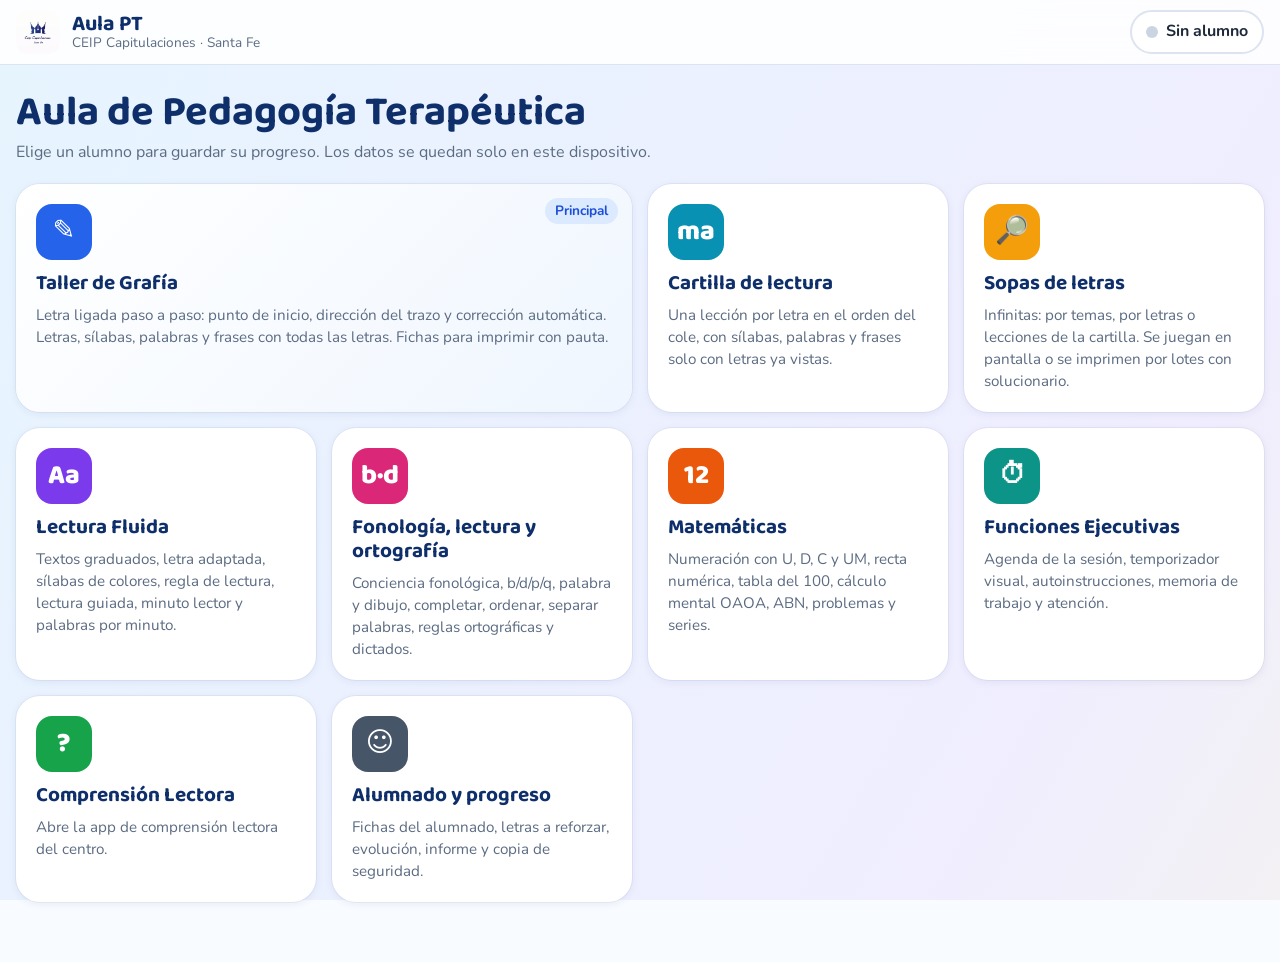
==== commit 92cf141a: "Add files via upload" ====
--- a/index.html
+++ b/index.html
@@ -275,6 +275,47 @@
 table.abn td.foco{background:#fef9c3;outline:3px solid #facc15;outline-offset:-3px}
 table.abn td{height:52px;font-size:1.35rem}
 .abn-dib{font-size:2rem;letter-spacing:4px;margin-bottom:6px}
+/* Columnas con llevadas */
+table.colop{border-collapse:separate;border-spacing:6px 2px;margin:6px auto 4px;font-family:'Andika',var(--font-body)}
+table.colop th{font-size:1rem;padding-bottom:2px}
+table.colop td{width:64px;height:58px;text-align:center;font-size:2.4rem;font-weight:800;border-radius:10px;color:#0f172a}
+table.colop tr.ll td{height:30px;font-size:1.15rem}
+table.colop tr.bt td{border-bottom:4px solid #334155;border-radius:0}
+table.colop td.sg{width:34px;color:#334155}
+table.colop tr.rs td{background:#f8fafc;border:2px dashed #cbd5e1}
+table.colop td.foco{background:#fef9c3}
+table.colop tr.rs td.foco{border-color:#facc15}
+table.colop td.nuevo{color:var(--color-success);animation:correctPulse .4s}
+@keyframes correctPulse{50%{transform:scale(1.15)}}
+.llev{color:#dc2626;font-weight:800}
+.pide{color:#dc2626;font-weight:800;font-size:1.15rem}
+table.colop s{text-decoration-color:#dc2626;text-decoration-thickness:3px;color:#94a3b8}
+.trucos{background:#fffbeb;border:2px solid #fde68a;border-radius:16px;padding:12px 16px;text-align:left}
+.trucos ul{margin:6px 0 0;padding-left:20px;line-height:1.5}
+/* Tablas */
+.tablas-grid{display:grid;grid-template-columns:repeat(5,1fr);gap:10px;max-width:520px;margin:12px auto}
+.tabla-b{border:none;border-radius:16px;min-height:70px;font-family:var(--font-display);font-size:1.7rem;font-weight:800;color:#fff;cursor:pointer;background:hsl(var(--h),70%,50%);box-shadow:0 4px 0 hsl(var(--h),70%,38%)}
+.tabla-b:active{transform:translateY(3px);box-shadow:0 1px 0 hsl(var(--h),70%,38%)}
+.tabla-lista{display:grid;grid-template-columns:1fr 1fr;gap:4px 24px;max-width:460px;margin:12px auto;font-family:'Andika',var(--font-body);font-size:1.5rem;text-align:left}
+.tabla-lista b{color:var(--color-primary-dark)}
+.dedos{display:flex;gap:6px;justify-content:center;margin:12px 0 4px;align-items:flex-end}
+.dedos i{width:18px;height:70px;border-radius:9px 9px 4px 4px;background:#fdba74;border:2px solid #c2410c}
+.dedos i:nth-child(6){margin-left:16px}
+.dedos i.baja{height:26px;background:#e2e8f0;border-color:#94a3b8}
+.grupos{display:flex;flex-wrap:wrap;gap:8px;justify-content:center;margin:8px 0;color:#2563eb;font-size:1.1rem;letter-spacing:2px}
+.grupos span{border:2px solid #bfdbfe;border-radius:10px;padding:2px 6px;background:#eff6ff}
+table.colop tr.rs td:first-child{border:none;background:none}
+
+/* Sopas */
+.sopa-wrap{position:relative;width:max-content;max-width:100%;margin:0 auto;background:#fff;border-radius:16px;box-shadow:var(--shadow-card);padding:10px}
+.sopa-grid{display:grid;touch-action:none;user-select:none;-webkit-user-select:none;cursor:pointer;font-family:'Andika',var(--font-body);font-weight:700;color:#0f172a}
+.sopa-grid div{display:grid;place-items:center;border-radius:6px}
+.sopa-grid div:hover{background:#f1f5f9}
+.sopa-svg{position:absolute;left:10px;top:10px;pointer-events:none}
+.sopa-lista{display:flex;flex-wrap:wrap;gap:8px;justify-content:center}
+.sp-w{font-family:'Andika',var(--font-body);font-size:1.3rem;font-weight:700;padding:4px 12px;border-radius:999px;background:#fff;border:2px solid var(--color-border);display:inline-flex;align-items:center;gap:6px}
+.sp-w.ok{text-decoration:line-through;border-color:transparent;color:#334155}
+.sp-e{font-size:1.4rem;text-decoration:none}
 
 </style>
 </head>
@@ -294,6 +335,7 @@
 <section class="view" id="v-fono"></section>
 <section class="view" id="v-num"></section>
 <section class="view" id="v-ffee"></section>
+<section class="view" id="v-sopas"></section>
 <section class="view" id="v-alumnos"></section>
 
 </main>
@@ -595,7 +637,7 @@
 function pintarChip(){const a=alumnoActivo();$('#chipNombre').textContent=a?a.nombre:'Sin alumno';$('#chipAlumno').classList.toggle('on',!!a);}
 function avisoSinAlumno(){if(!alumnoActivo()&&!sessionStorage.getItem('aulapt_aviso')){sessionStorage.setItem('aulapt_aviso','1');toast('Elige un alumno arriba para guardar su progreso','info');}}
 /* ===== Navegación ===== */
-const TITULOS={home:'CEIP Capitulaciones · Santa Fe',grafia:'Taller de Grafía',cartilla:'Cartilla de lectura',lectura:'Lectura Fluida',fono:'Fonología y Ortografía',num:'Sentido Numérico',ffee:'Funciones Ejecutivas',alumnos:'Alumnado y progreso'};
+const TITULOS={home:'CEIP Capitulaciones · Santa Fe',grafia:'Taller de Grafía',cartilla:'Cartilla de lectura',sopas:'Sopas de letras',lectura:'Lectura Fluida',fono:'Fonología y Ortografía',num:'Sentido Numérico',ffee:'Funciones Ejecutivas',alumnos:'Alumnado y progreso'};
 const INITS={};
 function ir(v,push=true){
   try{pararTodo();pararTimer();speechSynthesis.cancel();}catch(e){}
@@ -624,6 +666,7 @@
   <div class="grid-mod">
     <button class="mod feat" data-go="grafia"><span class="chip tag">Principal</span><span class="ic" style="background:var(--c-grafia)">✎</span><h3>Taller de Grafía</h3><p>Letra ligada paso a paso: punto de inicio, dirección del trazo y corrección automática. Letras, sílabas, palabras y frases con todas las letras. Fichas para imprimir con pauta.</p></button>
     <button class="mod" data-go="cartilla"><span class="ic" style="background:#0891b2">ma</span><h3>Cartilla de lectura</h3><p>Una lección por letra en el orden del cole, con sílabas, palabras y frases solo con letras ya vistas.</p></button>
+    <button class="mod" data-go="sopas"><span class="ic" style="background:#f59e0b">🔎</span><h3>Sopas de letras</h3><p>Infinitas: por temas, por letras o lecciones de la cartilla. Se juegan en pantalla o se imprimen por lotes con solucionario.</p></button>
     <button class="mod" data-go="lectura"><span class="ic" style="background:var(--c-lectura)">Aa</span><h3>Lectura Fluida</h3><p>Textos graduados, letra adaptada, sílabas de colores, regla de lectura, lectura guiada, minuto lector y palabras por minuto.</p></button>
     <button class="mod" data-go="fono"><span class="ic" style="background:var(--c-fono)">b·d</span><h3>Fonología, lectura y ortografía</h3><p>Conciencia fonológica, b/d/p/q, palabra y dibujo, completar, ordenar, separar palabras, reglas ortográficas y dictados.</p></button>
     <button class="mod" data-go="num"><span class="ic" style="background:var(--c-num)">12</span><h3>Matemáticas</h3><p>Numeración con U, D, C y UM, recta numérica, tabla del 100, cálculo mental OAOA, ABN, problemas y series.</p></button>
@@ -1185,7 +1228,7 @@
     cont.innerHTML=`<div class="progress"><i style="width:${100*i/total}%"></i></div><div class="ex-card"><div class="row" style="justify-content:space-between"><span class="chip">${esc(nombre)}</span><span class="muted small">${i+1} / ${total} · ✓ ${ok}</span></div><div id="exItem"></div><div class="res" id="exRes"></div><div id="exNext"></div></div>`;
     let hecho=false;
     gen(i).render($('#exItem'),(acierto,correcta)=>{
-      if(hecho)return; hecho=true; if(acierto)ok++;
+      if(hecho||cont._serie!==tok||!cont.isConnected)return; hecho=true; if(acierto)ok++;
       const r=$('#exRes'); r.className='res '+(acierto?'ok':'no');
       r.innerHTML=acierto?'✓ ¡Correcto!':`✗ No es correcto.${correcta!=null?' La respuesta es: <b>'+correcta+'</b>':''}`;
       if(acierto) setTimeout(()=>{i++;pintar();},900);
@@ -1641,6 +1684,149 @@
     $$('.opt',el).forEach(b=>b.onclick=()=>{const ok=+b.dataset.k===c;b.classList.add(ok?'ok':'no');$$('.opt',el).forEach(x=>x.disabled=true);if(!ok)$$('.opt',el).find(x=>+x.dataset.k===c).classList.add('ok');done(ok,null);});
   }};
 });
+
+/* ===================== SUMAS Y RESTAS CON LLEVADAS · TABLAS ===================== */
+ACT_NUM.push(
+ {id:'llevadas',g:'Cálculo',t:'Sumas y restas con llevadas',d:'En columnas, paso a paso. En la resta, las unidades le piden 1 al vecino'},
+ {id:'tablas',g:'Cálculo',t:'Tablas de multiplicar',d:'Aprende cada tabla con sus trucos y practica'}
+);
+const COLN=['u','d','c','m','x']; // x = decenas de millar
+const COLT={u:'U',d:'D',c:'C',m:'UM',x:'DM'};
+const NOMCOL={u:'unidades',d:'decenas',c:'centenas',m:'unidades de millar',x:'decenas de millar'};
+const TRUCOS_OP={
+ suma:['Empieza siempre por la derecha: primero las <b>unidades</b>.','Si en una columna te sale <b>10 o más</b>, escribes abajo las unidades y <b>te llevas 1</b> a la columna de al lado.','La llevada se escribe pequeñita arriba del vecino para no olvidarla.','Comprueba: sumar 9 es sumar 10 y quitar 1.'],
+ resta:['El número <b>mayor</b> va siempre arriba.','Empieza por la derecha: primero las <b>unidades</b>.','Si el de arriba es más pequeño, no se puede quitar: <b>las unidades le piden 1 al vecino</b>. El vecino baja uno y las unidades ganan 10.','Si el vecino tiene 0, él pide primero a su vecino.','Comprueba con una suma: resultado + número de abajo = número de arriba.']
+};
+const LV={op:'suma',nd:2};
+function genLlevada(op,nd){
+  const lo=Math.pow(10,nd-1), hi=Math.pow(10,nd)-1;
+  for(let g=0;g<500;g++){
+    let a=lo+rnd(hi-lo+1), b=lo+rnd(hi-lo+1);
+    if(op==='resta'){ if(a<b)[a,b]=[b,a]; if(a===b)continue; const A=String(a).split('').reverse(),B=String(b).split('').reverse(); if(B.some((d,i)=>+d>+(A[i]||0)))return [a,b]; }
+    else { const A=String(a).split('').reverse(),B=String(b).split('').reverse(); if(A.some((d,i)=>+d+(+(B[i]||0))>=10))return [a,b]; }
+  }
+  return op==='suma'?[48,37]:[52,27];
+}
+NUM_EXTRA.llevadas=(run,R)=>{
+  const cont=$('#nuEx');
+  const pinta=()=>{cont.innerHTML=`<div class="ex-card"><h2>Sumas y restas con llevadas</h2>
+    <div class="row" style="justify-content:center;gap:16px;margin:8px 0 14px"><div class="seg" id="lvOp"><button data-v="suma" class="${LV.op==='suma'?'on':''}">➕ Sumas</button><button data-v="resta" class="${LV.op==='resta'?'on':''}">➖ Restas</button></div>
+    <div class="seg" id="lvNd">${[2,3,4].map(n=>`<button data-v="${n}" class="${LV.nd===n?'on':''}">${n} cifras</button>`).join('')}</div></div>
+    <div class="trucos"><b>💡 Trucos</b><ul>${TRUCOS_OP[LV.op].map(t=>`<li>${t}</li>`).join('')}</ul></div>
+    <div class="row" style="justify-content:center;margin-top:14px"><button class="btn sec big" id="lvDemo">▶ Ver ejemplo</button><button class="btn big" id="lvGo">Practicar</button></div></div>`;
+    $('#lvOp').onclick=e=>{const b=e.target.closest('button');if(b){LV.op=b.dataset.v;pinta();}};
+    $('#lvNd').onclick=e=>{const b=e.target.closest('button');if(b){LV.nd=+b.dataset.v;pinta();}};
+    $('#lvGo').onclick=()=>run(()=>{const [a,b]=genLlevada(LV.op,LV.nd);return itemColumnas(LV.op,a,b);});
+    $('#lvDemo').onclick=()=>{const [a,b]=LV.op==='suma'?(LV.nd===2?[47,38]:LV.nd===3?[358,276]:[4587,2635]):(LV.nd===2?[52,27]:LV.nd===3?[503,128]:[6042,2718]);
+      cont.innerHTML='<div class="ex-card" id="lvD"></div><div class="row" style="justify-content:center;margin-top:12px"><button class="btn sec" id="lvV">◀ Volver</button><button class="btn" id="lvP">Practicar ahora</button></div>';
+      itemColumnas(LV.op,a,b,true).render($('#lvD'),()=>{}); $('#lvV').onclick=pinta; $('#lvP').onclick=()=>$('#lvGo')?.click()||run(()=>{const [x,y]=genLlevada(LV.op,LV.nd);return itemColumnas(LV.op,x,y);});};
+  };
+  pinta();
+};
+function itemColumnas(op,a,b,demo=false){
+  return {render:(el,done)=>{
+    const suma=op==='suma';
+    const A=String(a).split('').reverse().map(Number), B=String(b).split('').reverse().map(Number);
+    const n=Math.max(A.length,B.length)+(suma?1:0);
+    const top=Array.from({length:n},(_,i)=>A[i]??null), bot=Array.from({length:n},(_,i)=>B[i]??null);
+    const carry=Array(n).fill(0), res=Array(n).fill(null); let err=0,i=0;
+    const cols=[...Array(n).keys()].reverse();
+    el.innerHTML=`${demo?'<span class="chip">Ejemplo</span>':''}<div class="prob-txt">${suma?'Suma':'Resta'}: <b>${a} ${suma?'+':'−'} ${b}</b></div>
+      <table class="colop"><tr class="hd"><td></td>${cols.map(k=>`<th class="udc-${COLN[k]}"><span class="udc udc-${COLN[k]}"><b>${COLT[COLN[k]]}</b></span></th>`).join('')}</tr>
+      <tr class="ll"><td></td>${cols.map(k=>`<td id="ll${k}"></td>`).join('')}</tr>
+      <tr class="tp"><td></td>${cols.map(k=>`<td id="tp${k}">${top[k]??''}</td>`).join('')}</tr>
+      <tr class="bt"><td class="sg">${suma?'+':'−'}</td>${cols.map(k=>`<td id="bt${k}">${bot[k]??''}</td>`).join('')}</tr>
+      <tr class="rs"><td></td>${cols.map(k=>`<td id="rs${k}"></td>`).join('')}</tr></table>
+      <div class="abn-paso" id="coP"></div>`;
+    const foco=k=>{$$('.colop td,.colop th',el).forEach(t=>t.classList.remove('foco'));if(k!=null)['tp','bt','rs','ll'].forEach(p=>$('#'+p+k).classList.add('foco'));};
+    const nom=k=>NOMCOL[COLN[k]];
+    const ultimo=()=>{for(let k=n-1;k>=0;k--){if(top[k]!=null||bot[k]!=null||carry[k])return k;}return 0;};
+    const preguntar=(txt,sol,cb,extra='')=>{
+      const p=$('#coP');p.innerHTML=`${extra}<div class="abn-q">${txt}</div><div class="row" style="justify-content:center;margin-top:8px"><input type="number" inputmode="numeric" id="coIn" style="width:140px;font-size:2rem;text-align:center;font-weight:800" aria-label="Respuesta"><button class="btn ok" id="coOk">✓</button></div><div class="res" id="coR"></div>`;
+      const inp=$('#coIn'); if(!demo)inp.focus();
+      const ok=()=>{if(inp.value==='')return;if(+inp.value!==sol){err++;$('#coR').className='res no';$('#coR').textContent='✗ Casi. Vuelve a contar, despacio.';inp.select();return;}cb();};
+      $('#coOk').onclick=ok; inp.onkeydown=e=>{if(e.key==='Enter')ok();};
+      if(demo)setTimeout(()=>{if(!inp.isConnected)return;inp.value=sol;setTimeout(()=>{if(inp.isConnected)ok();},800);},1500);
+    };
+    const aviso=(html,boton,cb)=>{const p=$('#coP');p.innerHTML=`<div class="abn-q">${html}</div><button class="btn big" id="coB" style="margin-top:10px">${boton}</button>`;$('#coB').onclick=cb;if(demo)setTimeout(()=>{if($('#coB'))cb();},2400);};
+    const escribir=(k,v)=>{res[k]=v;$('#rs'+k).textContent=v;$('#rs'+k).classList.add('nuevo');};
+    const pedir=k=>{ // la columna k pide 1 a k+1
+      const j=k+1; if(top[j]===0) pedir(j);
+      top[j]--; top[k]+=10;
+      $('#tp'+j).innerHTML=`<s>${$('#tp'+j).textContent.replace(/\D/g,'').slice(-1)}</s>`; $('#ll'+j).innerHTML=`<span class="pide">${top[j]}</span>`;
+      $('#ll'+k).innerHTML=`<span class="pide">${top[k]}</span>`;
+    };
+    const paso=()=>{
+      if(i>ultimo()&&!(suma&&carry[i])){fin();return;}
+      foco(i); const k=i;
+      if(suma){
+        const t=top[k]??0,bb=bot[k]??0,c=carry[k],s=t+bb+c;
+        if(top[k]==null&&bot[k]==null&&c){escribir(k,c);i++;paso();return;}
+        const expr=[c?`<span class="llev">${c}</span>`:null,top[k]!=null?t:null,bot[k]!=null?bb:null].filter(x=>x!=null).join(' + ');
+        preguntar(`Columna de las <b class="udc-${COLN[k]}">${nom(k)}</b>: ${expr} =`,s,()=>{
+          if(s<10){escribir(k,s);i++;paso();return;}
+          preguntar(`Te sale <b>${s}</b>. ¿Qué número escribes abajo, en las ${nom(k)}?`,s%10,()=>{escribir(k,s%10);carry[k+1]=1;$('#ll'+(k+1)).innerHTML='<span class="llev">1</span>';
+            aviso(`Escribes el <b>${s%10}</b> y <b>te llevas 1</b> a las <b class="udc-${COLN[k+1]}">${nom(k+1)}</b>. ¡Apúntalo arriba para no olvidarlo!`,'Seguir ▶',()=>{i++;paso();});});
+        });
+      } else {
+        const bb=bot[k]??0;
+        if(top[k]<bb){
+          aviso(`Arriba hay un <b>${top[k]}</b> y abajo un <b>${bb}</b>. ¡No se puede quitar! Las <b class="udc-${COLN[k]}">${nom(k)}</b> le piden 1 al vecino de las <b class="udc-${COLN[k+1]}">${nom(k+1)}</b>.${top[k+1]===0?' Como el vecino tiene 0, primero pide él a su vecino.':''}`,'🙋 Pedir 1 al vecino',()=>{
+            pedir(k);
+            aviso(`El vecino baja uno y las ${nom(k)} ahora tienen <b>${top[k]}</b>.`,'Restar ▶',()=>preguntar(`${top[k]} − ${bb} =`,top[k]-bb,()=>{escribir(k,top[k]-bb);i++;paso();}));});
+          return;}
+        if(bot[k]==null){aviso(`Abajo no hay nada en las ${nom(k)}: <b>bajamos el ${top[k]}</b>.`,'Seguir ▶',()=>{escribir(k,top[k]);i++;paso();});return;}
+        preguntar(`Columna de las <b class="udc-${COLN[k]}">${nom(k)}</b>: ${top[k]} − ${bb} =`,top[k]-bb,()=>{escribir(k,top[k]-bb);i++;paso();});
+      }
+    };
+    const fin=()=>{foco(null);
+      // quitar ceros a la izquierda
+      for(let k=n-1;k>0&&res[k]===0;k--){$('#rs'+k).textContent='';}
+      const sol=suma?a+b:a-b;
+      $('#coP').innerHTML=`<div class="abn-q" style="color:var(--color-success)">✓ ${a} ${suma?'+':'−'} ${b} = <b>${sol}</b></div>${suma?'':`<div class="small muted" style="margin-top:6px">Comprueba: ${sol} + ${b} = ${a}</div>`}`;
+      if(!demo)setTimeout(()=>done(err<=1,`${a} ${suma?'+':'−'} ${b} = ${sol}`),1500);};
+    paso();
+  }};
+}
+/* --- Tablas de multiplicar --- */
+const TRUCOS_TABLA={
+ 1:['Cualquier número por 1 es el mismo número: 1 × 8 = 8.','Es la tabla más fácil: ¡ya te la sabes!'],
+ 2:['Multiplicar por 2 es hacer el <b>doble</b>: sumar el número dos veces. 2 × 7 = 7 + 7 = 14.','Todos los resultados son <b>pares</b>: acaban en 0, 2, 4, 6 u 8.','Cuenta de 2 en 2: 2, 4, 6, 8, 10…'],
+ 3:['Es el doble y una vez más: 3 × 6 = 6 + 6 + 6 = 18.','Cuenta de 3 en 3: 3, 6, 9, 12, 15, 18, 21, 24, 27, 30.','Si sabes la del 2, suma una vez más: 2 × 7 = 14, y 14 + 7 = 21.'],
+ 4:['Es el <b>doble del doble</b>: 4 × 7 → el doble de 7 es 14, y el doble de 14 es 28.','Todos los resultados son pares.'],
+ 5:['Los resultados acaban siempre en <b>0 o en 5</b>.','Es la <b>mitad de la del 10</b>: 5 × 8 → 8 × 10 = 80, y la mitad es 40.','Mira el reloj: cada número son 5 minutos.'],
+ 6:['Es el <b>doble de la del 3</b>: 6 × 4 → 3 × 4 = 12, y el doble es 24.','Con números pares: 6 × 4 = 24, 6 × 6 = 36, 6 × 8 = 48. Acaba en el mismo número y delante va la mitad.'],
+ 7:['¡Ya sabes casi toda! 7 × 2 = 2 × 7, 7 × 5 = 5 × 7… El orden no importa.','Solo te quedan pocas nuevas: 7 × 7 = 49 y 7 × 8 = 56.','Truco: 5, 6, 7, 8 → <b>56 = 7 × 8</b>.'],
+ 8:['Es el <b>doble, del doble, del doble</b>: 8 × 3 → 6, 12, 24.','Las unidades bajan de 2 en 2: 8, 16, 24, 32, 40… (8, 6, 4, 2, 0).','8 × un número = 10 veces el número menos 2 veces: 8 × 6 = 60 − 12 = 48.'],
+ 9:['Con los <b>dedos</b>: para 9 × 4 baja el cuarto dedo. A la izquierda quedan 3 (decenas) y a la derecha 6 (unidades): 36.','Las dos cifras del resultado suman 9: 18 (1+8), 27 (2+7), 36 (3+6)…','La decena es uno menos que el número: 9 × 7 → empieza por 6 → 63.'],
+ 10:['Pon un <b>0</b> al final del número: 10 × 7 = 70.','Cuenta de 10 en 10: 10, 20, 30…']
+};
+const TB={t:2};
+NUM_EXTRA.tablas=(run)=>{
+  const cont=$('#nuEx');
+  const menu=()=>{cont.innerHTML=`<div class="ex-card"><h2>Tablas de multiplicar</h2><p class="muted">Elige una tabla para ver sus trucos y practicarla.</p><div class="tablas-grid">${[1,2,3,4,5,6,7,8,9,10].map(t=>`<button class="tabla-b" data-t="${t}" style="--h:${t*36}">×${t}</button>`).join('')}</div>
+    <div class="trucos" style="margin-top:14px"><b>💡 Para todas las tablas</b><ul><li>El orden no importa: <b>3 × 8 = 8 × 3</b>. Cada tabla que aprendes te ayuda con las demás.</li><li>Multiplicar es sumar el mismo número varias veces: 4 × 3 = 3 + 3 + 3 + 3.</li><li>Empieza por las fáciles: 1, 2, 5 y 10. Luego 3, 4, 6, 9. Y al final 7 y 8.</li></ul></div>
+    <button class="btn big" id="tbMix" style="margin-top:12px">Todas mezcladas</button></div>`;
+    $$('[data-t]',cont).forEach(b=>b.onclick=()=>{TB.t=+b.dataset.t;ficha();});
+    $('#tbMix').onclick=()=>run(()=>{const t=2+rnd(9),k=1+rnd(10);return itemTabla(t,k);});};
+  const ficha=()=>{const t=TB.t;
+    cont.innerHTML=`<div class="ex-card"><div class="row" style="justify-content:space-between"><button class="btn sec sm" id="tbV">◀ Tablas</button><h2 style="margin:0">Tabla del ${t}</h2><button class="btn sec sm" id="tbVoz">🔊 Escuchar</button></div>
+      <div class="tabla-lista" id="tbL">${[1,2,3,4,5,6,7,8,9,10].map(k=>`<div><span>${t} × ${k} =</span> <b class="tbr">${t*k}</b></div>`).join('')}</div>
+      <label class="small"><input type="checkbox" id="tbTapar"> Tapar los resultados</label>
+      <div class="trucos" style="margin-top:12px"><b>💡 Trucos de la tabla del ${t}</b><ul>${TRUCOS_TABLA[t].map(x=>`<li>${x}</li>`).join('')}</ul>${t===9?dedos9(4):''}</div>
+      <div class="row" style="justify-content:center;margin-top:14px"><button class="btn big" id="tbOrd">Practicar en orden</button><button class="btn big" id="tbSal">Practicar salteada</button></div></div>`;
+    $('#tbV').onclick=menu;
+    $('#tbTapar').onchange=e=>$$('.tbr',cont).forEach(x=>x.style.visibility=e.target.checked?'hidden':'');
+    $('#tbVoz').onclick=()=>hablar([1,2,3,4,5,6,7,8,9,10].map(k=>`${t} por ${k}, ${t*k}`).join('. '),0.75);
+    $('#tbOrd').onclick=()=>serieTabla(run,t,false); $('#tbSal').onclick=()=>serieTabla(run,t,true);};
+  menu();
+};
+function serieTabla(run,t,salteada){const ks=salteada?shuffle([1,2,3,4,5,6,7,8,9,10]):[1,2,3,4,5,6,7,8,9,10];NU.n=10;run(i=>itemTabla(t,ks[i%10]));}
+function dedos9(k){return `<div class="dedos" aria-label="Truco de los dedos para 9 por ${k}">${Array.from({length:10},(_,i)=>`<i class="${i+1===k?'baja':''}"></i>`).join('')}</div><div class="small" style="text-align:center">9 × ${k}: a la izquierda <b>${k-1}</b> dedos, a la derecha <b>${10-k}</b> → <b>${9*k}</b></div>`;}
+function itemTabla(t,k){
+  const grupos=`<div class="grupos">${Array.from({length:k},()=>`<span>${'●'.repeat(t)}</span>`).join('')}</div><div class="small muted">${k} ${k===1?'grupo':'grupos'} de ${t}</div>`;
+  return itemNumero({q:'¿Cuánto es?',big:`${t} × ${k}`,correcta:t*k,pista:(TRUCOS_TABLA[t]||[])[0]+(t===9?dedos9(k):'')+'<details style="margin-top:6px"><summary>Ver dibujo</summary>'+grupos+'</details>'});
+}
 
 /* ===================== FUNCIONES EJECUTIVAS ===================== */
 const FF={tab:'agenda',edit:false,auto:0,paso:0};
@@ -1887,6 +2073,184 @@
   w.document.close();
 }
 
+/* ===================== SOPAS DE LETRAS ===================== */
+const TEMAS_SOPA={
+ 'Animales':'perro🐕 gato🐈 vaca🐄 caballo🐴 oveja🐑 cerdo🐷 pato🦆 gallina🐔 conejo🐰 ratón🐭 león🦁 tigre🐯 elefante🐘 jirafa🦒 mono🐒 oso🐻 lobo🐺 zorro🦊 rana🐸 pez🐟 ballena🐋 delfín🐬 tortuga🐢 serpiente🐍 búho🦉 loro🦜 abeja🐝 hormiga🐜 mariposa🦋 caracol🐌 cebra🦓 camello🐫 pingüino🐧 foca🦭 pulpo🐙',
+ 'Frutas':'manzana🍎 pera🍐 plátano🍌 naranja🍊 limón🍋 fresa🍓 uva🍇 sandía🍉 melón🍈 piña🍍 cereza🍒 kiwi🥝 mango🥭 melocotón🍑 coco🥥 ciruela granada higo mandarina',
+ 'Comida':'pan🍞 queso🧀 leche🥛 huevo🥚 arroz🍚 sopa🍲 pizza🍕 pasta🍝 tomate🍅 patata🥔 zanahoria🥕 lechuga🥬 pollo🍗 pescado🐟 galleta🍪 helado🍦 tarta🎂 yogur agua💧 zumo🧃 bocadillo🥪 chocolate🍫 miel🍯 aceite',
+ 'Colores':'rojo azul verde amarillo naranja morado rosa negro blanco gris marrón violeta celeste dorado',
+ 'La casa':'mesa silla cama sofá puerta ventana cocina baño salón lámpara espejo armario alfombra cortina llave techo pared suelo nevera horno ducha',
+ 'El cole':'lápiz✏️ goma libro📕 cuaderno regla📏 tijeras✂️ mochila🎒 pizarra tiza clase recreo patio maestra maestro estuche papel dibujo colores',
+ 'El cuerpo':'cabeza pelo cara ojo👁️ nariz👃 boca👄 oreja👂 diente🦷 lengua cuello hombro brazo💪 codo mano✋ dedo uña pecho barriga pierna🦵 rodilla pie🦶 espalda',
+ 'La ropa':'camisa camiseta👕 pantalón👖 falda vestido👗 chaqueta abrigo🧥 jersey bufanda🧣 gorro guantes🧤 calcetines🧦 zapatos👟 botas🥾 sandalias pijama gafas👓',
+ 'Transportes':'coche🚗 autobús🚌 tren🚂 avión✈️ barco⛵ bici🚲 moto🏍️ camión🚚 taxi🚕 metro tractor🚜 cohete🚀 helicóptero🚁 submarino patinete🛴 ambulancia🚑 furgoneta globo🎈',
+ 'Profesiones':'maestro médico enfermera bombero policía cocinero panadero pintor cartero piloto granjero carpintero dentista peluquero albañil pescador veterinario músico',
+ 'Deportes':'fútbol⚽ baloncesto🏀 tenis🎾 natación ciclismo atletismo golf⛳ voleibol balonmano judo kárate patinaje esquí gimnasia rugby ajedrez♟️ pádel',
+ 'Naturaleza':'árbol🌳 flor🌸 hoja🍃 río mar montaña⛰️ playa🏖️ sol☀️ luna🌙 estrella⭐ nube☁️ lluvia nieve❄️ viento piedra arena lago bosque campo cielo volcán🌋 isla',
+ 'Juguetes':'pelota⚽ muñeca peonza cometa puzle🧩 dado🎲 cuerda columpio tobogán balón comba canicas yoyó robot🤖 tren globo🎈 patines',
+ 'La familia':'madre padre mamá papá hermano hermana abuelo abuela tío tía primo prima bebé👶 hijo hija nieto nieta familia',
+ 'Emociones':'alegría tristeza miedo enfado calma amor sorpresa vergüenza feliz triste contento nervioso tranquilo',
+ 'Días y meses':'lunes martes miércoles jueves viernes sábado domingo enero febrero marzo abril mayo junio julio agosto septiembre octubre noviembre diciembre',
+ 'Números':'uno dos tres cuatro cinco seis siete ocho nueve diez once doce trece veinte treinta cien mil',
+ 'Otoño':'otoño hoja🍂 castaña🌰 seta🍄 lluvia paraguas☂️ viento bellota nuez calabaza🎃 bruja🧙 fantasma👻 murciélago🦇 araña🕷️ escoba',
+ 'Navidad':'navidad árbol🎄 estrella⭐ regalo🎁 turrón belén reyes pastor camello🐫 nieve❄️ campana🔔 vela🕯️ bola mazapán',
+ 'Andalucía':'granada alhambra sierra vega olivo aceite flamenco guitarra feria gazpacho sevilla málaga córdoba jaén almería cádiz huelva',
+ 'Verbos':'correr saltar comer beber dormir leer escribir cantar bailar jugar nadar pintar mirar hablar reír llorar subir bajar abrir cerrar',
+ 'El mar':'mar ola playa arena barco pez delfín ballena pulpo cangrejo🦀 concha estrella medusa tiburón🦈 ancla⚓ faro isla',
+ 'El espacio':'sol luna estrella planeta cohete🚀 tierra marte cometa nave astronauta cielo galaxia satélite'
+};
+const SP={tema:'Animales',tam:10,dir:'facil',n:8,mayus:true,dibujos:false,letra:'b',propias:'',sopa:null,encontradas:[],t0:0};
+try{Object.assign(SP,JSON.parse(localStorage.getItem('aulapt_sopa')||'{}'));SP.sopa=null;}catch(e){}
+const guardarSP=()=>{const c=Object.assign({},SP);delete c.sopa;delete c.encontradas;localStorage.setItem('aulapt_sopa',JSON.stringify(c));};
+const RELLENO='EEEEEEAAAAAAOOOOOSSSSRRRRNNNNIIIIDDDLLLLCCCTTTUUUMMMPPBBGGVYQHFZJÑX';
+const limpiaSopa=w=>w.toUpperCase().replace(/[ÁÀ]/g,'A').replace(/[ÉÈ]/g,'E').replace(/[ÍÏ]/g,'I').replace(/[ÓÖ]/g,'O').replace(/[ÚÜ]/g,'U').replace(/[^A-ZÑ]/g,'');
+function palabrasTema(){
+  if(SP.tema==='__letra') return palabrasDe(SP.letra).map(w=>({w,e:''}));
+  if(SP.tema==='__propias') return SP.propias.split(/[\n,;]+/).map(x=>x.trim()).filter(Boolean).map(w=>({w,e:''}));
+  if(SP.tema.startsWith('__lec')){const i=+SP.tema.slice(5);return contenidoLeccion(i).pals.map(w=>({w,e:''}));}
+  return TEMAS_SOPA[SP.tema].split(' ').map(t=>{const m=t.match(/^([^\p{Extended_Pictographic}]+)(.*)$/u);return {w:m?m[1]:t,e:m?m[2]:''};});
+}
+const DIRS={facil:[[0,1],[1,0]],medio:[[0,1],[1,0],[1,1]],dificil:[[0,1],[1,0],[1,1],[-1,1],[0,-1],[-1,0],[-1,-1],[1,-1]]};
+function crearSopa(lista,N,dir,n){
+  for(let intento=0;intento<30;intento++){
+    const g=Array.from({length:N},()=>Array(N).fill(null)); const colocadas=[];
+    const cands=shuffle(lista.filter(x=>{const L=limpiaSopa(x.w).length;return L>=2&&L<=N;})).slice(0,n*2);
+    cands.sort((a,b)=>limpiaSopa(b.w).length-limpiaSopa(a.w).length);
+    for(const c of cands){ if(colocadas.length>=n)break; const W=limpiaSopa(c.w); if(colocadas.some(p=>p.W===W))continue;
+      let ok=false;
+      for(let k=0;k<250&&!ok;k++){const [dr,dc]=pick(DIRS[dir]);const r=rnd(N),cc=rnd(N);const r2=r+dr*(W.length-1),c2=cc+dc*(W.length-1);
+        if(r2<0||r2>=N||c2<0||c2>=N)continue; let cabe=true;
+        for(let i=0;i<W.length;i++){const v=g[r+dr*i][cc+dc*i];if(v&&v!==W[i]){cabe=false;break;}}
+        if(!cabe)continue; for(let i=0;i<W.length;i++)g[r+dr*i][cc+dc*i]=W[i]; colocadas.push({W,w:c.w,e:c.e,r,c:cc,r2,c2}); ok=true;}
+    }
+    if(colocadas.length>=Math.min(n,cands.length)||intento===29){
+      for(let r=0;r<N;r++)for(let c=0;c<N;c++)if(!g[r][c])g[r][c]=pick(RELLENO);
+      colocadas.sort((a,b)=>a.W.localeCompare(b.W,'es'));
+      return {g,N,pal:colocadas};
+    }
+  }
+}
+INITS.sopas=()=>{
+  const v=$('#v-sopas');
+  if(!v.dataset.ini){v.dataset.ini=1;
+  v.innerHTML=`<div class="lec-layout"><aside class="panel card">
+    <div><h4>Tema</h4><select id="spTema"><optgroup label="Temas">${Object.keys(TEMAS_SOPA).map(t=>`<option>${t}</option>`).join('')}</optgroup>
+      <optgroup label="Lectoescritura"><option value="__letra">Palabras con una letra…</option>${LECCIONES.map((l,i)=>`<option value="__lec${i}">Cartilla: ${esc(l.t)}</option>`).join('')}</optgroup><optgroup label="Otras"><option value="__propias">Mis palabras</option></optgroup></select></div>
+    <div id="spLetraBox"><label class="f">Letra<select id="spLetra">${LETRAS_GRID.filter(l=>PALABRAS[l]).concat(TRABADAS).map(l=>`<option>${l}</option>`).join('')}</select></label></div>
+    <div id="spPropBox"><label class="f">Tus palabras (separadas por comas o una por línea)<textarea id="spProp"></textarea></label></div>
+    <div class="row"><label class="f" style="flex:1">Tamaño<select id="spTam">${[6,8,10,12,15].map(n=>`<option value="${n}">${n} × ${n}</option>`).join('')}</select></label>
+      <label class="f" style="flex:1">Palabras<select id="spN">${[4,5,6,8,10,12,15].map(n=>`<option>${n}</option>`).join('')}</select></label></div>
+    <label class="f">Direcciones<select id="spDir"><option value="facil">Fácil: → y ↓</option><option value="medio">Medio: → ↓ ↘</option><option value="dificil">Difícil: todas, también al revés</option></select></label>
+    <div class="checks"><label><input type="checkbox" id="spMay"> Mayúsculas</label><label><input type="checkbox" id="spDib"> Lista con dibujos</label></div>
+    <button class="btn big" id="spNueva">🔄 Nueva sopa</button>
+    <button class="btn warn" id="spLote">🖨 Imprimir un lote de sopas</button>
+  </aside>
+  <section class="board-wrap"><div class="board-head"><div class="row"><span class="item-txt" id="spTit"></span><span class="chip" id="spCont"></span></div><div class="row"><span class="crono" id="spCrono" style="font-size:1.6rem">0:00</span><button class="btn sec sm" id="spSol">Ver soluciones</button></div></div>
+    <div class="sopa-wrap"><div class="sopa-grid" id="spGrid"></div><svg class="sopa-svg" id="spSvg"></svg></div>
+    <div class="sopa-lista" id="spLista"></div><div class="feedback" id="spFb"></div></section></div>`;
+  wireSopas();}
+  pintarCfgSopa(); if(!SP.sopa) nuevaSopa(); else pintarSopa();
+};
+function pintarCfgSopa(){
+  $('#spTema').value=SP.tema; $('#spLetra').value=SP.letra; $('#spProp').value=SP.propias; $('#spTam').value=String(SP.tam); $('#spN').value=String(SP.n); $('#spDir').value=SP.dir; $('#spMay').checked=SP.mayus; $('#spDib').checked=SP.dibujos;
+  $('#spLetraBox').hidden=SP.tema!=='__letra'; $('#spPropBox').hidden=SP.tema!=='__propias';
+}
+function wireSopas(){
+  const cfg=(id,k,num,nueva=true)=>$(id).onchange=e=>{SP[k]=e.target.type==='checkbox'?e.target.checked:num?+e.target.value:e.target.value;guardarSP();pintarCfgSopa();if(nueva)nuevaSopa();else pintarSopa();};
+  cfg('#spTema','tema');cfg('#spLetra','letra');cfg('#spTam','tam',1);cfg('#spN','n',1);cfg('#spDir','dir');cfg('#spMay','mayus',0,false);cfg('#spDib','dibujos',0,false);
+  $('#spProp').onchange=e=>{SP.propias=e.target.value;guardarSP();nuevaSopa();};
+  $('#spNueva').onclick=nuevaSopa; $('#spSol').onclick=()=>{SP.sopa.pal.forEach(p=>{if(!SP.encontradas.includes(p.W))SP.encontradas.push(p.W);});SP.vistas=true;pintarSopa();};
+  $('#spLote').onclick=dialogoLote;
+  let a=null,pend=null;
+  const grid=$('#spGrid');
+  const celdaDe=e=>{const el=document.elementFromPoint(e.clientX,e.clientY);return el&&el.dataset&&el.dataset.r!=null?[+el.dataset.r,+el.dataset.c]:null;};
+  const linea=(s,f)=>{let dr=f[0]-s[0],dc=f[1]-s[1];const L=Math.max(Math.abs(dr),Math.abs(dc));if(!L)return [s];
+    const ang=Math.round(Math.atan2(dr,dc)/(Math.PI/4));const d=[[0,1],[1,1],[1,0],[1,-1],[0,-1],[-1,-1],[-1,0],[-1,1]][(ang+8)%8];
+    const out=[];for(let i=0;i<=L;i++){const r=s[0]+d[0]*i,c=s[1]+d[1]*i;if(r<0||c<0||r>=SP.sopa.N||c>=SP.sopa.N)break;out.push([r,c]);}return out;};
+  grid.addEventListener('pointerdown',e=>{const c=celdaDe(e);if(!c)return;e.preventDefault();grid.setPointerCapture(e.pointerId);a=c;dibujarTemp([c]);});
+  grid.addEventListener('pointermove',e=>{if(!a)return;const c=celdaDe(e);if(c)dibujarTemp(linea(a,c));});
+  grid.addEventListener('pointerup',e=>{if(!a)return;const c=celdaDe(e)||a;let cells;
+    if(c[0]===a[0]&&c[1]===a[1]){ if(pend){cells=linea(pend,c);pend=null;} else {pend=a;a=null;dibujarTemp([pend],true);return;} }
+    else {cells=linea(a,c);pend=null;}
+    a=null; comprobarSopa(cells); dibujarTemp([]);});
+}
+function nuevaSopa(){
+  const lista=palabrasTema(); if(lista.length<2){toast('Necesito al menos 2 palabras','info');return;}
+  SP.sopa=crearSopa(lista,SP.tam,SP.dir,SP.n); SP.encontradas=[]; SP.vistas=false; SP.t0=Date.now(); $('#spFb').className='feedback';
+  clearInterval(SP.int); SP.int=setInterval(()=>{if(!$('#spCrono')||!$('#v-sopas').classList.contains('active'))return;if(SP.sopa&&SP.encontradas.length<SP.sopa.pal.length){const s=Math.floor((Date.now()-SP.t0)/1000);$('#spCrono').textContent=Math.floor(s/60)+':'+String(s%60).padStart(2,'0');}},500);
+  pintarSopa();
+}
+const COL_SOPA=['#fde047','#86efac','#93c5fd','#f9a8d4','#fdba74','#c4b5fd','#67e8f9','#fca5a5','#bef264','#fcd34d','#a5b4fc','#5eead4','#f0abfc','#fed7aa','#bae6fd'];
+function pintarSopa(){
+  const s=SP.sopa; if(!s)return; const N=s.N;
+  const ancho=Math.min($('.sopa-wrap').parentElement.clientWidth-8,640); const cel=Math.max(24,Math.min(56,Math.floor(ancho/N)));
+  const g=$('#spGrid'); g.style.gridTemplateColumns=`repeat(${N},${cel}px)`; g.style.fontSize=Math.round(cel*.55)+'px';
+  g.innerHTML=s.g.flatMap((row,r)=>row.map((ch,c)=>`<div data-r="${r}" data-c="${c}" style="height:${cel}px">${SP.mayus?ch:ch.toLowerCase()}</div>`)).join('');
+  const svg=$('#spSvg'); svg.setAttribute('width',cel*N); svg.setAttribute('height',cel*N); svg.setAttribute('viewBox',`0 0 ${cel*N} ${cel*N}`); SP.cel=cel;
+  const nombre=SP.tema==='__letra'?'Palabras con '+SP.letra:SP.tema==='__propias'?'Mis palabras':SP.tema.startsWith('__lec')?'Cartilla: '+LECCIONES[+SP.tema.slice(5)].t:SP.tema;
+  $('#spTit').textContent='Sopa de letras · '+nombre;
+  dibujarEncontradas(); pintarListaSopa();
+}
+function capsula(p,col,cel,op=.55){const x1=p.c*cel+cel/2,y1=p.r*cel+cel/2,x2=p.c2*cel+cel/2,y2=p.r2*cel+cel/2;return `<line x1="${x1}" y1="${y1}" x2="${x2}" y2="${y2}" stroke="${col}" stroke-width="${cel*.78}" stroke-linecap="round" opacity="${op}"/>`;}
+function dibujarEncontradas(){const s=SP.sopa;$('#spSvg').innerHTML=`<g id="spFound">${s.pal.map((p,i)=>SP.encontradas.includes(p.W)?capsula(p,COL_SOPA[i%COL_SOPA.length],SP.cel):'').join('')}</g><g id="spTemp"></g>`;}
+function dibujarTemp(cells,pend){const g=$('#spTemp');if(!g)return;if(!cells.length){g.innerHTML='';return;}const a=cells[0],b=cells.at(-1);g.innerHTML=capsula({r:a[0],c:a[1],r2:b[0],c2:b[1]},pend?'#60a5fa':'#2563eb',SP.cel,.3);}
+function pintarListaSopa(){
+  const s=SP.sopa;
+  $('#spLista').innerHTML=s.pal.map((p,i)=>{const f=SP.encontradas.includes(p.W);return `<span class="sp-w ${f?'ok':''}" style="${f?`background:${COL_SOPA[i%COL_SOPA.length]}`:''}">${SP.dibujos&&p.e?`<span class="sp-e">${p.e}</span>`:''}${SP.mayus?p.W:p.W.toLowerCase()}</span>`;}).join('');
+  $('#spCont').textContent=`${SP.encontradas.length} / ${s.pal.length}`;
+}
+function comprobarSopa(cells){
+  if(cells.length<2)return; const s=SP.sopa;
+  const txt=cells.map(([r,c])=>s.g[r][c]).join(''); const inv=[...txt].reverse().join('');
+  const a=cells[0],b=cells.at(-1);
+  const p=s.pal.find(p=>!SP.encontradas.includes(p.W)&&((p.r===a[0]&&p.c===a[1]&&p.r2===b[0]&&p.c2===b[1])||(p.r===b[0]&&p.c===b[1]&&p.r2===a[0]&&p.c2===a[1])))
+        ||s.pal.find(p=>!SP.encontradas.includes(p.W)&&(p.W===txt||p.W===inv));
+  if(!p)return;
+  SP.encontradas.push(p.W);
+  // usar la posición real de lo marcado
+  Object.assign(p,{r:a[0],c:a[1],r2:b[0],c2:b[1]});
+  hablar(p.w); dibujarEncontradas(); pintarListaSopa();
+  if(SP.encontradas.length===s.pal.length&&!SP.vistas){const seg=Math.round((Date.now()-SP.t0)/1000);
+    const g=registrar('sopa',{i:$('#spTit').textContent.replace('Sopa de letras · ',''),ok:s.pal.length,tot:s.pal.length,pct:100,seg});
+    const fb=$('#spFb');fb.className='feedback show good';fb.innerHTML=`<span class="stars">★★★</span><div>¡Has encontrado todas las palabras en ${Math.floor(seg/60)}:${String(seg%60).padStart(2,'0')}!${g?' Guardado.':''} <button class="btn sm" onclick="nuevaSopa()">Otra sopa</button></div>`;}
+}
+/* --- lote imprimible --- */
+function dialogoLote(){
+  modal('Imprimir un lote de sopas',`<p class="muted">Se crean sopas distintas con la configuración actual (tema, tamaño, direcciones y número de palabras).</p>
+   <div class="row"><label class="f" style="flex:1">¿Cuántas?<input type="number" id="ltN" value="10" min="1" max="60"></label><label class="f" style="flex:1">Por hoja<select id="ltP"><option value="1">1 (grande)</option><option value="2">2</option></select></label></div>
+   <label class="f">Temas<select id="ltT"><option value="uno">Solo el tema elegido</option><option value="todos">Un tema distinto en cada sopa</option></select></label>
+   <div class="checks"><label><input type="checkbox" id="ltS" checked> Añadir solucionario al final</label><label><input type="checkbox" id="ltD" ${SP.dibujos?'checked':''}> Lista con dibujos</label></div>
+   <label class="f">Nombre<input type="text" id="ltNom" value="${esc(alumnoActivo()?.nombre||'')}"></label>`,[{t:'Cancelar'},{t:'Crear lote',c:'',f:crearLote}]);
+}
+function crearLote(){
+  const n=Math.max(1,Math.min(60,+$('#ltN').value||1)), porHoja=+$('#ltP').value, varios=$('#ltT').value==='todos', sol=$('#ltS').checked, dib=$('#ltD').checked, nom=$('#ltNom').value;
+  const temas=Object.keys(TEMAS_SOPA); const temaOrig=SP.tema; const sopas=[];
+  for(let i=0;i<n;i++){ if(varios)SP.tema=temas[i%temas.length]; const lista=palabrasTema(); const s=crearSopa(lista,SP.tam,SP.dir,SP.n); s.tema=SP.tema.startsWith('__')?($('#spTit').textContent.replace('Sopa de letras · ','')):SP.tema; sopas.push(s);}
+  SP.tema=temaOrig;
+  const may=t=>SP.mayus?t:t.toLowerCase();
+  const mmCel=porHoja===1?Math.min(14,160/SP.tam):Math.min(9,100/SP.tam);
+  const tabla=(s,cel,solu)=>`<div class="g" style="grid-template-columns:repeat(${s.N},${cel}mm);font-size:${cel*2}pt">${s.g.flatMap((row,r)=>row.map((ch,c)=>{const en=solu&&s.pal.some(p=>{const L=p.W.length,dr=Math.sign(p.r2-p.r),dc=Math.sign(p.c2-p.c);for(let k=0;k<L;k++)if(p.r+dr*k===r&&p.c+dc*k===c)return true;return false;});return `<div style="height:${cel}mm;${en?'background:#fde047':''}">${may(ch)}</div>`;})).join('')}</div>`;
+  const dirTxt={facil:'→ ↓',medio:'→ ↓ ↘',dificil:'en todas las direcciones'}[SP.dir];
+  let html='';
+  sopas.forEach((s,i)=>{
+    html+=`<section class="sopa ${porHoja===1||i%2===0?'nueva':''}">${porHoja===1||i%2===0?`<header><img src="LOGO.jpg" alt="" onerror="this.remove()"><div><h1>Sopa de letras</h1><div class="sub">Busca las palabras ${dirTxt}</div></div><div class="d">Nombre: <b>${esc(nom)||'____________________'}</b><br>Fecha: ______________</div></header>`:''}
+      <h2>${i+1}. ${esc(s.tema)}</h2>${tabla(s,mmCel,false)}<div class="l">${s.pal.map(p=>`<span>☐ ${dib&&p.e?p.e+' ':''}${may(p.W)}</span>`).join('')}</div></section>`;
+  });
+  if(sol){html+=`<section class="nueva"><h1 style="color:#0f2f6b">Solucionario</h1><div class="sols">${sopas.map((s,i)=>`<div><h2>${i+1}. ${esc(s.tema)}</h2>${tabla(s,Math.min(5,60/s.N),true)}</div>`).join('')}</div></section>`;}
+  const w=window.open('','_blank'); if(!w){toast('Permite las ventanas emergentes','error');return;}
+  w.document.write(`<!DOCTYPE html><html lang="es"><head><meta charset="utf-8"><base href="${location.href}"><title>Sopas de letras</title><style>
+  @page{size:A4 portrait;margin:12mm} body{font-family:Arial,Helvetica,sans-serif;margin:0;color:#1e293b}
+  .bar{position:sticky;top:0;background:#eff6ff;padding:10px;text-align:center}.bar button{font:inherit;font-weight:700;padding:10px 22px;border:none;border-radius:10px;background:#2563eb;color:#fff}
+  .sopa,.nueva{width:186mm;margin:0 auto 6mm}.nueva{break-before:page}.sopa:first-of-type{break-before:auto}
+  header{display:flex;align-items:center;gap:4mm;border-bottom:2px solid #1e3a8a;padding-bottom:3mm;margin-bottom:4mm}header img{height:15mm}header h1{margin:0;font-size:17pt;color:#0f2f6b}.sub{font-size:10pt;color:#475569}.d{margin-left:auto;font-size:11pt;line-height:1.8}
+  h2{font-size:13pt;color:#0f2f6b;margin:3mm 0 2mm}
+  .g{display:grid;border:2px solid #1e3a8a;width:max-content;margin:0 auto}.g div{display:grid;place-items:center;font-weight:700;border:.3px solid #cbd5e1}
+  .l{display:flex;flex-wrap:wrap;gap:2mm 6mm;justify-content:center;margin-top:4mm;font-size:13pt;font-weight:700}
+  .sols{display:grid;grid-template-columns:1fr 1fr;gap:6mm}.sols h2{font-size:10pt}.sols .g div{font-weight:600;border-width:.2px}
+  @media print{.bar{display:none}}</style></head><body><div class="bar"><button onclick="print()">🖨 Imprimir</button></div>${html}</body></html>`);
+  w.document.close();
+}
+
 /* ===================== ALUMNADO Y PROGRESO ===================== */
 const NECES=['Dislexia','Disgrafía','Disortografía','Discalculia','TDAH','TEA','TDL (lenguaje)','Dificultades de aprendizaje','Discapacidad intelectual','Otras'];
 const CURSOS=['Infantil 3','Infantil 4','Infantil 5','1.º','2.º','3.º','4.º','5.º','6.º','Aula TEA'];
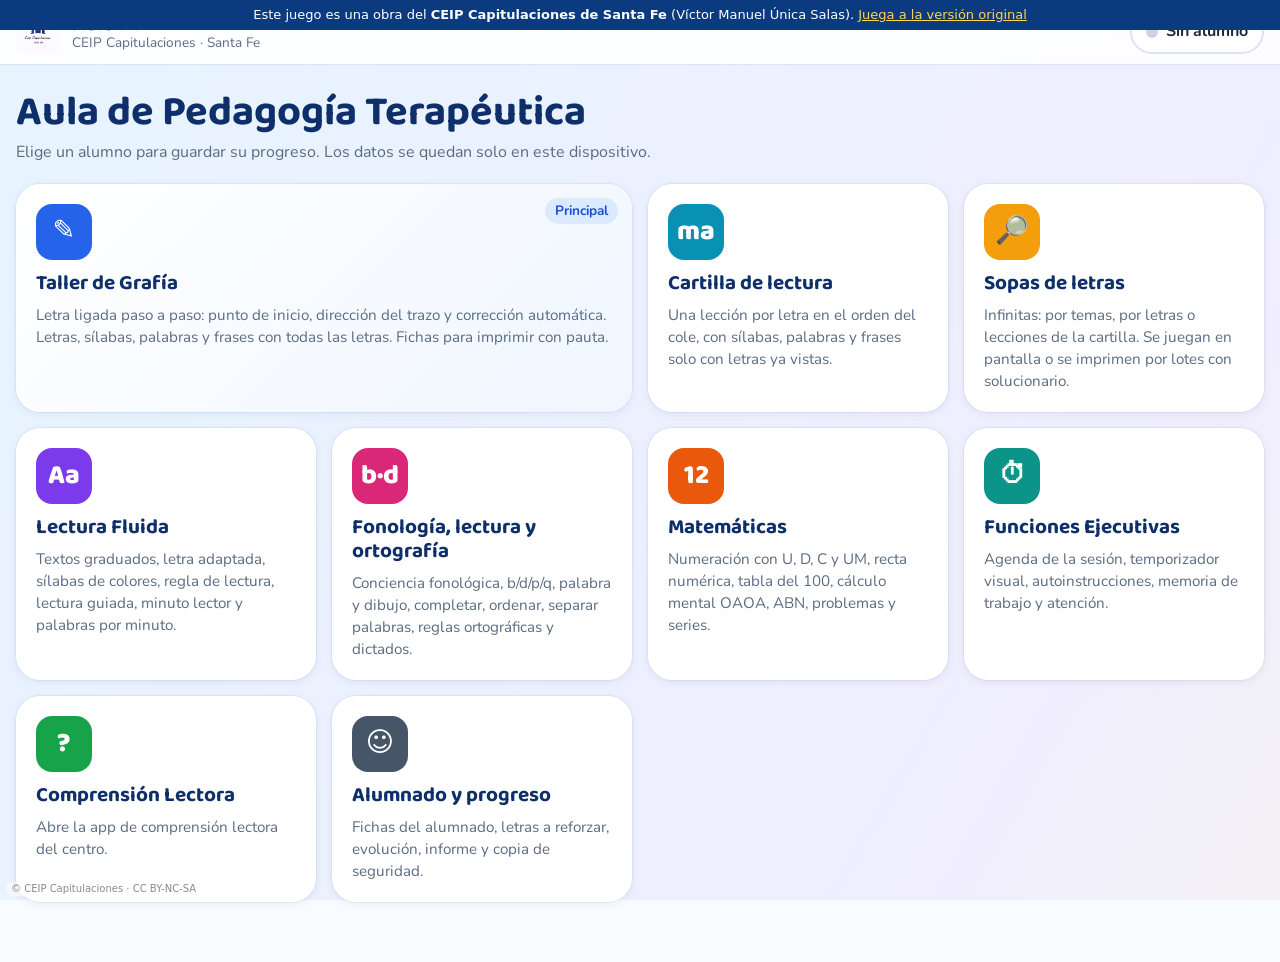
==== commit b18657e2: "Autoría y licencia CC BY-NC-SA 4.0: pie discreto, firma en el código, aviso si se publica en otra we" ====
--- a/index.html
+++ b/index.html
@@ -2,6 +2,9 @@
 <html lang="es">
 <head>
 <meta charset="utf-8">
+<meta name="author" content="Víctor Manuel Única Salas · CEIP Capitulaciones de Santa Fe (Granada)">
+<meta name="copyright" content="© Víctor Manuel Única Salas · CEIP Capitulaciones · CC BY-NC-SA 4.0">
+<!-- Obra original de Víctor Manuel Única Salas para el CEIP Capitulaciones de Santa Fe (Granada). Licencia CC BY-NC-SA 4.0. Huella: CAPI-aulapt-bd9c7240d2 -->
 <meta name="viewport" content="width=device-width, initial-scale=1, viewport-fit=cover">
 <meta name="theme-color" content="#2563eb">
 <meta name="apple-mobile-web-app-capable" content="yes">
@@ -2339,5 +2342,9 @@
 if('serviceWorker' in navigator && location.protocol.startsWith('http')) navigator.serviceWorker.register('sw.js').catch(()=>{});
 
 </script>
+<!-- © Víctor Manuel Única Salas · CEIP Capitulaciones de Santa Fe · CC BY-NC-SA 4.0 · CAPI-aulapt-bd9c7240d2 -->
+<script>
+(function(){var A='Víctor Manuel Única Salas · CEIP Capitulaciones de Santa Fe',O='https://vunisal706-droid.github.io/aulapt/',H='CAPI-aulapt-bd9c7240d2';window.__capiAutoria={autor:A,original:O,huella:H,licencia:'CC BY-NC-SA 4.0'};function poner(){if(!document.body||document.getElementById('capi-autoria'))return;var d=document.createElement('div');d.id='capi-autoria';d.setAttribute('aria-hidden','true');d.textContent='\u00a9 CEIP Capitulaciones \u00b7 CC BY-NC-SA';d.title=A+' \u00b7 '+H;d.style.cssText='position:fixed;left:6px;bottom:4px;z-index:2147483000;font:10px/1.2 system-ui,sans-serif;color:rgba(60,60,60,.6);background:rgba(255,255,255,.55);padding:1px 5px;border-radius:6px;pointer-events:none';document.body.appendChild(d);var h=location.hostname,ok=!h||/(^|\.)vunisal706-droid\.github\.io$|(^|\.)colegiocapitulaciones\.com$|^localhost$|^127\.0\.0\.1$/.test(h);if(!ok&&!document.getElementById('capi-original')){var b=document.createElement('div');b.id='capi-original';b.innerHTML='Este juego es una obra del <b>CEIP Capitulaciones de Santa Fe</b> ('+A.split(' \u00b7')[0]+'). <a href="'+O+'" style="color:#ffd54a">Juega a la versi\u00f3n original</a>';b.style.cssText='position:fixed;top:0;left:0;right:0;z-index:2147483001;background:#0b3a7e;color:#fff;font:13px/1.4 system-ui,sans-serif;padding:6px 10px;text-align:center';document.body.appendChild(b)}}if(document.readyState==='loading')document.addEventListener('DOMContentLoaded',poner);else poner();})();
+</script>
 </body>
 </html>
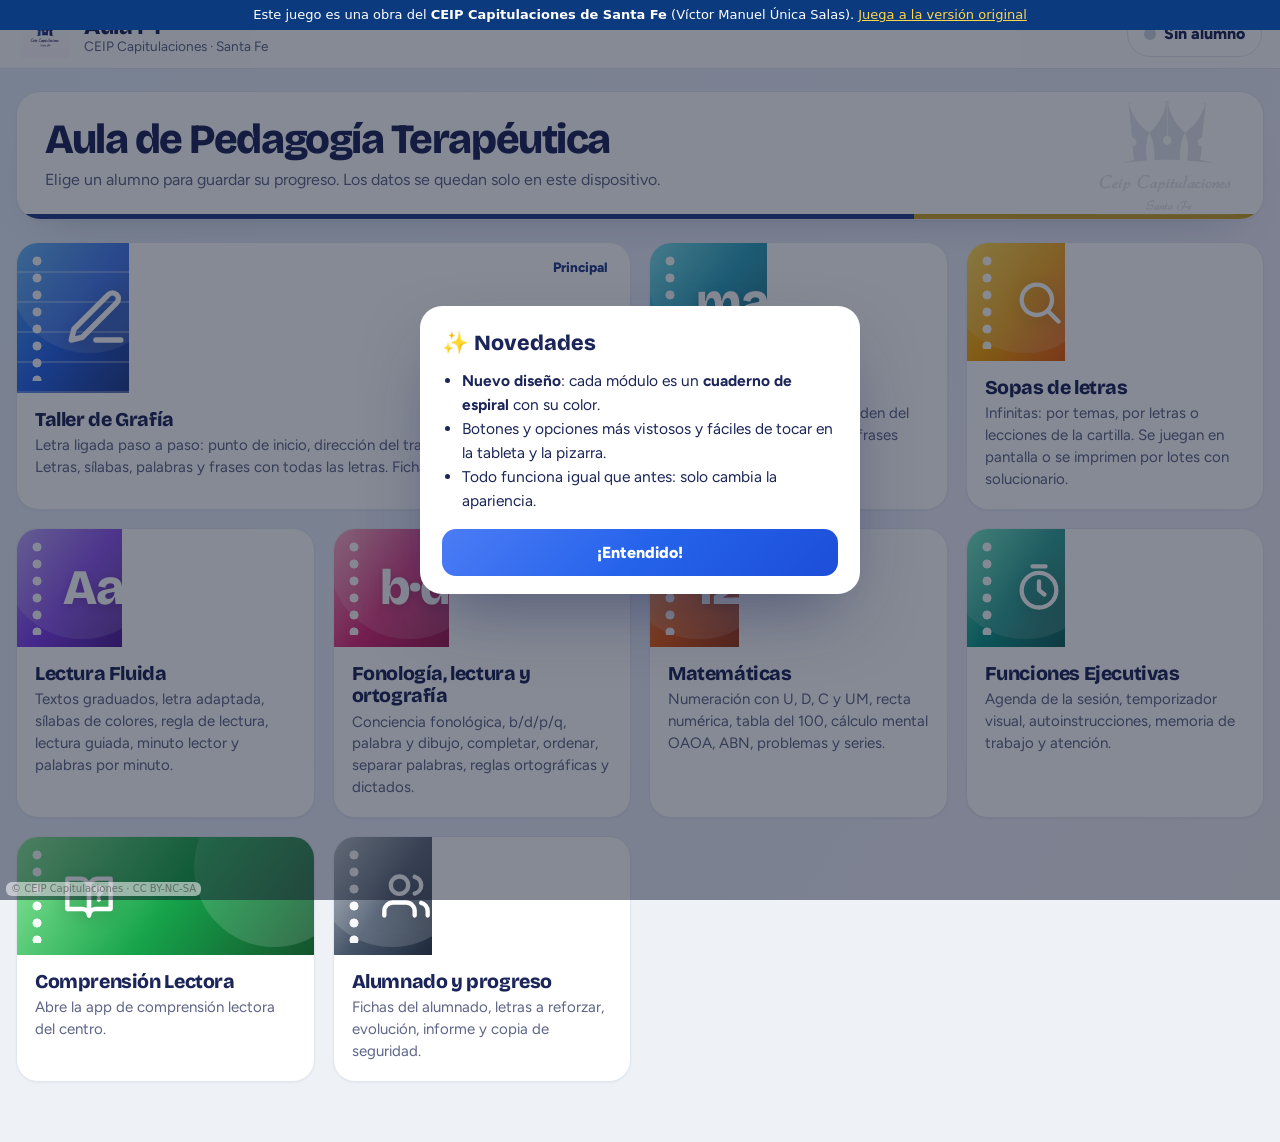
==== commit 87ce7655: "Nuevo diseño «cuadernos de colores»: módulos como cuadernos de espiral con degradado, cabecera insti" ====
--- a/index.html
+++ b/index.html
@@ -321,6 +321,7 @@
 .sp-e{font-size:1.4rem;text-decoration:none}
 
 </style>
+<link rel="preconnect" href="https://fonts.googleapis.com"><link rel="preconnect" href="https://fonts.gstatic.com" crossorigin><link href="https://fonts.googleapis.com/css2?family=Bricolage+Grotesque:opsz,wght@12..96,600;12..96,700;12..96,800&family=Figtree:wght@400;500;600;700;800&display=swap" rel="stylesheet">
 </head>
 <body>
 <div class="bg" aria-hidden="true"></div>
@@ -2346,5 +2347,159 @@
 <script>
 (function(){var A='Víctor Manuel Única Salas · CEIP Capitulaciones de Santa Fe',O='https://vunisal706-droid.github.io/aulapt/',H='CAPI-aulapt-bd9c7240d2';window.__capiAutoria={autor:A,original:O,huella:H,licencia:'CC BY-NC-SA 4.0'};function poner(){if(!document.body||document.getElementById('capi-autoria'))return;var d=document.createElement('div');d.id='capi-autoria';d.setAttribute('aria-hidden','true');d.textContent='\u00a9 CEIP Capitulaciones \u00b7 CC BY-NC-SA';d.title=A+' \u00b7 '+H;d.style.cssText='position:fixed;left:6px;bottom:4px;z-index:2147483000;font:10px/1.2 system-ui,sans-serif;color:rgba(60,60,60,.6);background:rgba(255,255,255,.55);padding:1px 5px;border-radius:6px;pointer-events:none';document.body.appendChild(d);var h=location.hostname,ok=!h||/(^|\.)vunisal706-droid\.github\.io$|(^|\.)colegiocapitulaciones\.com$|^localhost$|^127\.0\.0\.1$/.test(h);if(!ok&&!document.getElementById('capi-original')){var b=document.createElement('div');b.id='capi-original';b.innerHTML='Este juego es una obra del <b>CEIP Capitulaciones de Santa Fe</b> ('+A.split(' \u00b7')[0]+'). <a href="'+O+'" style="color:#ffd54a">Juega a la versi\u00f3n original</a>';b.style.cssText='position:fixed;top:0;left:0;right:0;z-index:2147483001;background:#0b3a7e;color:#fff;font:13px/1.4 system-ui,sans-serif;padding:6px 10px;text-align:center';document.body.appendChild(b)}}if(document.readyState==='loading')document.addEventListener('DOMContentLoaded',poner);else poner();})();
 </script>
+
+<!-- ══ NUEVO DISEÑO 2026 ══ -->
+<style id="a-2026">
+/* ══════════════════════════════════════════════════════════════════
+   NUEVO DISEÑO 2026 · Aula PT — «Cuadernos de colores»
+   Misma familia que SDA y el Gestor PT y AL (tinta azul marino, Bricolage
+   + Figtree, degradados de tres colores). Aquí cada módulo es un cuaderno
+   de espiral con su portada de color.
+   ══════════════════════════════════════════════════════════════════ */
+:root{
+  --font-display:'Bricolage Grotesque','Baloo 2',system-ui,sans-serif; --font-body:'Figtree','Nunito',system-ui,sans-serif;
+  --color-secondary:#1b2559; --color-text:#1b2559; --color-text-muted:#5d6488; --color-border:#e1e6ef; --color-bg:#eef1f6;
+  --ink:#1b2559; --navy:#233a8c; --gold:#c9a227;
+}
+body{-webkit-font-smoothing:antialiased}
+.bg{opacity:.55!important;background:linear-gradient(120deg,#dbeafe,#ede9fe,#fef3c7,#dcfce7,#fce7f3,#dbeafe)!important;background-size:400% 400%!important}
+h1,h2,h3{letter-spacing:-.02em}
+::selection{background:#c7d7fe}
+
+/* cabecera */
+.top{background:rgba(255,255,255,.92)!important;padding:10px 18px!important}
+.a-glint{position:relative;display:inline-block;line-height:0;flex:0 0 auto}
+.logo{width:54px!important;height:48px!important;border-radius:0!important;background:transparent!important}
+.a-glint::after{content:'';position:absolute;inset:0;pointer-events:none;background:linear-gradient(110deg,transparent 35%,rgba(255,255,255,.95) 48%,rgba(200,215,255,.9) 52%,transparent 65%) no-repeat;
+  background-size:300% 100%;background-position:120% 0;-webkit-mask:var(--a-logo) center/contain no-repeat;mask:var(--a-logo) center/contain no-repeat}
+.a-glint.fx::after{animation:aGlint 1.8s ease-in-out 1}
+@keyframes aGlint{from{background-position:120% 0}to{background-position:-20% 0}}
+.brand b{font-size:1.45rem!important;font-weight:800;letter-spacing:-.02em}
+.alumno-chip{border:1.5px solid var(--color-border)!important;font-weight:800!important;min-height:46px!important;padding:8px 16px!important;transition:all .2s}
+.alumno-chip.on{border:0!important;color:#fff;background:linear-gradient(135deg,#40c057,#12b886 50%,#0c8a66)!important;box-shadow:0 10px 20px -12px #0c8a66}
+.alumno-chip.on .dot{background:#fff!important;box-shadow:0 0 0 3px rgba(255,255,255,.35)}
+
+/* portada del inicio: franja institucional */
+.hero{position:relative;background:#fff;border:1px solid var(--color-border);border-radius:24px;padding:24px 28px 28px;overflow:hidden;margin:4px 0 22px!important;
+  box-shadow:0 1px 2px rgba(27,37,89,.05),0 24px 48px -36px rgba(27,37,89,.35)}
+.hero::before{content:'';position:absolute;left:0;right:0;bottom:0;height:5px;background:linear-gradient(90deg,var(--navy) 0 72%,var(--gold) 72% 100%)}
+.hero::after{content:'';position:absolute;right:28px;top:50%;width:140px;height:120px;transform:translateY(-50%);background:var(--a-logo) center/contain no-repeat;opacity:.12;pointer-events:none}
+.hero>div{position:relative;z-index:1;max-width:calc(100% - 170px)}
+.hero h1{font-weight:800!important;letter-spacing:-.035em!important;background:linear-gradient(105deg,var(--ink) 0%,var(--ink) 42%,#5b7cff 47%,#fff 50%,#5b7cff 53%,var(--ink) 58%,var(--ink) 100%);
+  background-size:260% 100%;background-position:100% 0;-webkit-background-clip:text;background-clip:text;-webkit-text-fill-color:transparent}
+.hero.fx h1{animation:aShine 1.9s ease-in-out 1}
+@keyframes aShine{from{background-position:100% 0}to{background-position:0% 0}}
+@media (max-width:640px){.hero::after{display:none}.hero>div{max-width:none}.hero{padding:18px 18px 22px}}
+
+/* módulos: cuadernos de espiral */
+.grid-mod{grid-template-columns:repeat(auto-fill,minmax(240px,1fr))!important;gap:18px!important}
+.mod{--g1:#adb5bd;--g2:#475569;--g3:#1e293b;padding:0!important;gap:0!important;min-height:0!important;border-radius:22px!important;background:#fff!important;
+  border:1px solid var(--color-border)!important;box-shadow:0 1px 2px rgba(27,37,89,.05)!important;transition:transform .22s cubic-bezier(.2,.8,.2,1),box-shadow .22s!important}
+.mod:hover{transform:translateY(-4px) rotate(-.4deg)!important;box-shadow:0 22px 36px -20px var(--g2)!important}
+.mod:active{transform:scale(.98)!important}
+.mod .a-cover{position:relative;height:118px;background:linear-gradient(125deg,var(--g1) 0%,var(--g2) 52%,var(--g3) 100%);display:flex;align-items:center;padding-left:46px;overflow:hidden}
+.mod .a-cover::before{content:'';position:absolute;left:14px;top:12px;bottom:12px;width:12px;
+  background:radial-gradient(circle at 6px 6px,#fff 4.2px,transparent 4.8px) 0 0/12px 17px repeat-y;opacity:.95}
+.mod .a-cover::after{content:'';position:absolute;right:-40px;top:-50px;width:160px;height:160px;border-radius:50%;background:rgba(255,255,255,.14)}
+.mod .ic{width:auto!important;height:auto!important;background:transparent!important;border-radius:0!important;font-size:3.1rem!important;font-weight:800!important;letter-spacing:-.03em;
+  color:#fff;text-shadow:0 3px 10px rgba(0,0,0,.18);line-height:1;position:relative;z-index:1}
+.mod .ic svg{width:52px;height:52px;fill:none;stroke:#fff;stroke-width:2;stroke-linecap:round;stroke-linejoin:round;filter:drop-shadow(0 3px 8px rgba(0,0,0,.2))}
+.mod h3{font-size:1.22rem!important;font-weight:800!important;color:var(--ink)!important;margin:16px 18px 4px!important}
+.mod p{margin:0 18px 18px!important;font-size:.94rem!important;line-height:1.45}
+.mod .tag{top:12px!important;right:12px!important;z-index:2;background:#fff!important;color:var(--g3)!important;font-weight:800!important}
+.mod.feat .a-cover{height:150px;background-image:
+  repeating-linear-gradient(180deg,transparent 0 28px,rgba(255,255,255,.28) 28px 30px),linear-gradient(125deg,var(--g1) 0%,var(--g2) 52%,var(--g3) 100%)}
+.mod.feat .ic{font-size:4rem!important}.mod.feat .ic svg{width:66px;height:66px}
+.mod.feat.fx .ic{animation:aPen 1.4s ease-in-out 1}
+@keyframes aPen{0%,100%{transform:none}20%{transform:rotate(-12deg) translateY(-4px)}45%{transform:rotate(8deg) translate(10px,2px)}70%{transform:rotate(-6deg) translate(20px,-2px)}}
+.mod[data-a="grafia"]{--g1:#4dabf7;--g2:#2563eb;--g3:#1e3a8a} .mod[data-a="cartilla"]{--g1:#66d9e8;--g2:#0891b2;--g3:#0b5d75}
+.mod[data-a="sopas"]{--g1:#ffd43b;--g2:#f59f00;--g3:#e8590c} .mod[data-a="lectura"]{--g1:#b197fc;--g2:#7c3aed;--g3:#4c1d95}
+.mod[data-a="fono"]{--g1:#faa2c1;--g2:#db2777;--g3:#9d174d} .mod[data-a="num"]{--g1:#ffa94d;--g2:#ea580c;--g3:#9a3412}
+.mod[data-a="ffee"]{--g1:#63e6be;--g2:#0d9488;--g3:#115e59} .mod[data-a="comp"]{--g1:#8ce99a;--g2:#16a34a;--g3:#14532d}
+.mod[data-a="alumnos"]{--g1:#adb5bd;--g2:#475569;--g3:#1e293b}
+
+/* piezas de trabajo */
+.card{border-radius:20px!important;border-color:var(--color-border)!important;box-shadow:0 1px 2px rgba(27,37,89,.05),0 18px 36px -30px rgba(27,37,89,.35)!important}
+.btn{border-radius:14px!important;font-weight:800!important;background:linear-gradient(135deg,#4c7cf5,#2563eb 50%,#1d4ed8)!important;box-shadow:0 10px 20px -12px #1d4ed8,inset 0 1px 0 rgba(255,255,255,.2)!important}
+.btn:hover{filter:brightness(1.07)}
+.btn:active{transform:scale(.97)!important}
+.btn.sec{background:#fff!important;color:var(--ink)!important;border:1.5px solid var(--color-border)!important;box-shadow:none!important}
+.btn.ok{background:linear-gradient(135deg,#40c057,#16a34a 50%,#15803d)!important;box-shadow:0 10px 20px -12px #15803d!important}
+.btn.warn{background:linear-gradient(135deg,#ffd43b,#f59f00 55%,#e8590c)!important;color:#3b1d00!important;box-shadow:0 10px 20px -12px #e8590c!important}
+.btn.danger{background:linear-gradient(135deg,#ff6b6b,#e03131 55%,#a61e1e)!important;box-shadow:0 10px 20px -12px #a61e1e!important}
+.seg{background:#eef1f8!important;border-radius:14px!important}
+.seg button{border-radius:10px!important}
+.seg button.on{background:linear-gradient(135deg,#4c7cf5,#2563eb)!important;color:#fff!important;box-shadow:0 6px 14px -8px #2563eb!important}
+.letras button{border-radius:12px!important;border-width:1.5px!important;font-family:var(--font-body)}
+.letras button.on{background:linear-gradient(135deg,#4c7cf5,#2563eb 55%,#1e3a8a)!important;border-color:transparent!important;color:#fff!important;box-shadow:0 8px 16px -10px #1e3a8a}
+.panel h4{font-weight:800}
+input[type=text],input[type=number],select,textarea{border-radius:12px!important;border-width:1.5px!important}
+input:focus,select:focus,textarea:focus{box-shadow:0 0 0 4px rgba(37,99,235,.15)}
+.modal{border-radius:24px!important}
+@media (prefers-reduced-motion:reduce){.a-glint::after,.hero h1,.mod.feat .ic{animation:none!important}}
+@media print{.hero::after,.hero::before{display:none}}
+@media (max-width:640px){.mod .a-cover{height:92px}.mod.feat .a-cover{height:120px}.mod .ic{font-size:2.6rem!important}.mod .ic svg{width:44px;height:44px}}
+
+</style>
+<script>window.__A_LOGO__="[data-uri]";</script>
+<script>
+/* ══ NUEVO DISEÑO 2026 · Aula PT (estructura; no cambia la lógica) ══ */
+(function(){
+  var LOGO=window.__A_LOGO__||'LOGO.jpg';
+  try{ document.documentElement.style.setProperty('--a-logo','url("'+LOGO+'")'); }catch(e){}
+  var P={pen:'<path d="M12 20h9"/><path d="M16.5 3.5a2.12 2.12 0 0 1 3 3L7 19l-4 1 1-4Z"/>',
+    search:'<circle cx="11" cy="11" r="7"/><path d="m21 21-4.3-4.3"/>',
+    timer:'<circle cx="12" cy="13" r="8"/><path d="M12 9v4l2.5 2M9 2h6"/>',
+    book:'<path d="M2 4h6a4 4 0 0 1 4 4v13a3 3 0 0 0-3-3H2z"/><path d="M22 4h-6a4 4 0 0 0-4 4v13a3 3 0 0 1 3-3h7z"/><path d="M15 9.5a1.5 1.5 0 1 1 3 0c0 1-1.5 1.2-1.5 2.3M16.5 13.6h.01"/>',
+    users:'<path d="M16 21v-2a4 4 0 0 0-4-4H6a4 4 0 0 0-4 4v2"/><circle cx="9" cy="7" r="4"/><path d="M22 21v-2a4 4 0 0 0-3-3.87M16 3.13a4 4 0 0 1 0 7.75"/>'};
+  function mapa(m){ var go=m.getAttribute('data-go'); if(go) return go; var t=(m.textContent||'').toLowerCase(); if(t.indexOf('comprensi')>=0) return 'comp'; return ''; }
+  var SVG={grafia:'pen',sopas:'search',ffee:'timer',comp:'book',alumnos:'users'};
+  function decorar(){
+    var lg=document.querySelector('.top .logo');
+    if(lg && !lg.parentNode.classList.contains('a-glint')){ var w=document.createElement('span'); w.className='a-glint'; lg.parentNode.insertBefore(w,lg); w.appendChild(lg); }
+    document.querySelectorAll('#v-home .mod').forEach(function(m){
+      if(m.querySelector('.a-cover')) return;
+      var k=mapa(m); m.setAttribute('data-a',k);
+      var ic=m.querySelector('.ic'); if(!ic) return;
+      if(SVG[k]) ic.innerHTML='<svg viewBox="0 0 24 24" aria-hidden="true">'+P[SVG[k]]+'</svg>';
+      ic.removeAttribute('style');
+      var cov=document.createElement('span'); cov.className='a-cover'; m.insertBefore(cov,ic); cov.appendChild(ic);
+    });
+  }
+  var pend=false;
+  new MutationObserver(function(){ if(pend) return; pend=true; requestAnimationFrame(function(){ pend=false; decorar(); }); }).observe(document.documentElement,{childList:true,subtree:true});
+  if(document.readyState==='loading') document.addEventListener('DOMContentLoaded',decorar); else decorar();
+  // de vez en cuando, un solo efecto al azar
+  (function(){
+    if(window.matchMedia && matchMedia('(prefers-reduced-motion: reduce)').matches) return;
+    var fx=[['.a-glint',1900],['#v-home .hero',2000],['#v-home .mod.feat',1500]], ult=-1;
+    function uno(){ var i; do{ i=Math.floor(Math.random()*fx.length); }while(i===ult); ult=i;
+      var el=document.querySelector(fx[i][0]);
+      if(el && !document.hidden && el.offsetParent!==null){ el.classList.remove('fx'); void el.offsetWidth; el.classList.add('fx'); setTimeout(function(){ el.classList.remove('fx'); },fx[i][1]); }
+      setTimeout(uno,12000+Math.random()*13000); }
+    setTimeout(uno,6000+Math.random()*6000);
+  })();
+  // Novedades (una sola vez en cada dispositivo)
+  (function(){
+    var ID='2026-10-21-diseno', K='novedades-aulapt';
+    function ver(){ try{ if(localStorage.getItem(K)===ID) return; }catch(e){ return; }
+      var d=document.createElement('div');
+      d.style.cssText='position:fixed;inset:0;background:rgba(15,23,42,.5);display:flex;align-items:center;justify-content:center;z-index:99999;padding:18px';
+      d.innerHTML='<div role="dialog" aria-modal="true" style="background:#fff;border-radius:22px;max-width:440px;width:100%;padding:22px 22px 18px;box-shadow:0 30px 70px -20px rgba(27,37,89,.5);color:#1b2559">'+
+        '<div style="font-family:var(--font-display);font-size:1.35rem;font-weight:800;margin-bottom:10px">✨ Novedades</div>'+
+        '<ul style="margin:0 0 16px;padding-left:20px;line-height:1.55;font-size:.97rem">'+
+        '<li><b>Nuevo diseño</b>: cada módulo es un <b>cuaderno de espiral</b> con su color.</li>'+
+        '<li>Botones y opciones más vistosos y fáciles de tocar en la tableta y la pizarra.</li>'+
+        '<li>Todo funciona igual que antes: solo cambia la apariencia.</li></ul>'+
+        '<button type="button" style="width:100%;border:0;border-radius:14px;padding:12px;font-size:1rem;font-weight:800;color:#fff;cursor:pointer;background:linear-gradient(135deg,#4c7cf5,#2563eb 50%,#1d4ed8)">¡Entendido!</button></div>';
+      function cerrar(){ try{ localStorage.setItem(K,ID); }catch(e){} d.remove(); }
+      d.querySelector('button').onclick=cerrar; d.addEventListener('click',function(e){ if(e.target===d) cerrar(); });
+      document.body.appendChild(d);
+    }
+    if(document.readyState==='complete') setTimeout(ver,800); else window.addEventListener('load',function(){ setTimeout(ver,800); });
+  })();
+})();
+
+</script>
 </body>
 </html>
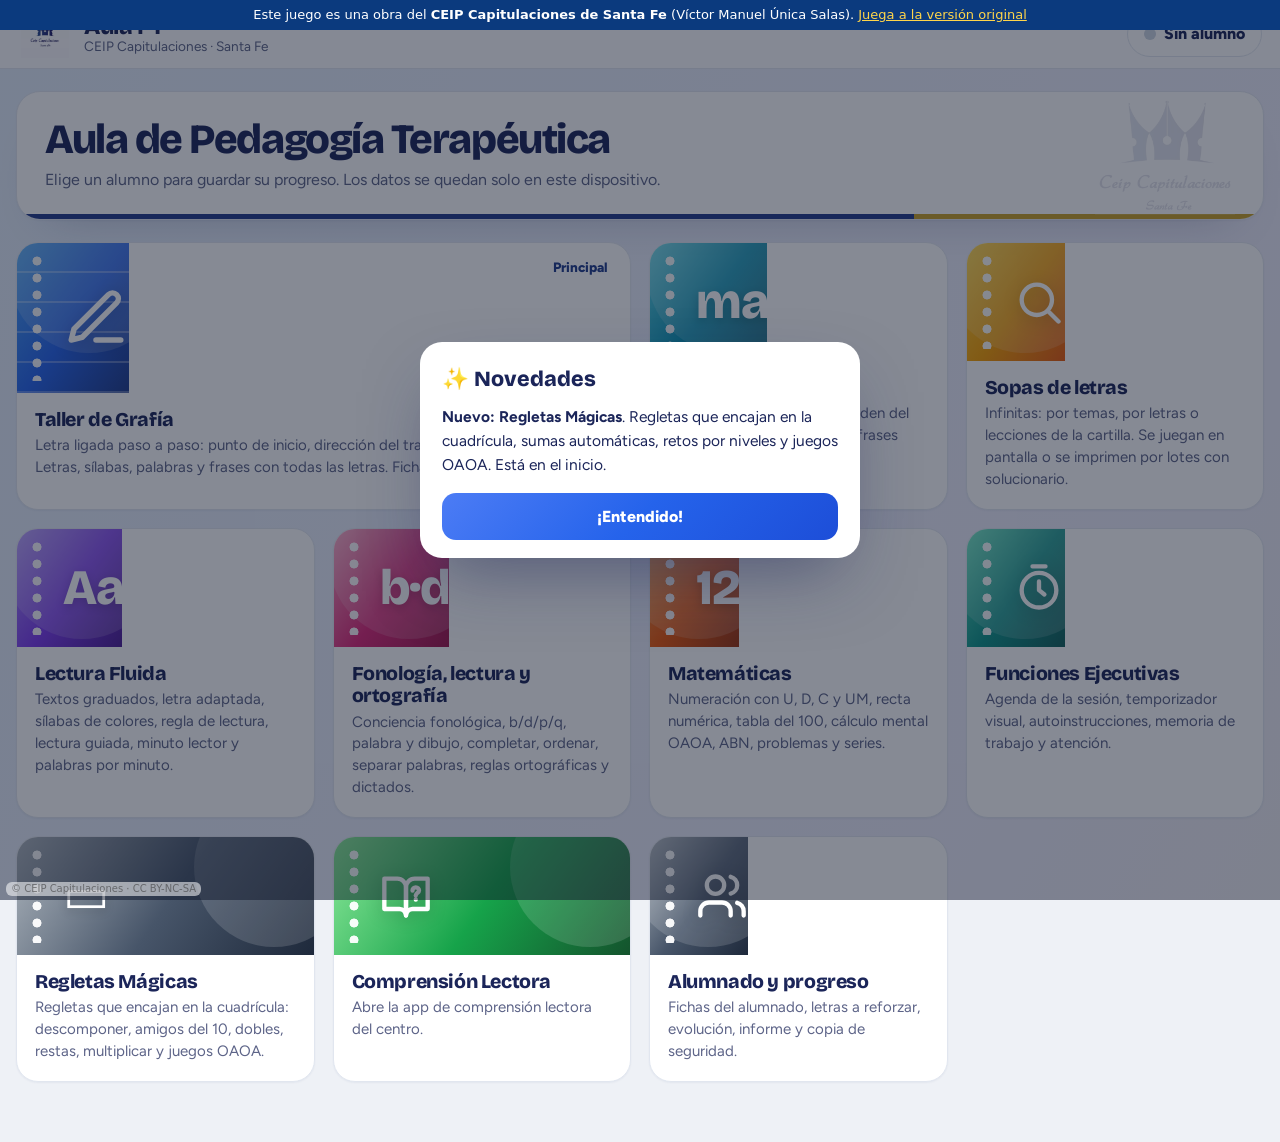
==== commit 0efd9278: "Añadir Regletas Mágicas Co-Authored-By: Claude Opus 5.5 <noreply@anthropic.com> Claude-Session: http" ====
--- a/index.html
+++ b/index.html
@@ -675,6 +675,7 @@
     <button class="mod" data-go="fono"><span class="ic" style="background:var(--c-fono)">b·d</span><h3>Fonología, lectura y ortografía</h3><p>Conciencia fonológica, b/d/p/q, palabra y dibujo, completar, ordenar, separar palabras, reglas ortográficas y dictados.</p></button>
     <button class="mod" data-go="num"><span class="ic" style="background:var(--c-num)">12</span><h3>Matemáticas</h3><p>Numeración con U, D, C y UM, recta numérica, tabla del 100, cálculo mental OAOA, ABN, problemas y series.</p></button>
     <button class="mod" data-go="ffee"><span class="ic" style="background:var(--c-ffee)">⏱</span><h3>Funciones Ejecutivas</h3><p>Agenda de la sesión, temporizador visual, autoinstrucciones, memoria de trabajo y atención.</p></button>
+    <a class="mod" href="./regletas/" target="_blank" rel="noopener"><span class="ic" style="background:#f58220">▭</span><h3>Regletas Mágicas</h3><p>Regletas que encajan en la cuadrícula: descomponer, amigos del 10, dobles, restas, multiplicar y juegos OAOA.</p></a>
     <a class="mod" href="https://vunisal706-droid.github.io/lectura/" target="_blank" rel="noopener"><span class="ic" style="background:var(--c-comp)">?</span><h3>Comprensión Lectora</h3><p>Abre la app de comprensión lectora del centro.</p></a>
     <button class="mod" data-go="alumnos"><span class="ic" style="background:var(--c-alum)">☺</span><h3>Alumnado y progreso</h3><p>Fichas del alumnado, letras a reforzar, evolución, informe y copia de seguridad.</p></button>
   </div>`;
@@ -2481,16 +2482,13 @@
   })();
   // Novedades (una sola vez en cada dispositivo)
   (function(){
-    var ID='2026-10-21-diseno', K='novedades-aulapt';
+    var ID='2026-11-04-regletas', K='novedades-aulapt';
     function ver(){ try{ if(localStorage.getItem(K)===ID) return; }catch(e){ return; }
       var d=document.createElement('div');
       d.style.cssText='position:fixed;inset:0;background:rgba(15,23,42,.5);display:flex;align-items:center;justify-content:center;z-index:99999;padding:18px';
       d.innerHTML='<div role="dialog" aria-modal="true" style="background:#fff;border-radius:22px;max-width:440px;width:100%;padding:22px 22px 18px;box-shadow:0 30px 70px -20px rgba(27,37,89,.5);color:#1b2559">'+
         '<div style="font-family:var(--font-display);font-size:1.35rem;font-weight:800;margin-bottom:10px">✨ Novedades</div>'+
-        '<ul style="margin:0 0 16px;padding-left:20px;line-height:1.55;font-size:.97rem">'+
-        '<li><b>Nuevo diseño</b>: cada módulo es un <b>cuaderno de espiral</b> con su color.</li>'+
-        '<li>Botones y opciones más vistosos y fáciles de tocar en la tableta y la pizarra.</li>'+
-        '<li>Todo funciona igual que antes: solo cambia la apariencia.</li></ul>'+
+        '<p style="margin:0 0 16px;line-height:1.55;font-size:.97rem"><b>Nuevo: Regletas Mágicas</b>. Regletas que encajan en la cuadrícula, sumas automáticas, retos por niveles y juegos OAOA. Está en el inicio.</p>'+
         '<button type="button" style="width:100%;border:0;border-radius:14px;padding:12px;font-size:1rem;font-weight:800;color:#fff;cursor:pointer;background:linear-gradient(135deg,#4c7cf5,#2563eb 50%,#1d4ed8)">¡Entendido!</button></div>';
       function cerrar(){ try{ localStorage.setItem(K,ID); }catch(e){} d.remove(); }
       d.querySelector('button').onclick=cerrar; d.addEventListener('click',function(e){ if(e.target===d) cerrar(); });
